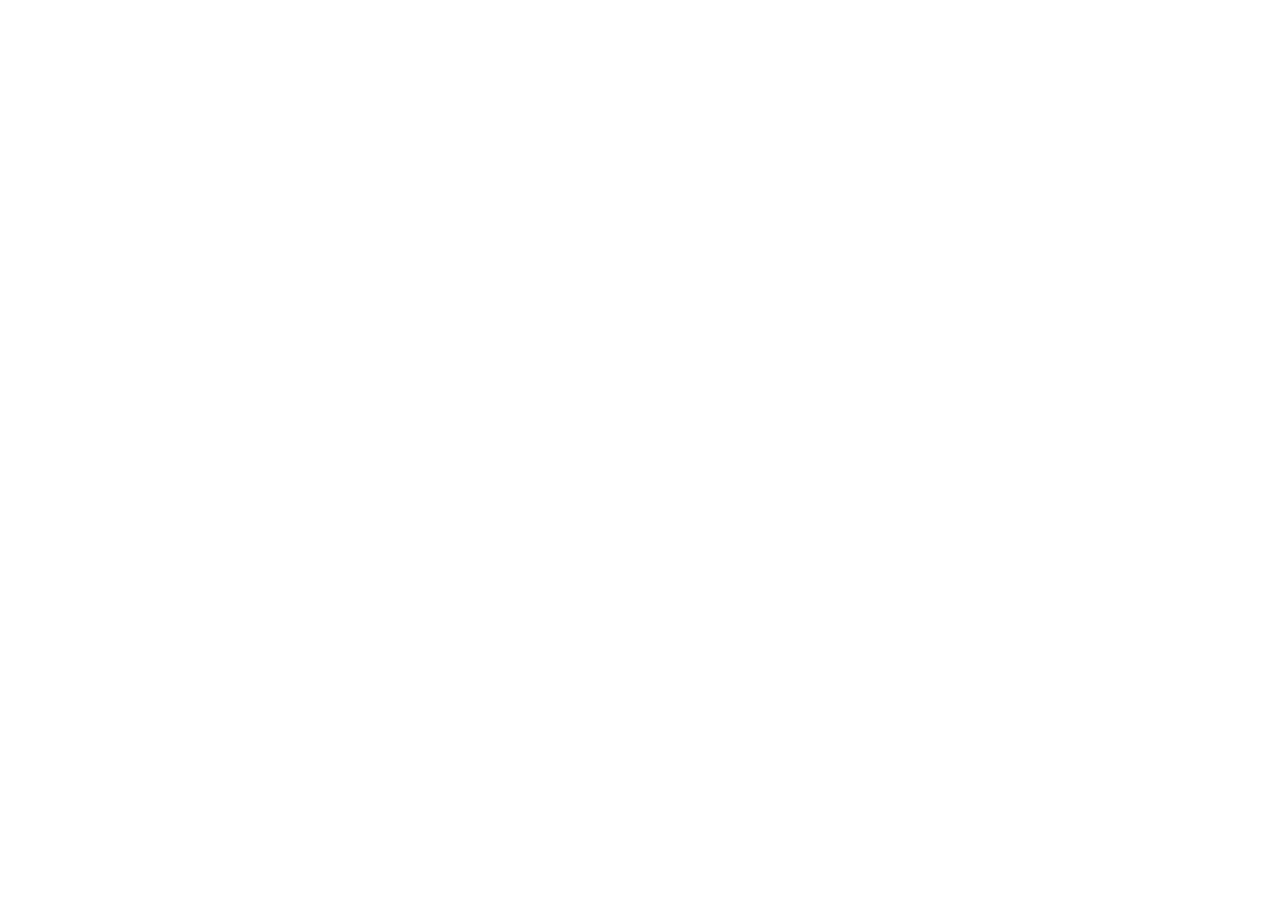
==== index.html @ dd2384f4 "Add files via upload" ====
<!doctype html>
<html class="dark" lang="en">
  <head>
    <meta charset="UTF-8" />
    <link rel="icon" type="image/png" href="/Pixel-Network/favicon.png" />
    <meta name="viewport" content="width=device-width, initial-scale=1.0" />
    <title>Pixel Network Status</title>
    <meta name="description" content="Community database tracking real-world 5G, VoLTE, and VoWiFi support across mobile carriers worldwide for Google Pixel devices." />
    <link href="https://fonts.googleapis.com/css2?family=Material+Symbols+Outlined:wght,FILL@100..700,0..1&display=swap" rel="stylesheet">
    <link href="https://fonts.googleapis.com/css2?family=Inter:wght@400;500;600;700;900&display=swap" rel="stylesheet">
    <script type="module" crossorigin src="/Pixel-Network/index-UcUhEW7D.js"></script>
    <link rel="stylesheet" crossorigin href="/Pixel-Network/index-DxALLYvG.css">
  </head>
  <body class="font-body-md text-body-md antialiased min-h-screen flex flex-col">
    <div id="root"></div>
  </body>
</html>
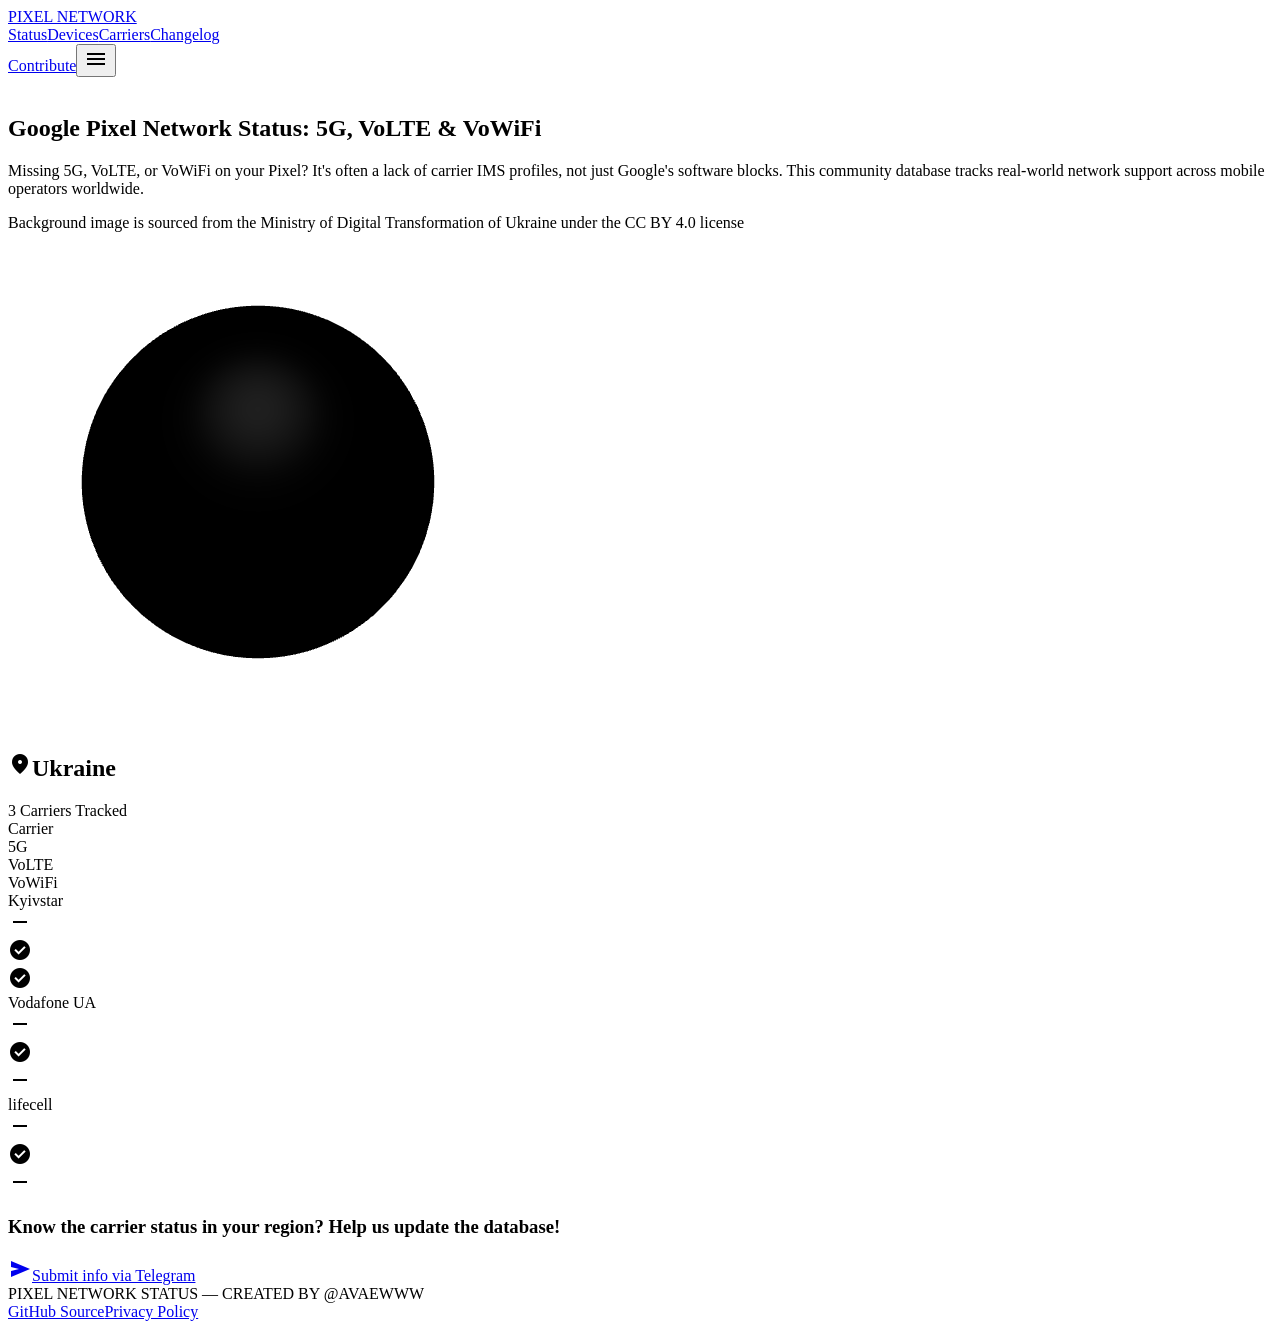
==== commit 352cbb30: "Add files via upload" ====
--- a/index.html
+++ b/index.html
@@ -2,14 +2,14 @@
 <html class="dark" lang="en">
   <head>
     <meta charset="UTF-8" />
-    <link rel="icon" type="image/png" href="/Pixel-Network/favicon.png" />
+    <link rel="icon" type="image/png" href="/favicon.png" />
     <meta name="viewport" content="width=device-width, initial-scale=1.0" />
     <title>Pixel Network Status</title>
     <meta name="description" content="Community database tracking real-world 5G, VoLTE, and VoWiFi support across mobile carriers worldwide for Google Pixel devices." />
     <link href="https://fonts.googleapis.com/css2?family=Material+Symbols+Outlined:wght,FILL@100..700,0..1&display=swap" rel="stylesheet">
     <link href="https://fonts.googleapis.com/css2?family=Inter:wght@400;500;600;700;900&display=swap" rel="stylesheet">
-    <script type="module" crossorigin src="/Pixel-Network/index-UcUhEW7D.js"></script>
-    <link rel="stylesheet" crossorigin href="/Pixel-Network/index-DxALLYvG.css">
+    <script type="module" crossorigin src="/index.js"></script>
+    <link rel="stylesheet" crossorigin href="/index.css">
   </head>
   <body class="font-body-md text-body-md antialiased min-h-screen flex flex-col">
     <div id="root"></div>
--- a/index.css
+++ b/index.css
@@ -0,0 +1,2 @@
+/*! tailwindcss v4.2.4 | MIT License | https://tailwindcss.com */
+@layer properties{@supports (((-webkit-hyphens:none)) and (not (margin-trim:inline))) or ((-moz-orient:inline) and (not (color:rgb(from red r g b)))){*,:before,:after,::backdrop{--tw-translate-x:0;--tw-translate-y:0;--tw-translate-z:0;--tw-rotate-x:initial;--tw-rotate-y:initial;--tw-rotate-z:initial;--tw-skew-x:initial;--tw-skew-y:initial;--tw-space-y-reverse:0;--tw-border-style:solid;--tw-gradient-position:initial;--tw-gradient-from:#0000;--tw-gradient-via:#0000;--tw-gradient-to:#0000;--tw-gradient-stops:initial;--tw-gradient-via-stops:initial;--tw-gradient-from-position:0%;--tw-gradient-via-position:50%;--tw-gradient-to-position:100%;--tw-leading:initial;--tw-font-weight:initial;--tw-tracking:initial;--tw-shadow:0 0 #0000;--tw-shadow-color:initial;--tw-shadow-alpha:100%;--tw-inset-shadow:0 0 #0000;--tw-inset-shadow-color:initial;--tw-inset-shadow-alpha:100%;--tw-ring-color:initial;--tw-ring-shadow:0 0 #0000;--tw-inset-ring-color:initial;--tw-inset-ring-shadow:0 0 #0000;--tw-ring-inset:initial;--tw-ring-offset-width:0px;--tw-ring-offset-color:#fff;--tw-ring-offset-shadow:0 0 #0000;--tw-outline-style:solid;--tw-blur:initial;--tw-brightness:initial;--tw-contrast:initial;--tw-grayscale:initial;--tw-hue-rotate:initial;--tw-invert:initial;--tw-opacity:initial;--tw-saturate:initial;--tw-sepia:initial;--tw-drop-shadow:initial;--tw-drop-shadow-color:initial;--tw-drop-shadow-alpha:100%;--tw-drop-shadow-size:initial;--tw-backdrop-blur:initial;--tw-backdrop-brightness:initial;--tw-backdrop-contrast:initial;--tw-backdrop-grayscale:initial;--tw-backdrop-hue-rotate:initial;--tw-backdrop-invert:initial;--tw-backdrop-opacity:initial;--tw-backdrop-saturate:initial;--tw-backdrop-sepia:initial;--tw-duration:initial;--tw-ease:initial}}}@layer theme{:root,:host{--font-sans:ui-sans-serif, system-ui, sans-serif, "Apple Color Emoji", "Segoe UI Emoji", "Segoe UI Symbol", "Noto Color Emoji";--font-mono:ui-monospace, SFMono-Regular, Menlo, Monaco, Consolas, "Liberation Mono", "Courier New", monospace;--color-emerald-400:oklch(76.5% .177 163.223);--color-emerald-500:oklch(69.6% .17 162.48);--color-purple-400:oklch(71.4% .203 305.504);--color-purple-500:oklch(62.7% .265 303.9);--color-zinc-200:oklch(92% .004 286.32);--color-zinc-300:oklch(87.1% .006 286.286);--color-zinc-400:oklch(70.5% .015 286.067);--color-zinc-500:oklch(55.2% .016 285.938);--color-zinc-600:oklch(44.2% .017 285.786);--color-zinc-700:oklch(37% .013 285.805);--color-zinc-800:oklch(27.4% .006 286.033);--color-zinc-900:oklch(21% .006 285.885);--color-zinc-950:oklch(14.1% .005 285.823);--color-black:#000;--color-white:#fff;--spacing:.25rem;--container-2xl:42rem;--container-3xl:48rem;--container-4xl:56rem;--text-xs:.75rem;--text-xs--line-height:calc(1 / .75);--text-sm:.875rem;--text-sm--line-height:calc(1.25 / .875);--text-base:1rem;--text-base--line-height:calc(1.5 / 1);--text-lg:1.125rem;--text-lg--line-height:calc(1.75 / 1.125);--text-xl:1.25rem;--text-xl--line-height:calc(1.75 / 1.25);--text-2xl:1.5rem;--text-2xl--line-height:calc(2 / 1.5);--text-3xl:1.875rem;--text-3xl--line-height:calc(2.25 / 1.875);--text-4xl:2.25rem;--text-4xl--line-height:calc(2.5 / 2.25);--text-5xl:3rem;--text-5xl--line-height:1;--font-weight-medium:500;--font-weight-semibold:600;--font-weight-black:900;--tracking-tighter:-.05em;--tracking-wider:.05em;--tracking-widest:.1em;--leading-tight:1.25;--leading-relaxed:1.625;--radius-lg:.5rem;--radius-xl:.75rem;--radius-2xl:1rem;--ease-in-out:cubic-bezier(.4, 0, .2, 1);--blur-xl:24px;--default-transition-duration:.15s;--default-transition-timing-function:cubic-bezier(.4, 0, .2, 1);--default-font-family:var(--font-sans);--default-mono-font-family:var(--font-mono);--color-primary:#fff;--color-on-primary:#2f3131;--spacing-md:24px;--spacing-xs:4px;--spacing-gutter:24px;--spacing-sm:12px;--spacing-lg:48px;--spacing-xl:80px;--font-label-md:"Inter", sans-serif;--font-label-sm:"Inter", sans-serif;--font-headline-sm:"Inter", sans-serif;--font-body-lg:"Inter", sans-serif;--font-body-md:"Inter", sans-serif;--font-headline-lg:"Inter", sans-serif;--font-headline-md:"Inter", sans-serif;--text-label-md:14px;--text-label-md--line-height:1;--text-label-md--letter-spacing:.02em;--text-label-md--font-weight:500;--text-label-sm:12px;--text-label-sm--line-height:1;--text-label-sm--letter-spacing:.05em;--text-label-sm--font-weight:600;--text-headline-sm:20px;--text-headline-sm--line-height:1.4;--text-headline-sm--letter-spacing:-.01em;--text-headline-sm--font-weight:500;--text-body-lg:18px;--text-body-lg--line-height:1.6;--text-body-lg--letter-spacing:0;--text-body-lg--font-weight:400;--text-body-md:16px;--text-body-md--line-height:1.6;--text-body-md--letter-spacing:0;--text-body-md--font-weight:400;--text-headline-lg:48px;--text-headline-lg--line-height:1.1;--text-headline-lg--letter-spacing:-.02em;--text-headline-lg--font-weight:600;--text-headline-md:30px;--text-headline-md--line-height:1.2;--text-headline-md--letter-spacing:-.01em;--text-headline-md--font-weight:500}}@layer base{*,:after,:before,::backdrop{box-sizing:border-box;border:0 solid;margin:0;padding:0}::file-selector-button{box-sizing:border-box;border:0 solid;margin:0;padding:0}html,:host{-webkit-text-size-adjust:100%;tab-size:4;line-height:1.5;font-family:var(--default-font-family,ui-sans-serif, system-ui, sans-serif, "Apple Color Emoji", "Segoe UI Emoji", "Segoe UI Symbol", "Noto Color Emoji");font-feature-settings:var(--default-font-feature-settings,normal);font-variation-settings:var(--default-font-variation-settings,normal);-webkit-tap-highlight-color:transparent}hr{height:0;color:inherit;border-top-width:1px}abbr:where([title]){-webkit-text-decoration:underline dotted;text-decoration:underline dotted}h1,h2,h3,h4,h5,h6{font-size:inherit;font-weight:inherit}a{color:inherit;-webkit-text-decoration:inherit;-webkit-text-decoration:inherit;-webkit-text-decoration:inherit;-webkit-text-decoration:inherit;text-decoration:inherit}b,strong{font-weight:bolder}code,kbd,samp,pre{font-family:var(--default-mono-font-family,ui-monospace, SFMono-Regular, Menlo, Monaco, Consolas, "Liberation Mono", "Courier New", monospace);font-feature-settings:var(--default-mono-font-feature-settings,normal);font-variation-settings:var(--default-mono-font-variation-settings,normal);font-size:1em}small{font-size:80%}sub,sup{vertical-align:baseline;font-size:75%;line-height:0;position:relative}sub{bottom:-.25em}sup{top:-.5em}table{text-indent:0;border-color:inherit;border-collapse:collapse}:-moz-focusring{outline:auto}progress{vertical-align:baseline}summary{display:list-item}ol,ul,menu{list-style:none}img,svg,video,canvas,audio,iframe,embed,object{vertical-align:middle;display:block}img,video{max-width:100%;height:auto}button,input,select,optgroup,textarea{font:inherit;font-feature-settings:inherit;font-variation-settings:inherit;letter-spacing:inherit;color:inherit;opacity:1;background-color:#0000;border-radius:0}::file-selector-button{font:inherit;font-feature-settings:inherit;font-variation-settings:inherit;letter-spacing:inherit;color:inherit;opacity:1;background-color:#0000;border-radius:0}:where(select:is([multiple],[size])) optgroup{font-weight:bolder}:where(select:is([multiple],[size])) optgroup option{padding-inline-start:20px}::file-selector-button{margin-inline-end:4px}::placeholder{opacity:1}@supports (not ((-webkit-appearance:-apple-pay-button))) or (contain-intrinsic-size:1px){::placeholder{color:currentColor}@supports (color:color-mix(in lab, red, red)){::placeholder{color:color-mix(in oklab, currentcolor 50%, transparent)}}}textarea{resize:vertical}::-webkit-search-decoration{-webkit-appearance:none}::-webkit-date-and-time-value{min-height:1lh;text-align:inherit}::-webkit-datetime-edit{display:inline-flex}::-webkit-datetime-edit-fields-wrapper{padding:0}::-webkit-datetime-edit{padding-block:0}::-webkit-datetime-edit-year-field{padding-block:0}::-webkit-datetime-edit-month-field{padding-block:0}::-webkit-datetime-edit-day-field{padding-block:0}::-webkit-datetime-edit-hour-field{padding-block:0}::-webkit-datetime-edit-minute-field{padding-block:0}::-webkit-datetime-edit-second-field{padding-block:0}::-webkit-datetime-edit-millisecond-field{padding-block:0}::-webkit-datetime-edit-meridiem-field{padding-block:0}::-webkit-calendar-picker-indicator{line-height:1}:-moz-ui-invalid{box-shadow:none}button,input:where([type=button],[type=reset],[type=submit]){appearance:button}::file-selector-button{appearance:button}::-webkit-inner-spin-button{height:auto}::-webkit-outer-spin-button{height:auto}[hidden]:where(:not([hidden=until-found])){display:none!important}}@layer components;@layer utilities{.absolute{position:absolute}.fixed{position:fixed}.relative{position:relative}.static{position:static}.inset-0{inset:calc(var(--spacing) * 0)}.end{inset-inline-end:var(--spacing)}.top-0{top:calc(var(--spacing) * 0)}.top-1\.5{top:calc(var(--spacing) * 1.5)}.top-1\/2{top:50%}.right-4{right:calc(var(--spacing) * 4)}.bottom-0{bottom:calc(var(--spacing) * 0)}.bottom-2{bottom:calc(var(--spacing) * 2)}.left-1\/2{left:50%}.left-3{left:calc(var(--spacing) * 3)}.left-4{left:calc(var(--spacing) * 4)}.left-\[11px\]{left:11px}.z-0{z-index:0}.z-10{z-index:10}.z-50{z-index:50}.col-span-1{grid-column:span 1/span 1}.container{width:100%}@media (width>=40rem){.container{max-width:40rem}}@media (width>=48rem){.container{max-width:48rem}}@media (width>=64rem){.container{max-width:64rem}}@media (width>=80rem){.container{max-width:80rem}}@media (width>=96rem){.container{max-width:96rem}}.mx-auto{margin-inline:auto}.mt-1{margin-top:calc(var(--spacing) * 1)}.mt-3{margin-top:calc(var(--spacing) * 3)}.mt-4{margin-top:calc(var(--spacing) * 4)}.mt-auto{margin-top:auto}.mt-lg{margin-top:var(--spacing-lg)}.mt-md{margin-top:var(--spacing-md)}.mt-sm{margin-top:var(--spacing-sm)}.mb-1{margin-bottom:calc(var(--spacing) * 1)}.mb-2{margin-bottom:calc(var(--spacing) * 2)}.mb-sm{margin-bottom:var(--spacing-sm)}.block{display:block}.flex{display:flex}.grid{display:grid}.hidden{display:none}.inline-flex{display:inline-flex}.h-14{height:calc(var(--spacing) * 14)}.h-16{height:calc(var(--spacing) * 16)}.h-\[10px\]{height:10px}.h-\[400px\]{height:400px}.h-full{height:100%}.min-h-\[60vh\]{min-height:60vh}.min-h-\[70vh\]{min-height:70vh}.min-h-\[200px\]{min-height:200px}.min-h-\[320px\]{min-height:320px}.min-h-\[500px\]{min-height:500px}.min-h-\[calc\(100vh-56px\)\]{min-height:calc(100vh - 56px)}.min-h-screen{min-height:100vh}.w-\[10px\]{width:10px}.w-\[400px\]{width:400px}.w-full{width:100%}.w-px{width:1px}.max-w-2xl{max-width:var(--container-2xl)}.max-w-3xl{max-width:var(--container-3xl)}.max-w-4xl{max-width:var(--container-4xl)}.max-w-\[1440px\]{max-width:1440px}.max-w-lg{max-width:var(--spacing-lg)}.flex-grow{flex-grow:1}.-translate-x-1\/2{--tw-translate-x:calc(calc(1 / 2 * 100%) * -1);translate:var(--tw-translate-x) var(--tw-translate-y)}.-translate-y-1\/2{--tw-translate-y:calc(calc(1 / 2 * 100%) * -1);translate:var(--tw-translate-x) var(--tw-translate-y)}.transform{transform:var(--tw-rotate-x,) var(--tw-rotate-y,) var(--tw-rotate-z,) var(--tw-skew-x,) var(--tw-skew-y,)}.cursor-pointer{cursor:pointer}.resize{resize:both}.grid-cols-1{grid-template-columns:repeat(1,minmax(0,1fr))}.grid-cols-4{grid-template-columns:repeat(4,minmax(0,1fr))}.grid-cols-\[1fr_1\.5fr_80px_80px_80px\]{grid-template-columns:1fr 1.5fr 80px 80px 80px}.flex-col{flex-direction:column}.flex-wrap{flex-wrap:wrap}.items-center{align-items:center}.items-start{align-items:flex-start}.justify-between{justify-content:space-between}.justify-center{justify-content:center}.justify-end{justify-content:flex-end}.gap-1{gap:calc(var(--spacing) * 1)}.gap-1\.5{gap:calc(var(--spacing) * 1.5)}.gap-2{gap:calc(var(--spacing) * 2)}.gap-3{gap:calc(var(--spacing) * 3)}.gap-4{gap:calc(var(--spacing) * 4)}.gap-6{gap:calc(var(--spacing) * 6)}.gap-gutter{gap:var(--spacing-gutter)}.gap-sm{gap:var(--spacing-sm)}:where(.space-y-2>:not(:last-child)){--tw-space-y-reverse:0;margin-block-start:calc(calc(var(--spacing) * 2) * var(--tw-space-y-reverse));margin-block-end:calc(calc(var(--spacing) * 2) * calc(1 - var(--tw-space-y-reverse)))}:where(.space-y-4>:not(:last-child)){--tw-space-y-reverse:0;margin-block-start:calc(calc(var(--spacing) * 4) * var(--tw-space-y-reverse));margin-block-end:calc(calc(var(--spacing) * 4) * calc(1 - var(--tw-space-y-reverse)))}:where(.space-y-5>:not(:last-child)){--tw-space-y-reverse:0;margin-block-start:calc(calc(var(--spacing) * 5) * var(--tw-space-y-reverse));margin-block-end:calc(calc(var(--spacing) * 5) * calc(1 - var(--tw-space-y-reverse)))}:where(.space-y-lg>:not(:last-child)){--tw-space-y-reverse:0;margin-block-start:calc(var(--spacing-lg) * var(--tw-space-y-reverse));margin-block-end:calc(var(--spacing-lg) * calc(1 - var(--tw-space-y-reverse)))}:where(.space-y-md>:not(:last-child)){--tw-space-y-reverse:0;margin-block-start:calc(var(--spacing-md) * var(--tw-space-y-reverse));margin-block-end:calc(var(--spacing-md) * calc(1 - var(--tw-space-y-reverse)))}:where(.space-y-sm>:not(:last-child)){--tw-space-y-reverse:0;margin-block-start:calc(var(--spacing-sm) * var(--tw-space-y-reverse));margin-block-end:calc(var(--spacing-sm) * calc(1 - var(--tw-space-y-reverse)))}.truncate{text-overflow:ellipsis;white-space:nowrap;overflow:hidden}.overflow-hidden{overflow:hidden}.rounded{border-radius:.25rem}.rounded-2xl{border-radius:var(--radius-2xl)}.rounded-full{border-radius:3.40282e38px}.rounded-xl{border-radius:var(--radius-xl)}.rounded-r-lg{border-top-right-radius:var(--radius-lg);border-bottom-right-radius:var(--radius-lg)}.border{border-style:var(--tw-border-style);border-width:1px}.border-2{border-style:var(--tw-border-style);border-width:2px}.border-t{border-top-style:var(--tw-border-style);border-top-width:1px}.border-b{border-bottom-style:var(--tw-border-style);border-bottom-width:1px}.border-l-2{border-left-style:var(--tw-border-style);border-left-width:2px}.border-emerald-500\/20{border-color:#00bb7f33}@supports (color:color-mix(in lab, red, red)){.border-emerald-500\/20{border-color:color-mix(in oklab, var(--color-emerald-500) 20%, transparent)}}.border-purple-500\/20{border-color:#ac4bff33}@supports (color:color-mix(in lab, red, red)){.border-purple-500\/20{border-color:color-mix(in oklab, var(--color-purple-500) 20%, transparent)}}.border-white{border-color:var(--color-white)}.border-white\/10{border-color:#ffffff1a}@supports (color:color-mix(in lab, red, red)){.border-white\/10{border-color:color-mix(in oklab, var(--color-white) 10%, transparent)}}.border-white\/20{border-color:#fff3}@supports (color:color-mix(in lab, red, red)){.border-white\/20{border-color:color-mix(in oklab, var(--color-white) 20%, transparent)}}.border-zinc-700\/30{border-color:#3f3f464d}@supports (color:color-mix(in lab, red, red)){.border-zinc-700\/30{border-color:color-mix(in oklab, var(--color-zinc-700) 30%, transparent)}}.border-zinc-800{border-color:var(--color-zinc-800)}.border-zinc-800\/50{border-color:#27272a80}@supports (color:color-mix(in lab, red, red)){.border-zinc-800\/50{border-color:color-mix(in oklab, var(--color-zinc-800) 50%, transparent)}}.border-zinc-950{border-color:var(--color-zinc-950)}.bg-black\/80{background-color:#000c}@supports (color:color-mix(in lab, red, red)){.bg-black\/80{background-color:color-mix(in oklab, var(--color-black) 80%, transparent)}}.bg-black\/98{background-color:#000000fa}@supports (color:color-mix(in lab, red, red)){.bg-black\/98{background-color:color-mix(in oklab, var(--color-black) 98%, transparent)}}.bg-emerald-500\/10{background-color:#00bb7f1a}@supports (color:color-mix(in lab, red, red)){.bg-emerald-500\/10{background-color:color-mix(in oklab, var(--color-emerald-500) 10%, transparent)}}.bg-primary{background-color:var(--color-primary)}.bg-purple-500\/10{background-color:#ac4bff1a}@supports (color:color-mix(in lab, red, red)){.bg-purple-500\/10{background-color:color-mix(in oklab, var(--color-purple-500) 10%, transparent)}}.bg-white{background-color:var(--color-white)}.bg-white\/10{background-color:#ffffff1a}@supports (color:color-mix(in lab, red, red)){.bg-white\/10{background-color:color-mix(in oklab, var(--color-white) 10%, transparent)}}.bg-zinc-700{background-color:var(--color-zinc-700)}.bg-zinc-800{background-color:var(--color-zinc-800)}.bg-zinc-800\/50{background-color:#27272a80}@supports (color:color-mix(in lab, red, red)){.bg-zinc-800\/50{background-color:color-mix(in oklab, var(--color-zinc-800) 50%, transparent)}}.bg-zinc-900{background-color:var(--color-zinc-900)}.bg-zinc-900\/30{background-color:#18181b4d}@supports (color:color-mix(in lab, red, red)){.bg-zinc-900\/30{background-color:color-mix(in oklab, var(--color-zinc-900) 30%, transparent)}}.bg-zinc-950{background-color:var(--color-zinc-950)}.bg-gradient-to-b{--tw-gradient-position:to bottom in oklab;background-image:linear-gradient(var(--tw-gradient-stops))}.bg-gradient-to-t{--tw-gradient-position:to top in oklab;background-image:linear-gradient(var(--tw-gradient-stops))}.from-black{--tw-gradient-from:var(--color-black);--tw-gradient-stops:var(--tw-gradient-via-stops,var(--tw-gradient-position), var(--tw-gradient-from) var(--tw-gradient-from-position), var(--tw-gradient-to) var(--tw-gradient-to-position))}.from-black\/40{--tw-gradient-from:#0006}@supports (color:color-mix(in lab, red, red)){.from-black\/40{--tw-gradient-from:color-mix(in oklab, var(--color-black) 40%, transparent)}}.from-black\/40{--tw-gradient-stops:var(--tw-gradient-via-stops,var(--tw-gradient-position), var(--tw-gradient-from) var(--tw-gradient-from-position), var(--tw-gradient-to) var(--tw-gradient-to-position))}.via-black\/70{--tw-gradient-via:#000000b3}@supports (color:color-mix(in lab, red, red)){.via-black\/70{--tw-gradient-via:color-mix(in oklab, var(--color-black) 70%, transparent)}}.via-black\/70{--tw-gradient-via-stops:var(--tw-gradient-position), var(--tw-gradient-from) var(--tw-gradient-from-position), var(--tw-gradient-via) var(--tw-gradient-via-position), var(--tw-gradient-to) var(--tw-gradient-to-position);--tw-gradient-stops:var(--tw-gradient-via-stops)}.via-transparent{--tw-gradient-via:transparent;--tw-gradient-via-stops:var(--tw-gradient-position), var(--tw-gradient-from) var(--tw-gradient-from-position), var(--tw-gradient-via) var(--tw-gradient-via-position), var(--tw-gradient-to) var(--tw-gradient-to-position);--tw-gradient-stops:var(--tw-gradient-via-stops)}.to-transparent{--tw-gradient-to:transparent;--tw-gradient-stops:var(--tw-gradient-via-stops,var(--tw-gradient-position), var(--tw-gradient-from) var(--tw-gradient-from-position), var(--tw-gradient-to) var(--tw-gradient-to-position))}.bg-cover{background-size:cover}.bg-top{background-position:top}.object-cover{object-fit:cover}.object-top{object-position:top}.p-1{padding:calc(var(--spacing) * 1)}.p-4{padding:calc(var(--spacing) * 4)}.p-5{padding:calc(var(--spacing) * 5)}.p-6{padding:calc(var(--spacing) * 6)}.p-md{padding:var(--spacing-md)}.px-1{padding-inline:calc(var(--spacing) * 1)}.px-2{padding-inline:calc(var(--spacing) * 2)}.px-2\.5{padding-inline:calc(var(--spacing) * 2.5)}.px-3{padding-inline:calc(var(--spacing) * 3)}.px-4{padding-inline:calc(var(--spacing) * 4)}.px-5{padding-inline:calc(var(--spacing) * 5)}.px-6{padding-inline:calc(var(--spacing) * 6)}.px-8{padding-inline:calc(var(--spacing) * 8)}.px-gutter{padding-inline:var(--spacing-gutter)}.px-lg{padding-inline:var(--spacing-lg)}.px-md{padding-inline:var(--spacing-md)}.px-xs{padding-inline:var(--spacing-xs)}.py-0\.5{padding-block:calc(var(--spacing) * .5)}.py-1{padding-block:calc(var(--spacing) * 1)}.py-1\.5{padding-block:calc(var(--spacing) * 1.5)}.py-2{padding-block:calc(var(--spacing) * 2)}.py-2\.5{padding-block:calc(var(--spacing) * 2.5)}.py-3{padding-block:calc(var(--spacing) * 3)}.py-4{padding-block:calc(var(--spacing) * 4)}.py-6{padding-block:calc(var(--spacing) * 6)}.py-12{padding-block:calc(var(--spacing) * 12)}.py-sm{padding-block:var(--spacing-sm)}.py-xl{padding-block:var(--spacing-xl)}.pt-2{padding-top:calc(var(--spacing) * 2)}.pt-6{padding-top:calc(var(--spacing) * 6)}.pt-14{padding-top:calc(var(--spacing) * 14)}.pt-16{padding-top:calc(var(--spacing) * 16)}.pt-xl{padding-top:var(--spacing-xl)}.pr-4{padding-right:calc(var(--spacing) * 4)}.pb-1{padding-bottom:calc(var(--spacing) * 1)}.pb-2{padding-bottom:calc(var(--spacing) * 2)}.pb-3{padding-bottom:calc(var(--spacing) * 3)}.pb-8{padding-bottom:calc(var(--spacing) * 8)}.pb-16{padding-bottom:calc(var(--spacing) * 16)}.pb-lg{padding-bottom:var(--spacing-lg)}.pb-sm{padding-bottom:var(--spacing-sm)}.pb-xl{padding-bottom:var(--spacing-xl)}.pb-xs{padding-bottom:var(--spacing-xs)}.pl-4{padding-left:calc(var(--spacing) * 4)}.pl-10{padding-left:calc(var(--spacing) * 10)}.text-center{text-align:center}.text-right{text-align:right}.font-\[\'Inter\'\]{font-family:Inter}.font-body-lg{font-family:var(--font-body-lg)}.font-body-md{font-family:var(--font-body-md)}.font-headline-lg{font-family:var(--font-headline-lg)}.font-headline-md{font-family:var(--font-headline-md)}.font-headline-sm{font-family:var(--font-headline-sm)}.font-label-md{font-family:var(--font-label-md)}.font-label-sm{font-family:var(--font-label-sm)}.text-body-lg{font-size:var(--text-body-lg);line-height:var(--tw-leading,var(--text-body-lg--line-height));letter-spacing:var(--tw-tracking,var(--text-body-lg--letter-spacing));font-weight:var(--tw-font-weight,var(--text-body-lg--font-weight))}.text-body-md{font-size:var(--text-body-md);line-height:var(--tw-leading,var(--text-body-md--line-height));letter-spacing:var(--tw-tracking,var(--text-body-md--letter-spacing));font-weight:var(--tw-font-weight,var(--text-body-md--font-weight))}.text-headline-lg{font-size:var(--text-headline-lg);line-height:var(--tw-leading,var(--text-headline-lg--line-height));letter-spacing:var(--tw-tracking,var(--text-headline-lg--letter-spacing));font-weight:var(--tw-font-weight,var(--text-headline-lg--font-weight))}.text-headline-md{font-size:var(--text-headline-md);line-height:var(--tw-leading,var(--text-headline-md--line-height));letter-spacing:var(--tw-tracking,var(--text-headline-md--letter-spacing));font-weight:var(--tw-font-weight,var(--text-headline-md--font-weight))}.text-headline-sm{font-size:var(--text-headline-sm);line-height:var(--tw-leading,var(--text-headline-sm--line-height));letter-spacing:var(--tw-tracking,var(--text-headline-sm--letter-spacing));font-weight:var(--tw-font-weight,var(--text-headline-sm--font-weight))}.text-label-md{font-size:var(--text-label-md);line-height:var(--tw-leading,var(--text-label-md--line-height));letter-spacing:var(--tw-tracking,var(--text-label-md--letter-spacing));font-weight:var(--tw-font-weight,var(--text-label-md--font-weight))}.text-label-sm{font-size:var(--text-label-sm);line-height:var(--tw-leading,var(--text-label-sm--line-height));letter-spacing:var(--tw-tracking,var(--text-label-sm--letter-spacing));font-weight:var(--tw-font-weight,var(--text-label-sm--font-weight))}.text-2xl{font-size:var(--text-2xl);line-height:var(--tw-leading,var(--text-2xl--line-height))}.text-3xl{font-size:var(--text-3xl);line-height:var(--tw-leading,var(--text-3xl--line-height))}.text-4xl{font-size:var(--text-4xl);line-height:var(--tw-leading,var(--text-4xl--line-height))}.text-base{font-size:var(--text-base);line-height:var(--tw-leading,var(--text-base--line-height))}.text-lg{font-size:var(--text-lg);line-height:var(--tw-leading,var(--text-lg--line-height))}.text-sm{font-size:var(--text-sm);line-height:var(--tw-leading,var(--text-sm--line-height))}.text-xl{font-size:var(--text-xl);line-height:var(--tw-leading,var(--text-xl--line-height))}.text-xs{font-size:var(--text-xs);line-height:var(--tw-leading,var(--text-xs--line-height))}.text-\[9px\]{font-size:9px}.text-\[10px\]{font-size:10px}.text-\[11px\]{font-size:11px}.text-\[14px\]{font-size:14px}.leading-relaxed{--tw-leading:var(--leading-relaxed);line-height:var(--leading-relaxed)}.leading-tight{--tw-leading:var(--leading-tight);line-height:var(--leading-tight)}.font-black{--tw-font-weight:var(--font-weight-black);font-weight:var(--font-weight-black)}.font-medium{--tw-font-weight:var(--font-weight-medium);font-weight:var(--font-weight-medium)}.font-semibold{--tw-font-weight:var(--font-weight-semibold);font-weight:var(--font-weight-semibold)}.tracking-tighter{--tw-tracking:var(--tracking-tighter);letter-spacing:var(--tracking-tighter)}.tracking-wider{--tw-tracking:var(--tracking-wider);letter-spacing:var(--tracking-wider)}.tracking-widest{--tw-tracking:var(--tracking-widest);letter-spacing:var(--tracking-widest)}.text-balance{text-wrap:balance}.text-black{color:var(--color-black)}.text-emerald-400{color:var(--color-emerald-400)}.text-on-primary{color:var(--color-on-primary)}.text-primary{color:var(--color-primary)}.text-purple-400{color:var(--color-purple-400)}.text-white{color:var(--color-white)}.text-zinc-300{color:var(--color-zinc-300)}.text-zinc-400{color:var(--color-zinc-400)}.text-zinc-500{color:var(--color-zinc-500)}.text-zinc-600{color:var(--color-zinc-600)}.text-zinc-700{color:var(--color-zinc-700)}.uppercase{text-transform:uppercase}.underline{text-decoration-line:underline}.decoration-white{-webkit-text-decoration-color:var(--color-white);-webkit-text-decoration-color:var(--color-white);-webkit-text-decoration-color:var(--color-white);text-decoration-color:var(--color-white)}.decoration-zinc-700{-webkit-text-decoration-color:var(--color-zinc-700);-webkit-text-decoration-color:var(--color-zinc-700);-webkit-text-decoration-color:var(--color-zinc-700);text-decoration-color:var(--color-zinc-700)}.decoration-2{text-decoration-thickness:2px}.underline-offset-4{text-underline-offset:4px}.underline-offset-\[6px\]{text-underline-offset:6px}.antialiased{-webkit-font-smoothing:antialiased;-moz-osx-font-smoothing:grayscale}.opacity-60{opacity:.6}.opacity-80{opacity:.8}.shadow-\[0_0_100px_rgba\(255\,255\,255\,0\.05\)\]{--tw-shadow:0 0 100px var(--tw-shadow-color,#ffffff0d);box-shadow:var(--tw-inset-shadow), var(--tw-inset-ring-shadow), var(--tw-ring-offset-shadow), var(--tw-ring-shadow), var(--tw-shadow)}.outline{outline-style:var(--tw-outline-style);outline-width:1px}.filter{filter:var(--tw-blur,) var(--tw-brightness,) var(--tw-contrast,) var(--tw-grayscale,) var(--tw-hue-rotate,) var(--tw-invert,) var(--tw-saturate,) var(--tw-sepia,) var(--tw-drop-shadow,)}.backdrop-blur-xl{--tw-backdrop-blur:blur(var(--blur-xl));-webkit-backdrop-filter:var(--tw-backdrop-blur,) var(--tw-backdrop-brightness,) var(--tw-backdrop-contrast,) var(--tw-backdrop-grayscale,) var(--tw-backdrop-hue-rotate,) var(--tw-backdrop-invert,) var(--tw-backdrop-opacity,) var(--tw-backdrop-saturate,) var(--tw-backdrop-sepia,);backdrop-filter:var(--tw-backdrop-blur,) var(--tw-backdrop-brightness,) var(--tw-backdrop-contrast,) var(--tw-backdrop-grayscale,) var(--tw-backdrop-hue-rotate,) var(--tw-backdrop-invert,) var(--tw-backdrop-opacity,) var(--tw-backdrop-saturate,) var(--tw-backdrop-sepia,)}.transition{transition-property:color,background-color,border-color,outline-color,text-decoration-color,fill,stroke,--tw-gradient-from,--tw-gradient-via,--tw-gradient-to,opacity,box-shadow,transform,translate,scale,rotate,filter,-webkit-backdrop-filter,backdrop-filter,display,content-visibility,overlay,pointer-events;transition-timing-function:var(--tw-ease,var(--default-transition-timing-function));transition-duration:var(--tw-duration,var(--default-transition-duration))}.transition-all{transition-property:all;transition-timing-function:var(--tw-ease,var(--default-transition-timing-function));transition-duration:var(--tw-duration,var(--default-transition-duration))}.transition-colors{transition-property:color,background-color,border-color,outline-color,text-decoration-color,fill,stroke,--tw-gradient-from,--tw-gradient-via,--tw-gradient-to;transition-timing-function:var(--tw-ease,var(--default-transition-timing-function));transition-duration:var(--tw-duration,var(--default-transition-duration))}.transition-opacity{transition-property:opacity;transition-timing-function:var(--tw-ease,var(--default-transition-timing-function));transition-duration:var(--tw-duration,var(--default-transition-duration))}.duration-300{--tw-duration:.3s;transition-duration:.3s}.ease-in-out{--tw-ease:var(--ease-in-out);transition-timing-function:var(--ease-in-out)}@media (hover:hover){.group-hover\:bg-white:is(:where(.group):hover *){background-color:var(--color-white)}.group-hover\:text-zinc-500:is(:where(.group):hover *){color:var(--color-zinc-500)}}.placeholder\:text-zinc-600::placeholder{color:var(--color-zinc-600)}@media (hover:hover){.hover\:border-white\/20:hover{border-color:#fff3}@supports (color:color-mix(in lab, red, red)){.hover\:border-white\/20:hover{border-color:color-mix(in oklab, var(--color-white) 20%, transparent)}}.hover\:bg-zinc-200:hover{background-color:var(--color-zinc-200)}.hover\:bg-zinc-800:hover{background-color:var(--color-zinc-800)}.hover\:bg-zinc-900\/50:hover{background-color:#18181b80}@supports (color:color-mix(in lab, red, red)){.hover\:bg-zinc-900\/50:hover{background-color:color-mix(in oklab, var(--color-zinc-900) 50%, transparent)}}.hover\:text-white:hover{color:var(--color-white)}.hover\:text-zinc-200:hover{color:var(--color-zinc-200)}.hover\:text-zinc-300:hover{color:var(--color-zinc-300)}.hover\:underline:hover{text-decoration-line:underline}.hover\:decoration-white:hover{-webkit-text-decoration-color:var(--color-white);-webkit-text-decoration-color:var(--color-white);-webkit-text-decoration-color:var(--color-white);text-decoration-color:var(--color-white)}.hover\:opacity-100:hover{opacity:1}}.focus\:border-white\/30:focus{border-color:#ffffff4d}@supports (color:color-mix(in lab, red, red)){.focus\:border-white\/30:focus{border-color:color-mix(in oklab, var(--color-white) 30%, transparent)}}.focus\:outline-none:focus{--tw-outline-style:none;outline-style:none}@media (width>=40rem){.sm\:inline-flex{display:inline-flex}.sm\:h-16{height:calc(var(--spacing) * 16)}.sm\:min-h-\[400px\]{min-height:400px}.sm\:grid-cols-2{grid-template-columns:repeat(2,minmax(0,1fr))}.sm\:grid-cols-\[1fr_1\.5fr_100px_100px_100px\]{grid-template-columns:1fr 1.5fr 100px 100px 100px}.sm\:flex-row{flex-direction:row}.sm\:items-center{align-items:center}.sm\:gap-3{gap:calc(var(--spacing) * 3)}.sm\:gap-4{gap:calc(var(--spacing) * 4)}.sm\:rounded-2xl{border-radius:var(--radius-2xl)}.sm\:p-5{padding:calc(var(--spacing) * 5)}.sm\:p-6{padding:calc(var(--spacing) * 6)}.sm\:px-4{padding-inline:calc(var(--spacing) * 4)}.sm\:px-6{padding-inline:calc(var(--spacing) * 6)}.sm\:px-8{padding-inline:calc(var(--spacing) * 8)}.sm\:py-3{padding-block:calc(var(--spacing) * 3)}.sm\:py-6{padding-block:calc(var(--spacing) * 6)}.sm\:py-sm{padding-block:var(--spacing-sm)}.sm\:pt-16{padding-top:calc(var(--spacing) * 16)}.sm\:pl-12{padding-left:calc(var(--spacing) * 12)}.sm\:text-left{text-align:left}.sm\:text-2xl{font-size:var(--text-2xl);line-height:var(--tw-leading,var(--text-2xl--line-height))}.sm\:text-base{font-size:var(--text-base);line-height:var(--tw-leading,var(--text-base--line-height))}.sm\:text-lg{font-size:var(--text-lg);line-height:var(--tw-leading,var(--text-lg--line-height))}.sm\:text-xs{font-size:var(--text-xs);line-height:var(--tw-leading,var(--text-xs--line-height))}.sm\:text-\[10px\]{font-size:10px}.sm\:text-\[11px\]{font-size:11px}}@media (width>=48rem){.md\:left-6{left:calc(var(--spacing) * 6)}.md\:left-\[19px\]{left:19px}.md\:mt-md{margin-top:var(--spacing-md)}.md\:flex{display:flex}.md\:hidden{display:none}.md\:min-h-\[80vh\]{min-height:80vh}.md\:flex-row{flex-direction:row}:where(.md\:space-y-md>:not(:last-child)){--tw-space-y-reverse:0;margin-block-start:calc(var(--spacing-md) * var(--tw-space-y-reverse));margin-block-end:calc(var(--spacing-md) * calc(1 - var(--tw-space-y-reverse)))}.md\:px-8{padding-inline:calc(var(--spacing) * 8)}.md\:px-gutter{padding-inline:var(--spacing-gutter)}.md\:px-lg{padding-inline:var(--spacing-lg)}.md\:px-md{padding-inline:var(--spacing-md)}.md\:py-16{padding-block:calc(var(--spacing) * 16)}.md\:py-sm{padding-block:var(--spacing-sm)}.md\:pt-xl{padding-top:var(--spacing-xl)}.md\:pb-10{padding-bottom:calc(var(--spacing) * 10)}.md\:pb-24{padding-bottom:calc(var(--spacing) * 24)}.md\:pb-lg{padding-bottom:var(--spacing-lg)}.md\:pb-xl{padding-bottom:var(--spacing-xl)}.md\:pl-16{padding-left:calc(var(--spacing) * 16)}.md\:text-3xl{font-size:var(--text-3xl);line-height:var(--tw-leading,var(--text-3xl--line-height))}.md\:text-5xl{font-size:var(--text-5xl);line-height:var(--tw-leading,var(--text-5xl--line-height))}.md\:text-lg{font-size:var(--text-lg);line-height:var(--tw-leading,var(--text-lg--line-height))}.md\:text-sm{font-size:var(--text-sm);line-height:var(--tw-leading,var(--text-sm--line-height))}.md\:text-xl{font-size:var(--text-xl);line-height:var(--tw-leading,var(--text-xl--line-height))}}@media (width>=64rem){.lg\:col-span-5{grid-column:span 5/span 5}.lg\:col-span-7{grid-column:span 7/span 7}.lg\:min-h-\[500px\]{min-height:500px}.lg\:grid-cols-3{grid-template-columns:repeat(3,minmax(0,1fr))}.lg\:grid-cols-12{grid-template-columns:repeat(12,minmax(0,1fr))}.lg\:gap-6{gap:calc(var(--spacing) * 6)}.lg\:gap-gutter{gap:var(--spacing-gutter)}}@media (width>=80rem){.xl\:grid-cols-4{grid-template-columns:repeat(4,minmax(0,1fr))}}}body{color:#fff;background-color:#000}.bg-hero-fade{background:linear-gradient(#0000 0%,#000c 60%,#000 100%)}.globe-placeholder{background:radial-gradient(circle,#1a1a1a 0%,#000 70%);border:1px solid #ffffff1a}.globe-container canvas{cursor:grab}.globe-container canvas:active{cursor:grabbing}@property --tw-translate-x{syntax:"*";inherits:false;initial-value:0}@property --tw-translate-y{syntax:"*";inherits:false;initial-value:0}@property --tw-translate-z{syntax:"*";inherits:false;initial-value:0}@property --tw-rotate-x{syntax:"*";inherits:false}@property --tw-rotate-y{syntax:"*";inherits:false}@property --tw-rotate-z{syntax:"*";inherits:false}@property --tw-skew-x{syntax:"*";inherits:false}@property --tw-skew-y{syntax:"*";inherits:false}@property --tw-space-y-reverse{syntax:"*";inherits:false;initial-value:0}@property --tw-border-style{syntax:"*";inherits:false;initial-value:solid}@property --tw-gradient-position{syntax:"*";inherits:false}@property --tw-gradient-from{syntax:"<color>";inherits:false;initial-value:#0000}@property --tw-gradient-via{syntax:"<color>";inherits:false;initial-value:#0000}@property --tw-gradient-to{syntax:"<color>";inherits:false;initial-value:#0000}@property --tw-gradient-stops{syntax:"*";inherits:false}@property --tw-gradient-via-stops{syntax:"*";inherits:false}@property --tw-gradient-from-position{syntax:"<length-percentage>";inherits:false;initial-value:0%}@property --tw-gradient-via-position{syntax:"<length-percentage>";inherits:false;initial-value:50%}@property --tw-gradient-to-position{syntax:"<length-percentage>";inherits:false;initial-value:100%}@property --tw-leading{syntax:"*";inherits:false}@property --tw-font-weight{syntax:"*";inherits:false}@property --tw-tracking{syntax:"*";inherits:false}@property --tw-shadow{syntax:"*";inherits:false;initial-value:0 0 #0000}@property --tw-shadow-color{syntax:"*";inherits:false}@property --tw-shadow-alpha{syntax:"<percentage>";inherits:false;initial-value:100%}@property --tw-inset-shadow{syntax:"*";inherits:false;initial-value:0 0 #0000}@property --tw-inset-shadow-color{syntax:"*";inherits:false}@property --tw-inset-shadow-alpha{syntax:"<percentage>";inherits:false;initial-value:100%}@property --tw-ring-color{syntax:"*";inherits:false}@property --tw-ring-shadow{syntax:"*";inherits:false;initial-value:0 0 #0000}@property --tw-inset-ring-color{syntax:"*";inherits:false}@property --tw-inset-ring-shadow{syntax:"*";inherits:false;initial-value:0 0 #0000}@property --tw-ring-inset{syntax:"*";inherits:false}@property --tw-ring-offset-width{syntax:"<length>";inherits:false;initial-value:0}@property --tw-ring-offset-color{syntax:"*";inherits:false;initial-value:#fff}@property --tw-ring-offset-shadow{syntax:"*";inherits:false;initial-value:0 0 #0000}@property --tw-outline-style{syntax:"*";inherits:false;initial-value:solid}@property --tw-blur{syntax:"*";inherits:false}@property --tw-brightness{syntax:"*";inherits:false}@property --tw-contrast{syntax:"*";inherits:false}@property --tw-grayscale{syntax:"*";inherits:false}@property --tw-hue-rotate{syntax:"*";inherits:false}@property --tw-invert{syntax:"*";inherits:false}@property --tw-opacity{syntax:"*";inherits:false}@property --tw-saturate{syntax:"*";inherits:false}@property --tw-sepia{syntax:"*";inherits:false}@property --tw-drop-shadow{syntax:"*";inherits:false}@property --tw-drop-shadow-color{syntax:"*";inherits:false}@property --tw-drop-shadow-alpha{syntax:"<percentage>";inherits:false;initial-value:100%}@property --tw-drop-shadow-size{syntax:"*";inherits:false}@property --tw-backdrop-blur{syntax:"*";inherits:false}@property --tw-backdrop-brightness{syntax:"*";inherits:false}@property --tw-backdrop-contrast{syntax:"*";inherits:false}@property --tw-backdrop-grayscale{syntax:"*";inherits:false}@property --tw-backdrop-hue-rotate{syntax:"*";inherits:false}@property --tw-backdrop-invert{syntax:"*";inherits:false}@property --tw-backdrop-opacity{syntax:"*";inherits:false}@property --tw-backdrop-saturate{syntax:"*";inherits:false}@property --tw-backdrop-sepia{syntax:"*";inherits:false}@property --tw-duration{syntax:"*";inherits:false}@property --tw-ease{syntax:"*";inherits:false}
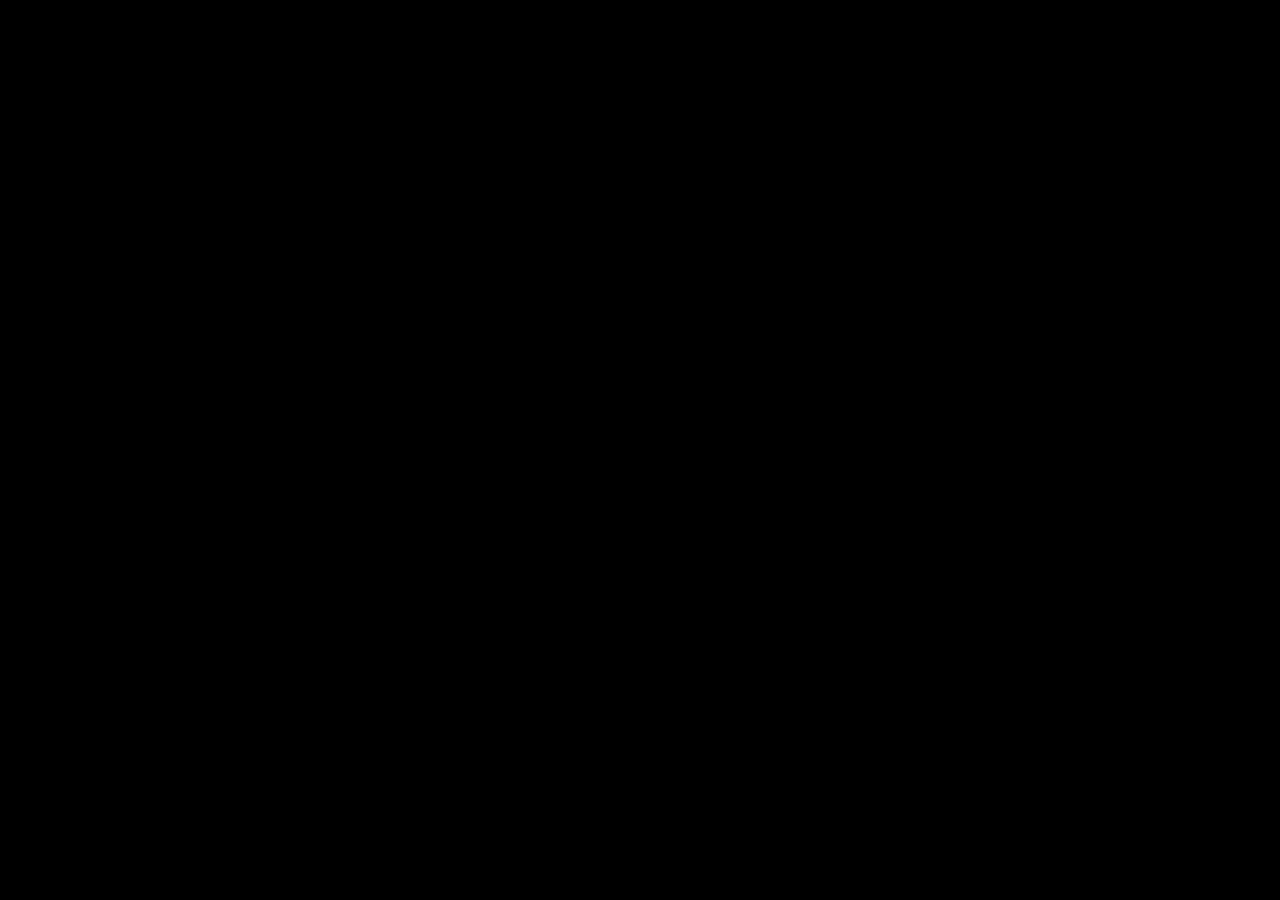
==== commit 34230761: "Add files via upload" ====
--- a/index.html
+++ b/index.html
@@ -8,8 +8,8 @@
     <meta name="description" content="Community database tracking real-world 5G, VoLTE, and VoWiFi support across mobile carriers worldwide for Google Pixel devices." />
     <link href="https://fonts.googleapis.com/css2?family=Material+Symbols+Outlined:wght,FILL@100..700,0..1&display=swap" rel="stylesheet">
     <link href="https://fonts.googleapis.com/css2?family=Inter:wght@400;500;600;700;900&display=swap" rel="stylesheet">
-    <script type="module" crossorigin src="/index.js"></script>
-    <link rel="stylesheet" crossorigin href="/index.css">
+    <script type="module" crossorigin src="/index-QadI5VkP.js"></script>
+    <link rel="stylesheet" crossorigin href="/index-Ck_NFaIU.css">
   </head>
   <body class="font-body-md text-body-md antialiased min-h-screen flex flex-col">
     <div id="root"></div>
--- a/index-Ck_NFaIU.css
+++ b/index-Ck_NFaIU.css
@@ -0,0 +1,2 @@
+/*! tailwindcss v4.2.4 | MIT License | https://tailwindcss.com */
+@layer properties{@supports (((-webkit-hyphens:none)) and (not (margin-trim:inline))) or ((-moz-orient:inline) and (not (color:rgb(from red r g b)))){*,:before,:after,::backdrop{--tw-translate-x:0;--tw-translate-y:0;--tw-translate-z:0;--tw-rotate-x:initial;--tw-rotate-y:initial;--tw-rotate-z:initial;--tw-skew-x:initial;--tw-skew-y:initial;--tw-space-y-reverse:0;--tw-border-style:solid;--tw-gradient-position:initial;--tw-gradient-from:#0000;--tw-gradient-via:#0000;--tw-gradient-to:#0000;--tw-gradient-stops:initial;--tw-gradient-via-stops:initial;--tw-gradient-from-position:0%;--tw-gradient-via-position:50%;--tw-gradient-to-position:100%;--tw-leading:initial;--tw-font-weight:initial;--tw-tracking:initial;--tw-shadow:0 0 #0000;--tw-shadow-color:initial;--tw-shadow-alpha:100%;--tw-inset-shadow:0 0 #0000;--tw-inset-shadow-color:initial;--tw-inset-shadow-alpha:100%;--tw-ring-color:initial;--tw-ring-shadow:0 0 #0000;--tw-inset-ring-color:initial;--tw-inset-ring-shadow:0 0 #0000;--tw-ring-inset:initial;--tw-ring-offset-width:0px;--tw-ring-offset-color:#fff;--tw-ring-offset-shadow:0 0 #0000;--tw-outline-style:solid;--tw-blur:initial;--tw-brightness:initial;--tw-contrast:initial;--tw-grayscale:initial;--tw-hue-rotate:initial;--tw-invert:initial;--tw-opacity:initial;--tw-saturate:initial;--tw-sepia:initial;--tw-drop-shadow:initial;--tw-drop-shadow-color:initial;--tw-drop-shadow-alpha:100%;--tw-drop-shadow-size:initial;--tw-backdrop-blur:initial;--tw-backdrop-brightness:initial;--tw-backdrop-contrast:initial;--tw-backdrop-grayscale:initial;--tw-backdrop-hue-rotate:initial;--tw-backdrop-invert:initial;--tw-backdrop-opacity:initial;--tw-backdrop-saturate:initial;--tw-backdrop-sepia:initial;--tw-duration:initial;--tw-ease:initial}}}@layer theme{:root,:host{--font-sans:ui-sans-serif, system-ui, sans-serif, "Apple Color Emoji", "Segoe UI Emoji", "Segoe UI Symbol", "Noto Color Emoji";--font-mono:ui-monospace, SFMono-Regular, Menlo, Monaco, Consolas, "Liberation Mono", "Courier New", monospace;--color-amber-400:oklch(82.8% .189 84.429);--color-emerald-400:oklch(76.5% .177 163.223);--color-emerald-500:oklch(69.6% .17 162.48);--color-purple-400:oklch(71.4% .203 305.504);--color-purple-500:oklch(62.7% .265 303.9);--color-zinc-200:oklch(92% .004 286.32);--color-zinc-300:oklch(87.1% .006 286.286);--color-zinc-400:oklch(70.5% .015 286.067);--color-zinc-500:oklch(55.2% .016 285.938);--color-zinc-600:oklch(44.2% .017 285.786);--color-zinc-700:oklch(37% .013 285.805);--color-zinc-800:oklch(27.4% .006 286.033);--color-zinc-900:oklch(21% .006 285.885);--color-zinc-950:oklch(14.1% .005 285.823);--color-black:#000;--color-white:#fff;--spacing:.25rem;--container-2xl:42rem;--container-3xl:48rem;--container-4xl:56rem;--text-xs:.75rem;--text-xs--line-height:calc(1 / .75);--text-sm:.875rem;--text-sm--line-height:calc(1.25 / .875);--text-base:1rem;--text-base--line-height:calc(1.5 / 1);--text-lg:1.125rem;--text-lg--line-height:calc(1.75 / 1.125);--text-xl:1.25rem;--text-xl--line-height:calc(1.75 / 1.25);--text-2xl:1.5rem;--text-2xl--line-height:calc(2 / 1.5);--text-3xl:1.875rem;--text-3xl--line-height:calc(2.25 / 1.875);--text-4xl:2.25rem;--text-4xl--line-height:calc(2.5 / 2.25);--text-5xl:3rem;--text-5xl--line-height:1;--font-weight-medium:500;--font-weight-semibold:600;--font-weight-black:900;--tracking-tighter:-.05em;--tracking-wider:.05em;--tracking-widest:.1em;--leading-tight:1.25;--leading-relaxed:1.625;--radius-lg:.5rem;--radius-xl:.75rem;--radius-2xl:1rem;--ease-in-out:cubic-bezier(.4, 0, .2, 1);--animate-spin:spin 1s linear infinite;--animate-pulse:pulse 2s cubic-bezier(.4, 0, .6, 1) infinite;--blur-xl:24px;--default-transition-duration:.15s;--default-transition-timing-function:cubic-bezier(.4, 0, .2, 1);--default-font-family:var(--font-sans);--default-mono-font-family:var(--font-mono);--color-primary:#fff;--color-on-primary:#2f3131;--color-error:#ffb4ab;--spacing-md:24px;--spacing-xs:4px;--spacing-gutter:24px;--spacing-sm:12px;--spacing-lg:48px;--spacing-xl:80px;--font-label-md:"Inter", sans-serif;--font-label-sm:"Inter", sans-serif;--font-headline-sm:"Inter", sans-serif;--font-body-lg:"Inter", sans-serif;--font-body-md:"Inter", sans-serif;--font-headline-lg:"Inter", sans-serif;--font-headline-md:"Inter", sans-serif;--text-label-md:14px;--text-label-md--line-height:1;--text-label-md--letter-spacing:.02em;--text-label-md--font-weight:500;--text-label-sm:12px;--text-label-sm--line-height:1;--text-label-sm--letter-spacing:.05em;--text-label-sm--font-weight:600;--text-headline-sm:20px;--text-headline-sm--line-height:1.4;--text-headline-sm--letter-spacing:-.01em;--text-headline-sm--font-weight:500;--text-body-lg:18px;--text-body-lg--line-height:1.6;--text-body-lg--letter-spacing:0;--text-body-lg--font-weight:400;--text-body-md:16px;--text-body-md--line-height:1.6;--text-body-md--letter-spacing:0;--text-body-md--font-weight:400;--text-headline-lg:48px;--text-headline-lg--line-height:1.1;--text-headline-lg--letter-spacing:-.02em;--text-headline-lg--font-weight:600;--text-headline-md:30px;--text-headline-md--line-height:1.2;--text-headline-md--letter-spacing:-.01em;--text-headline-md--font-weight:500}}@layer base{*,:after,:before,::backdrop{box-sizing:border-box;border:0 solid;margin:0;padding:0}::file-selector-button{box-sizing:border-box;border:0 solid;margin:0;padding:0}html,:host{-webkit-text-size-adjust:100%;tab-size:4;line-height:1.5;font-family:var(--default-font-family,ui-sans-serif, system-ui, sans-serif, "Apple Color Emoji", "Segoe UI Emoji", "Segoe UI Symbol", "Noto Color Emoji");font-feature-settings:var(--default-font-feature-settings,normal);font-variation-settings:var(--default-font-variation-settings,normal);-webkit-tap-highlight-color:transparent}hr{height:0;color:inherit;border-top-width:1px}abbr:where([title]){-webkit-text-decoration:underline dotted;text-decoration:underline dotted}h1,h2,h3,h4,h5,h6{font-size:inherit;font-weight:inherit}a{color:inherit;-webkit-text-decoration:inherit;-webkit-text-decoration:inherit;-webkit-text-decoration:inherit;-webkit-text-decoration:inherit;text-decoration:inherit}b,strong{font-weight:bolder}code,kbd,samp,pre{font-family:var(--default-mono-font-family,ui-monospace, SFMono-Regular, Menlo, Monaco, Consolas, "Liberation Mono", "Courier New", monospace);font-feature-settings:var(--default-mono-font-feature-settings,normal);font-variation-settings:var(--default-mono-font-variation-settings,normal);font-size:1em}small{font-size:80%}sub,sup{vertical-align:baseline;font-size:75%;line-height:0;position:relative}sub{bottom:-.25em}sup{top:-.5em}table{text-indent:0;border-color:inherit;border-collapse:collapse}:-moz-focusring{outline:auto}progress{vertical-align:baseline}summary{display:list-item}ol,ul,menu{list-style:none}img,svg,video,canvas,audio,iframe,embed,object{vertical-align:middle;display:block}img,video{max-width:100%;height:auto}button,input,select,optgroup,textarea{font:inherit;font-feature-settings:inherit;font-variation-settings:inherit;letter-spacing:inherit;color:inherit;opacity:1;background-color:#0000;border-radius:0}::file-selector-button{font:inherit;font-feature-settings:inherit;font-variation-settings:inherit;letter-spacing:inherit;color:inherit;opacity:1;background-color:#0000;border-radius:0}:where(select:is([multiple],[size])) optgroup{font-weight:bolder}:where(select:is([multiple],[size])) optgroup option{padding-inline-start:20px}::file-selector-button{margin-inline-end:4px}::placeholder{opacity:1}@supports (not ((-webkit-appearance:-apple-pay-button))) or (contain-intrinsic-size:1px){::placeholder{color:currentColor}@supports (color:color-mix(in lab, red, red)){::placeholder{color:color-mix(in oklab, currentcolor 50%, transparent)}}}textarea{resize:vertical}::-webkit-search-decoration{-webkit-appearance:none}::-webkit-date-and-time-value{min-height:1lh;text-align:inherit}::-webkit-datetime-edit{display:inline-flex}::-webkit-datetime-edit-fields-wrapper{padding:0}::-webkit-datetime-edit{padding-block:0}::-webkit-datetime-edit-year-field{padding-block:0}::-webkit-datetime-edit-month-field{padding-block:0}::-webkit-datetime-edit-day-field{padding-block:0}::-webkit-datetime-edit-hour-field{padding-block:0}::-webkit-datetime-edit-minute-field{padding-block:0}::-webkit-datetime-edit-second-field{padding-block:0}::-webkit-datetime-edit-millisecond-field{padding-block:0}::-webkit-datetime-edit-meridiem-field{padding-block:0}::-webkit-calendar-picker-indicator{line-height:1}:-moz-ui-invalid{box-shadow:none}button,input:where([type=button],[type=reset],[type=submit]){appearance:button}::file-selector-button{appearance:button}::-webkit-inner-spin-button{height:auto}::-webkit-outer-spin-button{height:auto}[hidden]:where(:not([hidden=until-found])){display:none!important}}@layer components;@layer utilities{.pointer-events-none{pointer-events:none}.absolute{position:absolute}.fixed{position:fixed}.relative{position:relative}.static{position:static}.inset-0{inset:calc(var(--spacing) * 0)}.end{inset-inline-end:var(--spacing)}.top-0{top:calc(var(--spacing) * 0)}.top-1\.5{top:calc(var(--spacing) * 1.5)}.top-1\/2{top:50%}.right-4{right:calc(var(--spacing) * 4)}.bottom-0{bottom:calc(var(--spacing) * 0)}.bottom-2{bottom:calc(var(--spacing) * 2)}.bottom-full{bottom:100%}.left-1\/2{left:50%}.left-3{left:calc(var(--spacing) * 3)}.left-4{left:calc(var(--spacing) * 4)}.left-\[11px\]{left:11px}.z-0{z-index:0}.z-10{z-index:10}.z-50{z-index:50}.col-span-1{grid-column:span 1/span 1}.container{width:100%}@media (width>=40rem){.container{max-width:40rem}}@media (width>=48rem){.container{max-width:48rem}}@media (width>=64rem){.container{max-width:64rem}}@media (width>=80rem){.container{max-width:80rem}}@media (width>=96rem){.container{max-width:96rem}}.mx-auto{margin-inline:auto}.mt-1{margin-top:calc(var(--spacing) * 1)}.mt-3{margin-top:calc(var(--spacing) * 3)}.mt-4{margin-top:calc(var(--spacing) * 4)}.mt-auto{margin-top:auto}.mt-lg{margin-top:var(--spacing-lg)}.mt-md{margin-top:var(--spacing-md)}.mt-sm{margin-top:var(--spacing-sm)}.mb-1{margin-bottom:calc(var(--spacing) * 1)}.mb-2{margin-bottom:calc(var(--spacing) * 2)}.mb-4{margin-bottom:calc(var(--spacing) * 4)}.mb-6{margin-bottom:calc(var(--spacing) * 6)}.mb-sm{margin-bottom:var(--spacing-sm)}.block{display:block}.flex{display:flex}.grid{display:grid}.hidden{display:none}.inline-flex{display:inline-flex}.h-12{height:calc(var(--spacing) * 12)}.h-14{height:calc(var(--spacing) * 14)}.h-16{height:calc(var(--spacing) * 16)}.h-\[10px\]{height:10px}.h-\[400px\]{height:400px}.h-full{height:100%}.h-screen{height:100vh}.min-h-\[60vh\]{min-height:60vh}.min-h-\[70vh\]{min-height:70vh}.min-h-\[200px\]{min-height:200px}.min-h-\[320px\]{min-height:320px}.min-h-\[500px\]{min-height:500px}.min-h-\[calc\(100vh-56px\)\]{min-height:calc(100vh - 56px)}.min-h-screen{min-height:100vh}.w-12{width:calc(var(--spacing) * 12)}.w-\[10px\]{width:10px}.w-\[400px\]{width:400px}.w-full{width:100%}.w-px{width:1px}.max-w-2xl{max-width:var(--container-2xl)}.max-w-3xl{max-width:var(--container-3xl)}.max-w-4xl{max-width:var(--container-4xl)}.max-w-\[1440px\]{max-width:1440px}.max-w-lg{max-width:var(--spacing-lg)}.max-w-md{max-width:var(--spacing-md)}.min-w-\[600px\]{min-width:600px}.flex-grow{flex-grow:1}.-translate-x-1\/2{--tw-translate-x:calc(calc(1 / 2 * 100%) * -1);translate:var(--tw-translate-x) var(--tw-translate-y)}.-translate-y-1\/2{--tw-translate-y:calc(calc(1 / 2 * 100%) * -1);translate:var(--tw-translate-x) var(--tw-translate-y)}.transform{transform:var(--tw-rotate-x,) var(--tw-rotate-y,) var(--tw-rotate-z,) var(--tw-skew-x,) var(--tw-skew-y,)}.animate-pulse{animation:var(--animate-pulse)}.animate-spin{animation:var(--animate-spin)}.cursor-pointer{cursor:pointer}.resize{resize:both}.grid-cols-1{grid-template-columns:repeat(1,minmax(0,1fr))}.grid-cols-4{grid-template-columns:repeat(4,minmax(0,1fr))}.grid-cols-\[1fr_1\.5fr_80px_80px_80px\]{grid-template-columns:1fr 1.5fr 80px 80px 80px}.flex-col{flex-direction:column}.flex-wrap{flex-wrap:wrap}.items-center{align-items:center}.items-start{align-items:flex-start}.justify-between{justify-content:space-between}.justify-center{justify-content:center}.justify-end{justify-content:flex-end}.gap-1{gap:calc(var(--spacing) * 1)}.gap-1\.5{gap:calc(var(--spacing) * 1.5)}.gap-2{gap:calc(var(--spacing) * 2)}.gap-3{gap:calc(var(--spacing) * 3)}.gap-4{gap:calc(var(--spacing) * 4)}.gap-6{gap:calc(var(--spacing) * 6)}.gap-gutter{gap:var(--spacing-gutter)}.gap-sm{gap:var(--spacing-sm)}:where(.space-y-2>:not(:last-child)){--tw-space-y-reverse:0;margin-block-start:calc(calc(var(--spacing) * 2) * var(--tw-space-y-reverse));margin-block-end:calc(calc(var(--spacing) * 2) * calc(1 - var(--tw-space-y-reverse)))}:where(.space-y-4>:not(:last-child)){--tw-space-y-reverse:0;margin-block-start:calc(calc(var(--spacing) * 4) * var(--tw-space-y-reverse));margin-block-end:calc(calc(var(--spacing) * 4) * calc(1 - var(--tw-space-y-reverse)))}:where(.space-y-5>:not(:last-child)){--tw-space-y-reverse:0;margin-block-start:calc(calc(var(--spacing) * 5) * var(--tw-space-y-reverse));margin-block-end:calc(calc(var(--spacing) * 5) * calc(1 - var(--tw-space-y-reverse)))}:where(.space-y-lg>:not(:last-child)){--tw-space-y-reverse:0;margin-block-start:calc(var(--spacing-lg) * var(--tw-space-y-reverse));margin-block-end:calc(var(--spacing-lg) * calc(1 - var(--tw-space-y-reverse)))}:where(.space-y-md>:not(:last-child)){--tw-space-y-reverse:0;margin-block-start:calc(var(--spacing-md) * var(--tw-space-y-reverse));margin-block-end:calc(var(--spacing-md) * calc(1 - var(--tw-space-y-reverse)))}:where(.space-y-sm>:not(:last-child)){--tw-space-y-reverse:0;margin-block-start:calc(var(--spacing-sm) * var(--tw-space-y-reverse));margin-block-end:calc(var(--spacing-sm) * calc(1 - var(--tw-space-y-reverse)))}.truncate{text-overflow:ellipsis;white-space:nowrap;overflow:hidden}.overflow-hidden{overflow:hidden}.overflow-x-auto{overflow-x:auto}.rounded{border-radius:.25rem}.rounded-2xl{border-radius:var(--radius-2xl)}.rounded-full{border-radius:3.40282e38px}.rounded-xl{border-radius:var(--radius-xl)}.rounded-r-lg{border-top-right-radius:var(--radius-lg);border-bottom-right-radius:var(--radius-lg)}.border{border-style:var(--tw-border-style);border-width:1px}.border-2{border-style:var(--tw-border-style);border-width:2px}.border-4{border-style:var(--tw-border-style);border-width:4px}.border-t{border-top-style:var(--tw-border-style);border-top-width:1px}.border-b{border-bottom-style:var(--tw-border-style);border-bottom-width:1px}.border-l-2{border-left-style:var(--tw-border-style);border-left-width:2px}.border-emerald-500\/20{border-color:#00bb7f33}@supports (color:color-mix(in lab, red, red)){.border-emerald-500\/20{border-color:color-mix(in oklab, var(--color-emerald-500) 20%, transparent)}}.border-purple-500\/20{border-color:#ac4bff33}@supports (color:color-mix(in lab, red, red)){.border-purple-500\/20{border-color:color-mix(in oklab, var(--color-purple-500) 20%, transparent)}}.border-white{border-color:var(--color-white)}.border-white\/10{border-color:#ffffff1a}@supports (color:color-mix(in lab, red, red)){.border-white\/10{border-color:color-mix(in oklab, var(--color-white) 10%, transparent)}}.border-white\/20{border-color:#fff3}@supports (color:color-mix(in lab, red, red)){.border-white\/20{border-color:color-mix(in oklab, var(--color-white) 20%, transparent)}}.border-zinc-700\/30{border-color:#3f3f464d}@supports (color:color-mix(in lab, red, red)){.border-zinc-700\/30{border-color:color-mix(in oklab, var(--color-zinc-700) 30%, transparent)}}.border-zinc-800{border-color:var(--color-zinc-800)}.border-zinc-800\/50{border-color:#27272a80}@supports (color:color-mix(in lab, red, red)){.border-zinc-800\/50{border-color:color-mix(in oklab, var(--color-zinc-800) 50%, transparent)}}.border-zinc-950{border-color:var(--color-zinc-950)}.border-t-white{border-top-color:var(--color-white)}.bg-black{background-color:var(--color-black)}.bg-black\/80{background-color:#000c}@supports (color:color-mix(in lab, red, red)){.bg-black\/80{background-color:color-mix(in oklab, var(--color-black) 80%, transparent)}}.bg-black\/98{background-color:#000000fa}@supports (color:color-mix(in lab, red, red)){.bg-black\/98{background-color:color-mix(in oklab, var(--color-black) 98%, transparent)}}.bg-emerald-500\/10{background-color:#00bb7f1a}@supports (color:color-mix(in lab, red, red)){.bg-emerald-500\/10{background-color:color-mix(in oklab, var(--color-emerald-500) 10%, transparent)}}.bg-primary{background-color:var(--color-primary)}.bg-purple-500\/10{background-color:#ac4bff1a}@supports (color:color-mix(in lab, red, red)){.bg-purple-500\/10{background-color:color-mix(in oklab, var(--color-purple-500) 10%, transparent)}}.bg-white{background-color:var(--color-white)}.bg-white\/10{background-color:#ffffff1a}@supports (color:color-mix(in lab, red, red)){.bg-white\/10{background-color:color-mix(in oklab, var(--color-white) 10%, transparent)}}.bg-zinc-700{background-color:var(--color-zinc-700)}.bg-zinc-800{background-color:var(--color-zinc-800)}.bg-zinc-800\/50{background-color:#27272a80}@supports (color:color-mix(in lab, red, red)){.bg-zinc-800\/50{background-color:color-mix(in oklab, var(--color-zinc-800) 50%, transparent)}}.bg-zinc-900{background-color:var(--color-zinc-900)}.bg-zinc-900\/30{background-color:#18181b4d}@supports (color:color-mix(in lab, red, red)){.bg-zinc-900\/30{background-color:color-mix(in oklab, var(--color-zinc-900) 30%, transparent)}}.bg-zinc-950{background-color:var(--color-zinc-950)}.bg-gradient-to-b{--tw-gradient-position:to bottom in oklab;background-image:linear-gradient(var(--tw-gradient-stops))}.bg-gradient-to-t{--tw-gradient-position:to top in oklab;background-image:linear-gradient(var(--tw-gradient-stops))}.from-black{--tw-gradient-from:var(--color-black);--tw-gradient-stops:var(--tw-gradient-via-stops,var(--tw-gradient-position), var(--tw-gradient-from) var(--tw-gradient-from-position), var(--tw-gradient-to) var(--tw-gradient-to-position))}.from-black\/40{--tw-gradient-from:#0006}@supports (color:color-mix(in lab, red, red)){.from-black\/40{--tw-gradient-from:color-mix(in oklab, var(--color-black) 40%, transparent)}}.from-black\/40{--tw-gradient-stops:var(--tw-gradient-via-stops,var(--tw-gradient-position), var(--tw-gradient-from) var(--tw-gradient-from-position), var(--tw-gradient-to) var(--tw-gradient-to-position))}.via-black\/70{--tw-gradient-via:#000000b3}@supports (color:color-mix(in lab, red, red)){.via-black\/70{--tw-gradient-via:color-mix(in oklab, var(--color-black) 70%, transparent)}}.via-black\/70{--tw-gradient-via-stops:var(--tw-gradient-position), var(--tw-gradient-from) var(--tw-gradient-from-position), var(--tw-gradient-via) var(--tw-gradient-via-position), var(--tw-gradient-to) var(--tw-gradient-to-position);--tw-gradient-stops:var(--tw-gradient-via-stops)}.via-transparent{--tw-gradient-via:transparent;--tw-gradient-via-stops:var(--tw-gradient-position), var(--tw-gradient-from) var(--tw-gradient-from-position), var(--tw-gradient-via) var(--tw-gradient-via-position), var(--tw-gradient-to) var(--tw-gradient-to-position);--tw-gradient-stops:var(--tw-gradient-via-stops)}.to-transparent{--tw-gradient-to:transparent;--tw-gradient-stops:var(--tw-gradient-via-stops,var(--tw-gradient-position), var(--tw-gradient-from) var(--tw-gradient-from-position), var(--tw-gradient-to) var(--tw-gradient-to-position))}.bg-cover{background-size:cover}.bg-top{background-position:top}.object-cover{object-fit:cover}.object-top{object-position:top}.p-1{padding:calc(var(--spacing) * 1)}.p-4{padding:calc(var(--spacing) * 4)}.p-5{padding:calc(var(--spacing) * 5)}.p-6{padding:calc(var(--spacing) * 6)}.p-md{padding:var(--spacing-md)}.px-1{padding-inline:calc(var(--spacing) * 1)}.px-2{padding-inline:calc(var(--spacing) * 2)}.px-2\.5{padding-inline:calc(var(--spacing) * 2.5)}.px-3{padding-inline:calc(var(--spacing) * 3)}.px-4{padding-inline:calc(var(--spacing) * 4)}.px-5{padding-inline:calc(var(--spacing) * 5)}.px-6{padding-inline:calc(var(--spacing) * 6)}.px-8{padding-inline:calc(var(--spacing) * 8)}.px-gutter{padding-inline:var(--spacing-gutter)}.px-lg{padding-inline:var(--spacing-lg)}.px-md{padding-inline:var(--spacing-md)}.px-xs{padding-inline:var(--spacing-xs)}.py-0\.5{padding-block:calc(var(--spacing) * .5)}.py-1{padding-block:calc(var(--spacing) * 1)}.py-1\.5{padding-block:calc(var(--spacing) * 1.5)}.py-2{padding-block:calc(var(--spacing) * 2)}.py-2\.5{padding-block:calc(var(--spacing) * 2.5)}.py-3{padding-block:calc(var(--spacing) * 3)}.py-4{padding-block:calc(var(--spacing) * 4)}.py-6{padding-block:calc(var(--spacing) * 6)}.py-12{padding-block:calc(var(--spacing) * 12)}.py-sm{padding-block:var(--spacing-sm)}.py-xl{padding-block:var(--spacing-xl)}.pt-2{padding-top:calc(var(--spacing) * 2)}.pt-6{padding-top:calc(var(--spacing) * 6)}.pt-14{padding-top:calc(var(--spacing) * 14)}.pt-16{padding-top:calc(var(--spacing) * 16)}.pt-xl{padding-top:var(--spacing-xl)}.pr-4{padding-right:calc(var(--spacing) * 4)}.pb-1{padding-bottom:calc(var(--spacing) * 1)}.pb-2{padding-bottom:calc(var(--spacing) * 2)}.pb-3{padding-bottom:calc(var(--spacing) * 3)}.pb-8{padding-bottom:calc(var(--spacing) * 8)}.pb-16{padding-bottom:calc(var(--spacing) * 16)}.pb-lg{padding-bottom:var(--spacing-lg)}.pb-sm{padding-bottom:var(--spacing-sm)}.pb-xl{padding-bottom:var(--spacing-xl)}.pb-xs{padding-bottom:var(--spacing-xs)}.pl-4{padding-left:calc(var(--spacing) * 4)}.pl-10{padding-left:calc(var(--spacing) * 10)}.text-center{text-align:center}.text-right{text-align:right}.font-\[\'Inter\'\]{font-family:Inter}.font-body-lg{font-family:var(--font-body-lg)}.font-body-md{font-family:var(--font-body-md)}.font-headline-lg{font-family:var(--font-headline-lg)}.font-headline-md{font-family:var(--font-headline-md)}.font-headline-sm{font-family:var(--font-headline-sm)}.font-label-md{font-family:var(--font-label-md)}.font-label-sm{font-family:var(--font-label-sm)}.text-body-lg{font-size:var(--text-body-lg);line-height:var(--tw-leading,var(--text-body-lg--line-height));letter-spacing:var(--tw-tracking,var(--text-body-lg--letter-spacing));font-weight:var(--tw-font-weight,var(--text-body-lg--font-weight))}.text-body-md{font-size:var(--text-body-md);line-height:var(--tw-leading,var(--text-body-md--line-height));letter-spacing:var(--tw-tracking,var(--text-body-md--letter-spacing));font-weight:var(--tw-font-weight,var(--text-body-md--font-weight))}.text-headline-lg{font-size:var(--text-headline-lg);line-height:var(--tw-leading,var(--text-headline-lg--line-height));letter-spacing:var(--tw-tracking,var(--text-headline-lg--letter-spacing));font-weight:var(--tw-font-weight,var(--text-headline-lg--font-weight))}.text-headline-md{font-size:var(--text-headline-md);line-height:var(--tw-leading,var(--text-headline-md--line-height));letter-spacing:var(--tw-tracking,var(--text-headline-md--letter-spacing));font-weight:var(--tw-font-weight,var(--text-headline-md--font-weight))}.text-headline-sm{font-size:var(--text-headline-sm);line-height:var(--tw-leading,var(--text-headline-sm--line-height));letter-spacing:var(--tw-tracking,var(--text-headline-sm--letter-spacing));font-weight:var(--tw-font-weight,var(--text-headline-sm--font-weight))}.text-label-md{font-size:var(--text-label-md);line-height:var(--tw-leading,var(--text-label-md--line-height));letter-spacing:var(--tw-tracking,var(--text-label-md--letter-spacing));font-weight:var(--tw-font-weight,var(--text-label-md--font-weight))}.text-label-sm{font-size:var(--text-label-sm);line-height:var(--tw-leading,var(--text-label-sm--line-height));letter-spacing:var(--tw-tracking,var(--text-label-sm--letter-spacing));font-weight:var(--tw-font-weight,var(--text-label-sm--font-weight))}.text-2xl{font-size:var(--text-2xl);line-height:var(--tw-leading,var(--text-2xl--line-height))}.text-3xl{font-size:var(--text-3xl);line-height:var(--tw-leading,var(--text-3xl--line-height))}.text-4xl{font-size:var(--text-4xl);line-height:var(--tw-leading,var(--text-4xl--line-height))}.text-5xl{font-size:var(--text-5xl);line-height:var(--tw-leading,var(--text-5xl--line-height))}.text-base{font-size:var(--text-base);line-height:var(--tw-leading,var(--text-base--line-height))}.text-lg{font-size:var(--text-lg);line-height:var(--tw-leading,var(--text-lg--line-height))}.text-sm{font-size:var(--text-sm);line-height:var(--tw-leading,var(--text-sm--line-height))}.text-xl{font-size:var(--text-xl);line-height:var(--tw-leading,var(--text-xl--line-height))}.text-xs{font-size:var(--text-xs);line-height:var(--tw-leading,var(--text-xs--line-height))}.text-\[9px\]{font-size:9px}.text-\[10px\]{font-size:10px}.text-\[11px\]{font-size:11px}.text-\[14px\]{font-size:14px}.leading-relaxed{--tw-leading:var(--leading-relaxed);line-height:var(--leading-relaxed)}.leading-tight{--tw-leading:var(--leading-tight);line-height:var(--leading-tight)}.font-black{--tw-font-weight:var(--font-weight-black);font-weight:var(--font-weight-black)}.font-medium{--tw-font-weight:var(--font-weight-medium);font-weight:var(--font-weight-medium)}.font-semibold{--tw-font-weight:var(--font-weight-semibold);font-weight:var(--font-weight-semibold)}.tracking-tighter{--tw-tracking:var(--tracking-tighter);letter-spacing:var(--tracking-tighter)}.tracking-wider{--tw-tracking:var(--tracking-wider);letter-spacing:var(--tracking-wider)}.tracking-widest{--tw-tracking:var(--tracking-widest);letter-spacing:var(--tracking-widest)}.text-balance{text-wrap:balance}.whitespace-nowrap{white-space:nowrap}.text-amber-400{color:var(--color-amber-400)}.text-black{color:var(--color-black)}.text-emerald-400{color:var(--color-emerald-400)}.text-error{color:var(--color-error)}.text-on-primary{color:var(--color-on-primary)}.text-primary{color:var(--color-primary)}.text-purple-400{color:var(--color-purple-400)}.text-white{color:var(--color-white)}.text-zinc-300{color:var(--color-zinc-300)}.text-zinc-400{color:var(--color-zinc-400)}.text-zinc-500{color:var(--color-zinc-500)}.text-zinc-600{color:var(--color-zinc-600)}.text-zinc-700{color:var(--color-zinc-700)}.uppercase{text-transform:uppercase}.underline{text-decoration-line:underline}.decoration-white{-webkit-text-decoration-color:var(--color-white);-webkit-text-decoration-color:var(--color-white);-webkit-text-decoration-color:var(--color-white);text-decoration-color:var(--color-white)}.decoration-zinc-700{-webkit-text-decoration-color:var(--color-zinc-700);-webkit-text-decoration-color:var(--color-zinc-700);-webkit-text-decoration-color:var(--color-zinc-700);text-decoration-color:var(--color-zinc-700)}.decoration-2{text-decoration-thickness:2px}.underline-offset-4{text-underline-offset:4px}.underline-offset-\[6px\]{text-underline-offset:6px}.antialiased{-webkit-font-smoothing:antialiased;-moz-osx-font-smoothing:grayscale}.opacity-60{opacity:.6}.opacity-80{opacity:.8}.shadow-\[0_0_100px_rgba\(255\,255\,255\,0\.05\)\]{--tw-shadow:0 0 100px var(--tw-shadow-color,#ffffff0d);box-shadow:var(--tw-inset-shadow), var(--tw-inset-ring-shadow), var(--tw-ring-offset-shadow), var(--tw-ring-shadow), var(--tw-shadow)}.shadow-lg{--tw-shadow:0 10px 15px -3px var(--tw-shadow-color,#0000001a), 0 4px 6px -4px var(--tw-shadow-color,#0000001a);box-shadow:var(--tw-inset-shadow), var(--tw-inset-ring-shadow), var(--tw-ring-offset-shadow), var(--tw-ring-shadow), var(--tw-shadow)}.outline{outline-style:var(--tw-outline-style);outline-width:1px}.filter{filter:var(--tw-blur,) var(--tw-brightness,) var(--tw-contrast,) var(--tw-grayscale,) var(--tw-hue-rotate,) var(--tw-invert,) var(--tw-saturate,) var(--tw-sepia,) var(--tw-drop-shadow,)}.backdrop-blur-xl{--tw-backdrop-blur:blur(var(--blur-xl));-webkit-backdrop-filter:var(--tw-backdrop-blur,) var(--tw-backdrop-brightness,) var(--tw-backdrop-contrast,) var(--tw-backdrop-grayscale,) var(--tw-backdrop-hue-rotate,) var(--tw-backdrop-invert,) var(--tw-backdrop-opacity,) var(--tw-backdrop-saturate,) var(--tw-backdrop-sepia,);backdrop-filter:var(--tw-backdrop-blur,) var(--tw-backdrop-brightness,) var(--tw-backdrop-contrast,) var(--tw-backdrop-grayscale,) var(--tw-backdrop-hue-rotate,) var(--tw-backdrop-invert,) var(--tw-backdrop-opacity,) var(--tw-backdrop-saturate,) var(--tw-backdrop-sepia,)}.transition{transition-property:color,background-color,border-color,outline-color,text-decoration-color,fill,stroke,--tw-gradient-from,--tw-gradient-via,--tw-gradient-to,opacity,box-shadow,transform,translate,scale,rotate,filter,-webkit-backdrop-filter,backdrop-filter,display,content-visibility,overlay,pointer-events;transition-timing-function:var(--tw-ease,var(--default-transition-timing-function));transition-duration:var(--tw-duration,var(--default-transition-duration))}.transition-all{transition-property:all;transition-timing-function:var(--tw-ease,var(--default-transition-timing-function));transition-duration:var(--tw-duration,var(--default-transition-duration))}.transition-colors{transition-property:color,background-color,border-color,outline-color,text-decoration-color,fill,stroke,--tw-gradient-from,--tw-gradient-via,--tw-gradient-to;transition-timing-function:var(--tw-ease,var(--default-transition-timing-function));transition-duration:var(--tw-duration,var(--default-transition-duration))}.transition-opacity{transition-property:opacity;transition-timing-function:var(--tw-ease,var(--default-transition-timing-function));transition-duration:var(--tw-duration,var(--default-transition-duration))}.duration-300{--tw-duration:.3s;transition-duration:.3s}.ease-in-out{--tw-ease:var(--ease-in-out);transition-timing-function:var(--ease-in-out)}@media (hover:hover){.group-hover\:block:is(:where(.group):hover *){display:block}.group-hover\:bg-white:is(:where(.group):hover *){background-color:var(--color-white)}.group-hover\:text-zinc-500:is(:where(.group):hover *){color:var(--color-zinc-500)}}.placeholder\:text-zinc-600::placeholder{color:var(--color-zinc-600)}@media (hover:hover){.hover\:border-white\/20:hover{border-color:#fff3}@supports (color:color-mix(in lab, red, red)){.hover\:border-white\/20:hover{border-color:color-mix(in oklab, var(--color-white) 20%, transparent)}}.hover\:bg-zinc-200:hover{background-color:var(--color-zinc-200)}.hover\:bg-zinc-800:hover{background-color:var(--color-zinc-800)}.hover\:bg-zinc-900\/50:hover{background-color:#18181b80}@supports (color:color-mix(in lab, red, red)){.hover\:bg-zinc-900\/50:hover{background-color:color-mix(in oklab, var(--color-zinc-900) 50%, transparent)}}.hover\:text-white:hover{color:var(--color-white)}.hover\:text-zinc-200:hover{color:var(--color-zinc-200)}.hover\:text-zinc-300:hover{color:var(--color-zinc-300)}.hover\:underline:hover{text-decoration-line:underline}.hover\:decoration-white:hover{-webkit-text-decoration-color:var(--color-white);-webkit-text-decoration-color:var(--color-white);-webkit-text-decoration-color:var(--color-white);text-decoration-color:var(--color-white)}.hover\:opacity-100:hover{opacity:1}}.focus\:border-white\/30:focus{border-color:#ffffff4d}@supports (color:color-mix(in lab, red, red)){.focus\:border-white\/30:focus{border-color:color-mix(in oklab, var(--color-white) 30%, transparent)}}.focus\:outline-none:focus{--tw-outline-style:none;outline-style:none}@media (width>=40rem){.sm\:inline-flex{display:inline-flex}.sm\:h-16{height:calc(var(--spacing) * 16)}.sm\:min-h-\[400px\]{min-height:400px}.sm\:grid-cols-2{grid-template-columns:repeat(2,minmax(0,1fr))}.sm\:grid-cols-\[1fr_1\.5fr_100px_100px_100px\]{grid-template-columns:1fr 1.5fr 100px 100px 100px}.sm\:flex-row{flex-direction:row}.sm\:items-center{align-items:center}.sm\:gap-3{gap:calc(var(--spacing) * 3)}.sm\:gap-4{gap:calc(var(--spacing) * 4)}.sm\:rounded-2xl{border-radius:var(--radius-2xl)}.sm\:p-5{padding:calc(var(--spacing) * 5)}.sm\:p-6{padding:calc(var(--spacing) * 6)}.sm\:px-4{padding-inline:calc(var(--spacing) * 4)}.sm\:px-6{padding-inline:calc(var(--spacing) * 6)}.sm\:px-8{padding-inline:calc(var(--spacing) * 8)}.sm\:py-3{padding-block:calc(var(--spacing) * 3)}.sm\:py-6{padding-block:calc(var(--spacing) * 6)}.sm\:py-sm{padding-block:var(--spacing-sm)}.sm\:pt-16{padding-top:calc(var(--spacing) * 16)}.sm\:pl-12{padding-left:calc(var(--spacing) * 12)}.sm\:text-left{text-align:left}.sm\:text-2xl{font-size:var(--text-2xl);line-height:var(--tw-leading,var(--text-2xl--line-height))}.sm\:text-base{font-size:var(--text-base);line-height:var(--tw-leading,var(--text-base--line-height))}.sm\:text-lg{font-size:var(--text-lg);line-height:var(--tw-leading,var(--text-lg--line-height))}.sm\:text-xs{font-size:var(--text-xs);line-height:var(--tw-leading,var(--text-xs--line-height))}.sm\:text-\[10px\]{font-size:10px}.sm\:text-\[11px\]{font-size:11px}}@media (width>=48rem){.md\:left-6{left:calc(var(--spacing) * 6)}.md\:left-\[19px\]{left:19px}.md\:mt-md{margin-top:var(--spacing-md)}.md\:flex{display:flex}.md\:hidden{display:none}.md\:min-h-\[80vh\]{min-height:80vh}.md\:flex-row{flex-direction:row}:where(.md\:space-y-md>:not(:last-child)){--tw-space-y-reverse:0;margin-block-start:calc(var(--spacing-md) * var(--tw-space-y-reverse));margin-block-end:calc(var(--spacing-md) * calc(1 - var(--tw-space-y-reverse)))}.md\:px-8{padding-inline:calc(var(--spacing) * 8)}.md\:px-gutter{padding-inline:var(--spacing-gutter)}.md\:px-lg{padding-inline:var(--spacing-lg)}.md\:px-md{padding-inline:var(--spacing-md)}.md\:py-16{padding-block:calc(var(--spacing) * 16)}.md\:py-sm{padding-block:var(--spacing-sm)}.md\:pt-xl{padding-top:var(--spacing-xl)}.md\:pb-10{padding-bottom:calc(var(--spacing) * 10)}.md\:pb-24{padding-bottom:calc(var(--spacing) * 24)}.md\:pb-lg{padding-bottom:var(--spacing-lg)}.md\:pb-xl{padding-bottom:var(--spacing-xl)}.md\:pl-16{padding-left:calc(var(--spacing) * 16)}.md\:text-3xl{font-size:var(--text-3xl);line-height:var(--tw-leading,var(--text-3xl--line-height))}.md\:text-5xl{font-size:var(--text-5xl);line-height:var(--tw-leading,var(--text-5xl--line-height))}.md\:text-lg{font-size:var(--text-lg);line-height:var(--tw-leading,var(--text-lg--line-height))}.md\:text-sm{font-size:var(--text-sm);line-height:var(--tw-leading,var(--text-sm--line-height))}.md\:text-xl{font-size:var(--text-xl);line-height:var(--tw-leading,var(--text-xl--line-height))}}@media (width>=64rem){.lg\:col-span-5{grid-column:span 5/span 5}.lg\:col-span-7{grid-column:span 7/span 7}.lg\:min-h-\[500px\]{min-height:500px}.lg\:grid-cols-3{grid-template-columns:repeat(3,minmax(0,1fr))}.lg\:grid-cols-12{grid-template-columns:repeat(12,minmax(0,1fr))}.lg\:gap-6{gap:calc(var(--spacing) * 6)}.lg\:gap-gutter{gap:var(--spacing-gutter)}}@media (width>=80rem){.xl\:grid-cols-4{grid-template-columns:repeat(4,minmax(0,1fr))}}}body{color:#fff;background-color:#000}.bg-hero-fade{background:linear-gradient(#0000 0%,#000c 60%,#000 100%)}.globe-placeholder{background:radial-gradient(circle,#1a1a1a 0%,#000 70%);border:1px solid #ffffff1a}.globe-container canvas{cursor:grab}.globe-container canvas:active{cursor:grabbing}@property --tw-translate-x{syntax:"*";inherits:false;initial-value:0}@property --tw-translate-y{syntax:"*";inherits:false;initial-value:0}@property --tw-translate-z{syntax:"*";inherits:false;initial-value:0}@property --tw-rotate-x{syntax:"*";inherits:false}@property --tw-rotate-y{syntax:"*";inherits:false}@property --tw-rotate-z{syntax:"*";inherits:false}@property --tw-skew-x{syntax:"*";inherits:false}@property --tw-skew-y{syntax:"*";inherits:false}@property --tw-space-y-reverse{syntax:"*";inherits:false;initial-value:0}@property --tw-border-style{syntax:"*";inherits:false;initial-value:solid}@property --tw-gradient-position{syntax:"*";inherits:false}@property --tw-gradient-from{syntax:"<color>";inherits:false;initial-value:#0000}@property --tw-gradient-via{syntax:"<color>";inherits:false;initial-value:#0000}@property --tw-gradient-to{syntax:"<color>";inherits:false;initial-value:#0000}@property --tw-gradient-stops{syntax:"*";inherits:false}@property --tw-gradient-via-stops{syntax:"*";inherits:false}@property --tw-gradient-from-position{syntax:"<length-percentage>";inherits:false;initial-value:0%}@property --tw-gradient-via-position{syntax:"<length-percentage>";inherits:false;initial-value:50%}@property --tw-gradient-to-position{syntax:"<length-percentage>";inherits:false;initial-value:100%}@property --tw-leading{syntax:"*";inherits:false}@property --tw-font-weight{syntax:"*";inherits:false}@property --tw-tracking{syntax:"*";inherits:false}@property --tw-shadow{syntax:"*";inherits:false;initial-value:0 0 #0000}@property --tw-shadow-color{syntax:"*";inherits:false}@property --tw-shadow-alpha{syntax:"<percentage>";inherits:false;initial-value:100%}@property --tw-inset-shadow{syntax:"*";inherits:false;initial-value:0 0 #0000}@property --tw-inset-shadow-color{syntax:"*";inherits:false}@property --tw-inset-shadow-alpha{syntax:"<percentage>";inherits:false;initial-value:100%}@property --tw-ring-color{syntax:"*";inherits:false}@property --tw-ring-shadow{syntax:"*";inherits:false;initial-value:0 0 #0000}@property --tw-inset-ring-color{syntax:"*";inherits:false}@property --tw-inset-ring-shadow{syntax:"*";inherits:false;initial-value:0 0 #0000}@property --tw-ring-inset{syntax:"*";inherits:false}@property --tw-ring-offset-width{syntax:"<length>";inherits:false;initial-value:0}@property --tw-ring-offset-color{syntax:"*";inherits:false;initial-value:#fff}@property --tw-ring-offset-shadow{syntax:"*";inherits:false;initial-value:0 0 #0000}@property --tw-outline-style{syntax:"*";inherits:false;initial-value:solid}@property --tw-blur{syntax:"*";inherits:false}@property --tw-brightness{syntax:"*";inherits:false}@property --tw-contrast{syntax:"*";inherits:false}@property --tw-grayscale{syntax:"*";inherits:false}@property --tw-hue-rotate{syntax:"*";inherits:false}@property --tw-invert{syntax:"*";inherits:false}@property --tw-opacity{syntax:"*";inherits:false}@property --tw-saturate{syntax:"*";inherits:false}@property --tw-sepia{syntax:"*";inherits:false}@property --tw-drop-shadow{syntax:"*";inherits:false}@property --tw-drop-shadow-color{syntax:"*";inherits:false}@property --tw-drop-shadow-alpha{syntax:"<percentage>";inherits:false;initial-value:100%}@property --tw-drop-shadow-size{syntax:"*";inherits:false}@property --tw-backdrop-blur{syntax:"*";inherits:false}@property --tw-backdrop-brightness{syntax:"*";inherits:false}@property --tw-backdrop-contrast{syntax:"*";inherits:false}@property --tw-backdrop-grayscale{syntax:"*";inherits:false}@property --tw-backdrop-hue-rotate{syntax:"*";inherits:false}@property --tw-backdrop-invert{syntax:"*";inherits:false}@property --tw-backdrop-opacity{syntax:"*";inherits:false}@property --tw-backdrop-saturate{syntax:"*";inherits:false}@property --tw-backdrop-sepia{syntax:"*";inherits:false}@property --tw-duration{syntax:"*";inherits:false}@property --tw-ease{syntax:"*";inherits:false}@keyframes spin{to{transform:rotate(360deg)}}@keyframes pulse{50%{opacity:.5}}
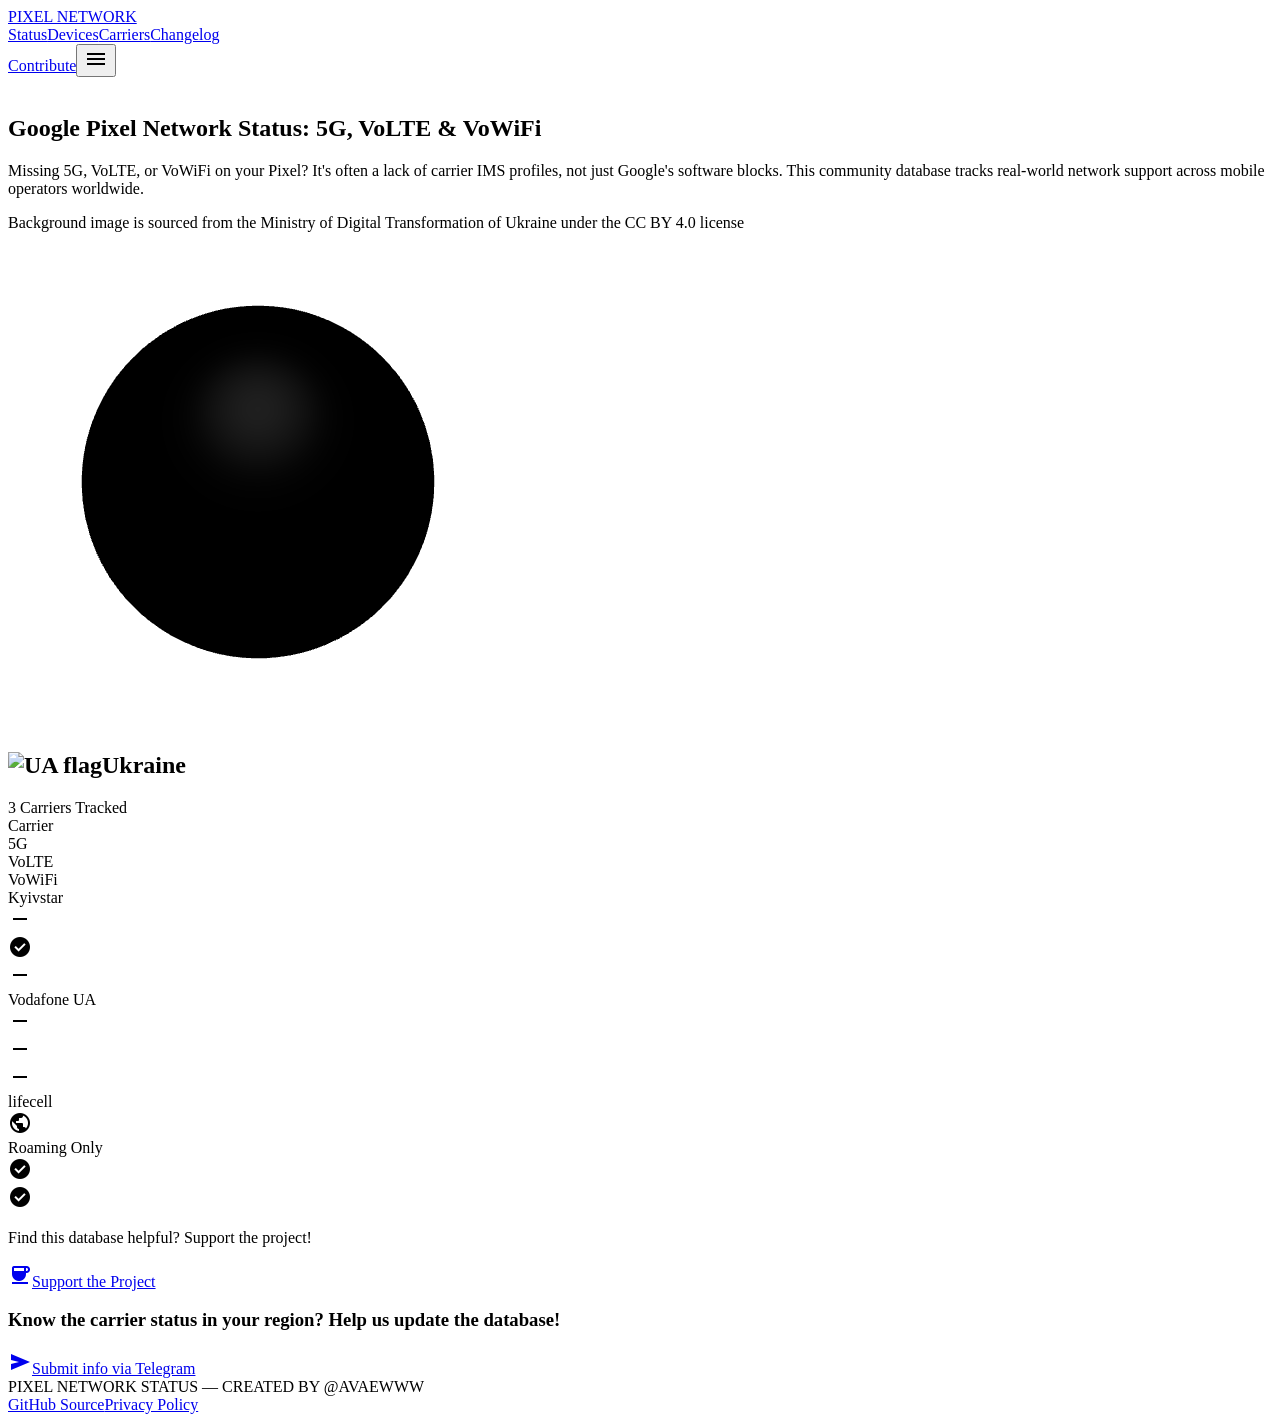
==== commit addaa696: "Add files via upload" ====
--- a/index.html
+++ b/index.html
@@ -2,14 +2,14 @@
 <html class="dark" lang="en">
   <head>
     <meta charset="UTF-8" />
-    <link rel="icon" type="image/png" href="/favicon.png" />
+    <link rel="icon" type="image/png" href="./favicon.png" />
     <meta name="viewport" content="width=device-width, initial-scale=1.0" />
     <title>Pixel Network Status</title>
     <meta name="description" content="Community database tracking real-world 5G, VoLTE, and VoWiFi support across mobile carriers worldwide for Google Pixel devices." />
     <link href="https://fonts.googleapis.com/css2?family=Material+Symbols+Outlined:wght,FILL@100..700,0..1&display=swap" rel="stylesheet">
     <link href="https://fonts.googleapis.com/css2?family=Inter:wght@400;500;600;700;900&display=swap" rel="stylesheet">
-    <script type="module" crossorigin src="/index-QadI5VkP.js"></script>
-    <link rel="stylesheet" crossorigin href="/index-Ck_NFaIU.css">
+    <script type="module" crossorigin src="./index-DhprKOJn.js"></script>
+    <link rel="stylesheet" crossorigin href="./index-DqUOTszz.css">
   </head>
   <body class="font-body-md text-body-md antialiased min-h-screen flex flex-col">
     <div id="root"></div>
--- a/index-DqUOTszz.css
+++ b/index-DqUOTszz.css
@@ -0,0 +1,2 @@
+/*! tailwindcss v4.2.4 | MIT License | https://tailwindcss.com */
+@layer properties{@supports (((-webkit-hyphens:none)) and (not (margin-trim:inline))) or ((-moz-orient:inline) and (not (color:rgb(from red r g b)))){*,:before,:after,::backdrop{--tw-translate-x:0;--tw-translate-y:0;--tw-translate-z:0;--tw-rotate-x:initial;--tw-rotate-y:initial;--tw-rotate-z:initial;--tw-skew-x:initial;--tw-skew-y:initial;--tw-space-y-reverse:0;--tw-border-style:solid;--tw-gradient-position:initial;--tw-gradient-from:#0000;--tw-gradient-via:#0000;--tw-gradient-to:#0000;--tw-gradient-stops:initial;--tw-gradient-via-stops:initial;--tw-gradient-from-position:0%;--tw-gradient-via-position:50%;--tw-gradient-to-position:100%;--tw-leading:initial;--tw-font-weight:initial;--tw-tracking:initial;--tw-shadow:0 0 #0000;--tw-shadow-color:initial;--tw-shadow-alpha:100%;--tw-inset-shadow:0 0 #0000;--tw-inset-shadow-color:initial;--tw-inset-shadow-alpha:100%;--tw-ring-color:initial;--tw-ring-shadow:0 0 #0000;--tw-inset-ring-color:initial;--tw-inset-ring-shadow:0 0 #0000;--tw-ring-inset:initial;--tw-ring-offset-width:0px;--tw-ring-offset-color:#fff;--tw-ring-offset-shadow:0 0 #0000;--tw-outline-style:solid;--tw-blur:initial;--tw-brightness:initial;--tw-contrast:initial;--tw-grayscale:initial;--tw-hue-rotate:initial;--tw-invert:initial;--tw-opacity:initial;--tw-saturate:initial;--tw-sepia:initial;--tw-drop-shadow:initial;--tw-drop-shadow-color:initial;--tw-drop-shadow-alpha:100%;--tw-drop-shadow-size:initial;--tw-backdrop-blur:initial;--tw-backdrop-brightness:initial;--tw-backdrop-contrast:initial;--tw-backdrop-grayscale:initial;--tw-backdrop-hue-rotate:initial;--tw-backdrop-invert:initial;--tw-backdrop-opacity:initial;--tw-backdrop-saturate:initial;--tw-backdrop-sepia:initial;--tw-duration:initial;--tw-ease:initial}}}@layer theme{:root,:host{--font-sans:ui-sans-serif, system-ui, sans-serif, "Apple Color Emoji", "Segoe UI Emoji", "Segoe UI Symbol", "Noto Color Emoji";--font-mono:ui-monospace, SFMono-Regular, Menlo, Monaco, Consolas, "Liberation Mono", "Courier New", monospace;--color-amber-400:oklch(82.8% .189 84.429);--color-emerald-400:oklch(76.5% .177 163.223);--color-emerald-500:oklch(69.6% .17 162.48);--color-purple-400:oklch(71.4% .203 305.504);--color-purple-500:oklch(62.7% .265 303.9);--color-zinc-200:oklch(92% .004 286.32);--color-zinc-300:oklch(87.1% .006 286.286);--color-zinc-400:oklch(70.5% .015 286.067);--color-zinc-500:oklch(55.2% .016 285.938);--color-zinc-600:oklch(44.2% .017 285.786);--color-zinc-700:oklch(37% .013 285.805);--color-zinc-800:oklch(27.4% .006 286.033);--color-zinc-900:oklch(21% .006 285.885);--color-zinc-950:oklch(14.1% .005 285.823);--color-black:#000;--color-white:#fff;--spacing:.25rem;--container-2xl:42rem;--container-3xl:48rem;--container-4xl:56rem;--text-xs:.75rem;--text-xs--line-height:calc(1 / .75);--text-sm:.875rem;--text-sm--line-height:calc(1.25 / .875);--text-base:1rem;--text-base--line-height:calc(1.5 / 1);--text-lg:1.125rem;--text-lg--line-height:calc(1.75 / 1.125);--text-xl:1.25rem;--text-xl--line-height:calc(1.75 / 1.25);--text-2xl:1.5rem;--text-2xl--line-height:calc(2 / 1.5);--text-3xl:1.875rem;--text-3xl--line-height:calc(2.25 / 1.875);--text-4xl:2.25rem;--text-4xl--line-height:calc(2.5 / 2.25);--text-5xl:3rem;--text-5xl--line-height:1;--font-weight-medium:500;--font-weight-semibold:600;--font-weight-black:900;--tracking-tighter:-.05em;--tracking-wider:.05em;--tracking-widest:.1em;--leading-tight:1.25;--leading-relaxed:1.625;--radius-sm:.25rem;--radius-lg:.5rem;--radius-xl:.75rem;--radius-2xl:1rem;--ease-in-out:cubic-bezier(.4, 0, .2, 1);--animate-spin:spin 1s linear infinite;--animate-pulse:pulse 2s cubic-bezier(.4, 0, .6, 1) infinite;--blur-xl:24px;--default-transition-duration:.15s;--default-transition-timing-function:cubic-bezier(.4, 0, .2, 1);--default-font-family:var(--font-sans);--default-mono-font-family:var(--font-mono);--color-primary:#fff;--color-on-primary:#2f3131;--color-error:#ffb4ab;--spacing-md:24px;--spacing-xs:4px;--spacing-gutter:24px;--spacing-sm:12px;--spacing-lg:48px;--spacing-xl:80px;--font-label-md:"Inter", sans-serif;--font-label-sm:"Inter", sans-serif;--font-headline-sm:"Inter", sans-serif;--font-body-lg:"Inter", sans-serif;--font-body-md:"Inter", sans-serif;--font-headline-lg:"Inter", sans-serif;--font-headline-md:"Inter", sans-serif;--text-label-md:14px;--text-label-md--line-height:1;--text-label-md--letter-spacing:.02em;--text-label-md--font-weight:500;--text-label-sm:12px;--text-label-sm--line-height:1;--text-label-sm--letter-spacing:.05em;--text-label-sm--font-weight:600;--text-headline-sm:20px;--text-headline-sm--line-height:1.4;--text-headline-sm--letter-spacing:-.01em;--text-headline-sm--font-weight:500;--text-body-lg:18px;--text-body-lg--line-height:1.6;--text-body-lg--letter-spacing:0;--text-body-lg--font-weight:400;--text-body-md:16px;--text-body-md--line-height:1.6;--text-body-md--letter-spacing:0;--text-body-md--font-weight:400;--text-headline-lg:48px;--text-headline-lg--line-height:1.1;--text-headline-lg--letter-spacing:-.02em;--text-headline-lg--font-weight:600;--text-headline-md:30px;--text-headline-md--line-height:1.2;--text-headline-md--letter-spacing:-.01em;--text-headline-md--font-weight:500}}@layer base{*,:after,:before,::backdrop{box-sizing:border-box;border:0 solid;margin:0;padding:0}::file-selector-button{box-sizing:border-box;border:0 solid;margin:0;padding:0}html,:host{-webkit-text-size-adjust:100%;tab-size:4;line-height:1.5;font-family:var(--default-font-family,ui-sans-serif, system-ui, sans-serif, "Apple Color Emoji", "Segoe UI Emoji", "Segoe UI Symbol", "Noto Color Emoji");font-feature-settings:var(--default-font-feature-settings,normal);font-variation-settings:var(--default-font-variation-settings,normal);-webkit-tap-highlight-color:transparent}hr{height:0;color:inherit;border-top-width:1px}abbr:where([title]){-webkit-text-decoration:underline dotted;text-decoration:underline dotted}h1,h2,h3,h4,h5,h6{font-size:inherit;font-weight:inherit}a{color:inherit;-webkit-text-decoration:inherit;-webkit-text-decoration:inherit;-webkit-text-decoration:inherit;-webkit-text-decoration:inherit;text-decoration:inherit}b,strong{font-weight:bolder}code,kbd,samp,pre{font-family:var(--default-mono-font-family,ui-monospace, SFMono-Regular, Menlo, Monaco, Consolas, "Liberation Mono", "Courier New", monospace);font-feature-settings:var(--default-mono-font-feature-settings,normal);font-variation-settings:var(--default-mono-font-variation-settings,normal);font-size:1em}small{font-size:80%}sub,sup{vertical-align:baseline;font-size:75%;line-height:0;position:relative}sub{bottom:-.25em}sup{top:-.5em}table{text-indent:0;border-color:inherit;border-collapse:collapse}:-moz-focusring{outline:auto}progress{vertical-align:baseline}summary{display:list-item}ol,ul,menu{list-style:none}img,svg,video,canvas,audio,iframe,embed,object{vertical-align:middle;display:block}img,video{max-width:100%;height:auto}button,input,select,optgroup,textarea{font:inherit;font-feature-settings:inherit;font-variation-settings:inherit;letter-spacing:inherit;color:inherit;opacity:1;background-color:#0000;border-radius:0}::file-selector-button{font:inherit;font-feature-settings:inherit;font-variation-settings:inherit;letter-spacing:inherit;color:inherit;opacity:1;background-color:#0000;border-radius:0}:where(select:is([multiple],[size])) optgroup{font-weight:bolder}:where(select:is([multiple],[size])) optgroup option{padding-inline-start:20px}::file-selector-button{margin-inline-end:4px}::placeholder{opacity:1}@supports (not ((-webkit-appearance:-apple-pay-button))) or (contain-intrinsic-size:1px){::placeholder{color:currentColor}@supports (color:color-mix(in lab, red, red)){::placeholder{color:color-mix(in oklab, currentcolor 50%, transparent)}}}textarea{resize:vertical}::-webkit-search-decoration{-webkit-appearance:none}::-webkit-date-and-time-value{min-height:1lh;text-align:inherit}::-webkit-datetime-edit{display:inline-flex}::-webkit-datetime-edit-fields-wrapper{padding:0}::-webkit-datetime-edit{padding-block:0}::-webkit-datetime-edit-year-field{padding-block:0}::-webkit-datetime-edit-month-field{padding-block:0}::-webkit-datetime-edit-day-field{padding-block:0}::-webkit-datetime-edit-hour-field{padding-block:0}::-webkit-datetime-edit-minute-field{padding-block:0}::-webkit-datetime-edit-second-field{padding-block:0}::-webkit-datetime-edit-millisecond-field{padding-block:0}::-webkit-datetime-edit-meridiem-field{padding-block:0}::-webkit-calendar-picker-indicator{line-height:1}:-moz-ui-invalid{box-shadow:none}button,input:where([type=button],[type=reset],[type=submit]){appearance:button}::file-selector-button{appearance:button}::-webkit-inner-spin-button{height:auto}::-webkit-outer-spin-button{height:auto}[hidden]:where(:not([hidden=until-found])){display:none!important}}@layer components;@layer utilities{.pointer-events-none{pointer-events:none}.absolute{position:absolute}.fixed{position:fixed}.relative{position:relative}.static{position:static}.inset-0{inset:calc(var(--spacing) * 0)}.end{inset-inline-end:var(--spacing)}.top-0{top:calc(var(--spacing) * 0)}.top-1\.5{top:calc(var(--spacing) * 1.5)}.top-1\/2{top:50%}.right-4{right:calc(var(--spacing) * 4)}.bottom-0{bottom:calc(var(--spacing) * 0)}.bottom-2{bottom:calc(var(--spacing) * 2)}.bottom-full{bottom:100%}.left-1\/2{left:50%}.left-3{left:calc(var(--spacing) * 3)}.left-4{left:calc(var(--spacing) * 4)}.left-\[11px\]{left:11px}.z-0{z-index:0}.z-10{z-index:10}.z-50{z-index:50}.col-span-1{grid-column:span 1/span 1}.container{width:100%}@media (width>=40rem){.container{max-width:40rem}}@media (width>=48rem){.container{max-width:48rem}}@media (width>=64rem){.container{max-width:64rem}}@media (width>=80rem){.container{max-width:80rem}}@media (width>=96rem){.container{max-width:96rem}}.mx-auto{margin-inline:auto}.mt-1{margin-top:calc(var(--spacing) * 1)}.mt-3{margin-top:calc(var(--spacing) * 3)}.mt-4{margin-top:calc(var(--spacing) * 4)}.mt-12{margin-top:calc(var(--spacing) * 12)}.mt-auto{margin-top:auto}.mt-lg{margin-top:var(--spacing-lg)}.mt-md{margin-top:var(--spacing-md)}.mt-sm{margin-top:var(--spacing-sm)}.mb-1{margin-bottom:calc(var(--spacing) * 1)}.mb-2{margin-bottom:calc(var(--spacing) * 2)}.mb-4{margin-bottom:calc(var(--spacing) * 4)}.mb-6{margin-bottom:calc(var(--spacing) * 6)}.mb-sm{margin-bottom:var(--spacing-sm)}.block{display:block}.flex{display:flex}.grid{display:grid}.hidden{display:none}.inline-block{display:inline-block}.inline-flex{display:inline-flex}.h-12{height:calc(var(--spacing) * 12)}.h-14{height:calc(var(--spacing) * 14)}.h-16{height:calc(var(--spacing) * 16)}.h-\[10px\]{height:10px}.h-\[400px\]{height:400px}.h-full{height:100%}.h-screen{height:100vh}.min-h-\[60vh\]{min-height:60vh}.min-h-\[70vh\]{min-height:70vh}.min-h-\[200px\]{min-height:200px}.min-h-\[320px\]{min-height:320px}.min-h-\[500px\]{min-height:500px}.min-h-\[calc\(100vh-56px\)\]{min-height:calc(100vh - 56px)}.min-h-screen{min-height:100vh}.w-12{width:calc(var(--spacing) * 12)}.w-\[10px\]{width:10px}.w-\[400px\]{width:400px}.w-full{width:100%}.w-px{width:1px}.max-w-2xl{max-width:var(--container-2xl)}.max-w-3xl{max-width:var(--container-3xl)}.max-w-4xl{max-width:var(--container-4xl)}.max-w-\[1440px\]{max-width:1440px}.max-w-md{max-width:var(--spacing-md)}.min-w-\[450px\]{min-width:450px}.min-w-\[600px\]{min-width:600px}.flex-grow{flex-grow:1}.-translate-x-1\/2{--tw-translate-x:calc(calc(1 / 2 * 100%) * -1);translate:var(--tw-translate-x) var(--tw-translate-y)}.-translate-y-1\/2{--tw-translate-y:calc(calc(1 / 2 * 100%) * -1);translate:var(--tw-translate-x) var(--tw-translate-y)}.transform{transform:var(--tw-rotate-x,) var(--tw-rotate-y,) var(--tw-rotate-z,) var(--tw-skew-x,) var(--tw-skew-y,)}.animate-pulse{animation:var(--animate-pulse)}.animate-spin{animation:var(--animate-spin)}.cursor-pointer{cursor:pointer}.resize{resize:both}.grid-cols-1{grid-template-columns:repeat(1,minmax(0,1fr))}.grid-cols-4{grid-template-columns:repeat(4,minmax(0,1fr))}.grid-cols-\[1\.5fr_80px_80px_80px\]{grid-template-columns:1.5fr 80px 80px 80px}.grid-cols-\[1fr_1\.5fr_80px_80px_80px\]{grid-template-columns:1fr 1.5fr 80px 80px 80px}.flex-col{flex-direction:column}.flex-wrap{flex-wrap:wrap}.items-center{align-items:center}.items-start{align-items:flex-start}.justify-between{justify-content:space-between}.justify-center{justify-content:center}.justify-end{justify-content:flex-end}.gap-1{gap:calc(var(--spacing) * 1)}.gap-1\.5{gap:calc(var(--spacing) * 1.5)}.gap-2{gap:calc(var(--spacing) * 2)}.gap-3{gap:calc(var(--spacing) * 3)}.gap-4{gap:calc(var(--spacing) * 4)}.gap-6{gap:calc(var(--spacing) * 6)}.gap-gutter{gap:var(--spacing-gutter)}.gap-sm{gap:var(--spacing-sm)}:where(.space-y-2>:not(:last-child)){--tw-space-y-reverse:0;margin-block-start:calc(calc(var(--spacing) * 2) * var(--tw-space-y-reverse));margin-block-end:calc(calc(var(--spacing) * 2) * calc(1 - var(--tw-space-y-reverse)))}:where(.space-y-4>:not(:last-child)){--tw-space-y-reverse:0;margin-block-start:calc(calc(var(--spacing) * 4) * var(--tw-space-y-reverse));margin-block-end:calc(calc(var(--spacing) * 4) * calc(1 - var(--tw-space-y-reverse)))}:where(.space-y-5>:not(:last-child)){--tw-space-y-reverse:0;margin-block-start:calc(calc(var(--spacing) * 5) * var(--tw-space-y-reverse));margin-block-end:calc(calc(var(--spacing) * 5) * calc(1 - var(--tw-space-y-reverse)))}:where(.space-y-lg>:not(:last-child)){--tw-space-y-reverse:0;margin-block-start:calc(var(--spacing-lg) * var(--tw-space-y-reverse));margin-block-end:calc(var(--spacing-lg) * calc(1 - var(--tw-space-y-reverse)))}:where(.space-y-md>:not(:last-child)){--tw-space-y-reverse:0;margin-block-start:calc(var(--spacing-md) * var(--tw-space-y-reverse));margin-block-end:calc(var(--spacing-md) * calc(1 - var(--tw-space-y-reverse)))}:where(.space-y-sm>:not(:last-child)){--tw-space-y-reverse:0;margin-block-start:calc(var(--spacing-sm) * var(--tw-space-y-reverse));margin-block-end:calc(var(--spacing-sm) * calc(1 - var(--tw-space-y-reverse)))}.truncate{text-overflow:ellipsis;white-space:nowrap;overflow:hidden}.overflow-hidden{overflow:hidden}.overflow-x-auto{overflow-x:auto}.rounded{border-radius:.25rem}.rounded-2xl{border-radius:var(--radius-2xl)}.rounded-\[2px\]{border-radius:2px}.rounded-full{border-radius:3.40282e38px}.rounded-sm{border-radius:var(--radius-sm)}.rounded-xl{border-radius:var(--radius-xl)}.rounded-r-lg{border-top-right-radius:var(--radius-lg);border-bottom-right-radius:var(--radius-lg)}.border{border-style:var(--tw-border-style);border-width:1px}.border-2{border-style:var(--tw-border-style);border-width:2px}.border-4{border-style:var(--tw-border-style);border-width:4px}.border-t{border-top-style:var(--tw-border-style);border-top-width:1px}.border-b{border-bottom-style:var(--tw-border-style);border-bottom-width:1px}.border-l-2{border-left-style:var(--tw-border-style);border-left-width:2px}.border-emerald-500\/20{border-color:#00bb7f33}@supports (color:color-mix(in lab, red, red)){.border-emerald-500\/20{border-color:color-mix(in oklab, var(--color-emerald-500) 20%, transparent)}}.border-purple-500\/20{border-color:#ac4bff33}@supports (color:color-mix(in lab, red, red)){.border-purple-500\/20{border-color:color-mix(in oklab, var(--color-purple-500) 20%, transparent)}}.border-white{border-color:var(--color-white)}.border-white\/10{border-color:#ffffff1a}@supports (color:color-mix(in lab, red, red)){.border-white\/10{border-color:color-mix(in oklab, var(--color-white) 10%, transparent)}}.border-white\/20{border-color:#fff3}@supports (color:color-mix(in lab, red, red)){.border-white\/20{border-color:color-mix(in oklab, var(--color-white) 20%, transparent)}}.border-zinc-700\/30{border-color:#3f3f464d}@supports (color:color-mix(in lab, red, red)){.border-zinc-700\/30{border-color:color-mix(in oklab, var(--color-zinc-700) 30%, transparent)}}.border-zinc-800{border-color:var(--color-zinc-800)}.border-zinc-800\/50{border-color:#27272a80}@supports (color:color-mix(in lab, red, red)){.border-zinc-800\/50{border-color:color-mix(in oklab, var(--color-zinc-800) 50%, transparent)}}.border-zinc-950{border-color:var(--color-zinc-950)}.border-t-white{border-top-color:var(--color-white)}.bg-black{background-color:var(--color-black)}.bg-black\/80{background-color:#000c}@supports (color:color-mix(in lab, red, red)){.bg-black\/80{background-color:color-mix(in oklab, var(--color-black) 80%, transparent)}}.bg-black\/98{background-color:#000000fa}@supports (color:color-mix(in lab, red, red)){.bg-black\/98{background-color:color-mix(in oklab, var(--color-black) 98%, transparent)}}.bg-emerald-500\/10{background-color:#00bb7f1a}@supports (color:color-mix(in lab, red, red)){.bg-emerald-500\/10{background-color:color-mix(in oklab, var(--color-emerald-500) 10%, transparent)}}.bg-primary{background-color:var(--color-primary)}.bg-purple-500\/10{background-color:#ac4bff1a}@supports (color:color-mix(in lab, red, red)){.bg-purple-500\/10{background-color:color-mix(in oklab, var(--color-purple-500) 10%, transparent)}}.bg-white{background-color:var(--color-white)}.bg-white\/10{background-color:#ffffff1a}@supports (color:color-mix(in lab, red, red)){.bg-white\/10{background-color:color-mix(in oklab, var(--color-white) 10%, transparent)}}.bg-zinc-700{background-color:var(--color-zinc-700)}.bg-zinc-800{background-color:var(--color-zinc-800)}.bg-zinc-800\/50{background-color:#27272a80}@supports (color:color-mix(in lab, red, red)){.bg-zinc-800\/50{background-color:color-mix(in oklab, var(--color-zinc-800) 50%, transparent)}}.bg-zinc-900{background-color:var(--color-zinc-900)}.bg-zinc-900\/30{background-color:#18181b4d}@supports (color:color-mix(in lab, red, red)){.bg-zinc-900\/30{background-color:color-mix(in oklab, var(--color-zinc-900) 30%, transparent)}}.bg-zinc-950{background-color:var(--color-zinc-950)}.bg-gradient-to-b{--tw-gradient-position:to bottom in oklab;background-image:linear-gradient(var(--tw-gradient-stops))}.bg-gradient-to-t{--tw-gradient-position:to top in oklab;background-image:linear-gradient(var(--tw-gradient-stops))}.from-black{--tw-gradient-from:var(--color-black);--tw-gradient-stops:var(--tw-gradient-via-stops,var(--tw-gradient-position), var(--tw-gradient-from) var(--tw-gradient-from-position), var(--tw-gradient-to) var(--tw-gradient-to-position))}.from-black\/40{--tw-gradient-from:#0006}@supports (color:color-mix(in lab, red, red)){.from-black\/40{--tw-gradient-from:color-mix(in oklab, var(--color-black) 40%, transparent)}}.from-black\/40{--tw-gradient-stops:var(--tw-gradient-via-stops,var(--tw-gradient-position), var(--tw-gradient-from) var(--tw-gradient-from-position), var(--tw-gradient-to) var(--tw-gradient-to-position))}.via-black\/70{--tw-gradient-via:#000000b3}@supports (color:color-mix(in lab, red, red)){.via-black\/70{--tw-gradient-via:color-mix(in oklab, var(--color-black) 70%, transparent)}}.via-black\/70{--tw-gradient-via-stops:var(--tw-gradient-position), var(--tw-gradient-from) var(--tw-gradient-from-position), var(--tw-gradient-via) var(--tw-gradient-via-position), var(--tw-gradient-to) var(--tw-gradient-to-position);--tw-gradient-stops:var(--tw-gradient-via-stops)}.via-transparent{--tw-gradient-via:transparent;--tw-gradient-via-stops:var(--tw-gradient-position), var(--tw-gradient-from) var(--tw-gradient-from-position), var(--tw-gradient-via) var(--tw-gradient-via-position), var(--tw-gradient-to) var(--tw-gradient-to-position);--tw-gradient-stops:var(--tw-gradient-via-stops)}.to-transparent{--tw-gradient-to:transparent;--tw-gradient-stops:var(--tw-gradient-via-stops,var(--tw-gradient-position), var(--tw-gradient-from) var(--tw-gradient-from-position), var(--tw-gradient-to) var(--tw-gradient-to-position))}.bg-cover{background-size:cover}.bg-top{background-position:top}.object-cover{object-fit:cover}.object-top{object-position:top}.p-1{padding:calc(var(--spacing) * 1)}.p-4{padding:calc(var(--spacing) * 4)}.p-5{padding:calc(var(--spacing) * 5)}.p-6{padding:calc(var(--spacing) * 6)}.p-md{padding:var(--spacing-md)}.px-1{padding-inline:calc(var(--spacing) * 1)}.px-2{padding-inline:calc(var(--spacing) * 2)}.px-2\.5{padding-inline:calc(var(--spacing) * 2.5)}.px-3{padding-inline:calc(var(--spacing) * 3)}.px-4{padding-inline:calc(var(--spacing) * 4)}.px-5{padding-inline:calc(var(--spacing) * 5)}.px-6{padding-inline:calc(var(--spacing) * 6)}.px-8{padding-inline:calc(var(--spacing) * 8)}.px-gutter{padding-inline:var(--spacing-gutter)}.px-lg{padding-inline:var(--spacing-lg)}.px-md{padding-inline:var(--spacing-md)}.px-xs{padding-inline:var(--spacing-xs)}.py-0\.5{padding-block:calc(var(--spacing) * .5)}.py-1{padding-block:calc(var(--spacing) * 1)}.py-1\.5{padding-block:calc(var(--spacing) * 1.5)}.py-2{padding-block:calc(var(--spacing) * 2)}.py-2\.5{padding-block:calc(var(--spacing) * 2.5)}.py-3{padding-block:calc(var(--spacing) * 3)}.py-4{padding-block:calc(var(--spacing) * 4)}.py-6{padding-block:calc(var(--spacing) * 6)}.py-12{padding-block:calc(var(--spacing) * 12)}.py-sm{padding-block:var(--spacing-sm)}.py-xl{padding-block:var(--spacing-xl)}.pt-2{padding-top:calc(var(--spacing) * 2)}.pt-6{padding-top:calc(var(--spacing) * 6)}.pt-14{padding-top:calc(var(--spacing) * 14)}.pt-16{padding-top:calc(var(--spacing) * 16)}.pt-xl{padding-top:var(--spacing-xl)}.pr-2{padding-right:calc(var(--spacing) * 2)}.pr-4{padding-right:calc(var(--spacing) * 4)}.pb-1{padding-bottom:calc(var(--spacing) * 1)}.pb-2{padding-bottom:calc(var(--spacing) * 2)}.pb-3{padding-bottom:calc(var(--spacing) * 3)}.pb-8{padding-bottom:calc(var(--spacing) * 8)}.pb-16{padding-bottom:calc(var(--spacing) * 16)}.pb-lg{padding-bottom:var(--spacing-lg)}.pb-sm{padding-bottom:var(--spacing-sm)}.pb-xl{padding-bottom:var(--spacing-xl)}.pb-xs{padding-bottom:var(--spacing-xs)}.pl-4{padding-left:calc(var(--spacing) * 4)}.pl-10{padding-left:calc(var(--spacing) * 10)}.text-center{text-align:center}.text-right{text-align:right}.font-\[\'Inter\'\]{font-family:Inter}.font-body-lg{font-family:var(--font-body-lg)}.font-body-md{font-family:var(--font-body-md)}.font-headline-lg{font-family:var(--font-headline-lg)}.font-headline-md{font-family:var(--font-headline-md)}.font-headline-sm{font-family:var(--font-headline-sm)}.font-label-md{font-family:var(--font-label-md)}.font-label-sm{font-family:var(--font-label-sm)}.text-body-lg{font-size:var(--text-body-lg);line-height:var(--tw-leading,var(--text-body-lg--line-height));letter-spacing:var(--tw-tracking,var(--text-body-lg--letter-spacing));font-weight:var(--tw-font-weight,var(--text-body-lg--font-weight))}.text-body-md{font-size:var(--text-body-md);line-height:var(--tw-leading,var(--text-body-md--line-height));letter-spacing:var(--tw-tracking,var(--text-body-md--letter-spacing));font-weight:var(--tw-font-weight,var(--text-body-md--font-weight))}.text-headline-lg{font-size:var(--text-headline-lg);line-height:var(--tw-leading,var(--text-headline-lg--line-height));letter-spacing:var(--tw-tracking,var(--text-headline-lg--letter-spacing));font-weight:var(--tw-font-weight,var(--text-headline-lg--font-weight))}.text-headline-md{font-size:var(--text-headline-md);line-height:var(--tw-leading,var(--text-headline-md--line-height));letter-spacing:var(--tw-tracking,var(--text-headline-md--letter-spacing));font-weight:var(--tw-font-weight,var(--text-headline-md--font-weight))}.text-headline-sm{font-size:var(--text-headline-sm);line-height:var(--tw-leading,var(--text-headline-sm--line-height));letter-spacing:var(--tw-tracking,var(--text-headline-sm--letter-spacing));font-weight:var(--tw-font-weight,var(--text-headline-sm--font-weight))}.text-label-md{font-size:var(--text-label-md);line-height:var(--tw-leading,var(--text-label-md--line-height));letter-spacing:var(--tw-tracking,var(--text-label-md--letter-spacing));font-weight:var(--tw-font-weight,var(--text-label-md--font-weight))}.text-label-sm{font-size:var(--text-label-sm);line-height:var(--tw-leading,var(--text-label-sm--line-height));letter-spacing:var(--tw-tracking,var(--text-label-sm--letter-spacing));font-weight:var(--tw-font-weight,var(--text-label-sm--font-weight))}.text-2xl{font-size:var(--text-2xl);line-height:var(--tw-leading,var(--text-2xl--line-height))}.text-3xl{font-size:var(--text-3xl);line-height:var(--tw-leading,var(--text-3xl--line-height))}.text-4xl{font-size:var(--text-4xl);line-height:var(--tw-leading,var(--text-4xl--line-height))}.text-5xl{font-size:var(--text-5xl);line-height:var(--tw-leading,var(--text-5xl--line-height))}.text-base{font-size:var(--text-base);line-height:var(--tw-leading,var(--text-base--line-height))}.text-lg{font-size:var(--text-lg);line-height:var(--tw-leading,var(--text-lg--line-height))}.text-sm{font-size:var(--text-sm);line-height:var(--tw-leading,var(--text-sm--line-height))}.text-xl{font-size:var(--text-xl);line-height:var(--tw-leading,var(--text-xl--line-height))}.text-xs{font-size:var(--text-xs);line-height:var(--tw-leading,var(--text-xs--line-height))}.text-\[9px\]{font-size:9px}.text-\[10px\]{font-size:10px}.text-\[11px\]{font-size:11px}.text-\[14px\]{font-size:14px}.leading-relaxed{--tw-leading:var(--leading-relaxed);line-height:var(--leading-relaxed)}.leading-tight{--tw-leading:var(--leading-tight);line-height:var(--leading-tight)}.font-black{--tw-font-weight:var(--font-weight-black);font-weight:var(--font-weight-black)}.font-medium{--tw-font-weight:var(--font-weight-medium);font-weight:var(--font-weight-medium)}.font-semibold{--tw-font-weight:var(--font-weight-semibold);font-weight:var(--font-weight-semibold)}.tracking-tighter{--tw-tracking:var(--tracking-tighter);letter-spacing:var(--tracking-tighter)}.tracking-wider{--tw-tracking:var(--tracking-wider);letter-spacing:var(--tracking-wider)}.tracking-widest{--tw-tracking:var(--tracking-widest);letter-spacing:var(--tracking-widest)}.text-balance{text-wrap:balance}.whitespace-nowrap{white-space:nowrap}.text-amber-400{color:var(--color-amber-400)}.text-black{color:var(--color-black)}.text-emerald-400{color:var(--color-emerald-400)}.text-error{color:var(--color-error)}.text-on-primary{color:var(--color-on-primary)}.text-primary{color:var(--color-primary)}.text-purple-400{color:var(--color-purple-400)}.text-white{color:var(--color-white)}.text-zinc-300{color:var(--color-zinc-300)}.text-zinc-400{color:var(--color-zinc-400)}.text-zinc-500{color:var(--color-zinc-500)}.text-zinc-600{color:var(--color-zinc-600)}.text-zinc-700{color:var(--color-zinc-700)}.uppercase{text-transform:uppercase}.underline{text-decoration-line:underline}.decoration-white{-webkit-text-decoration-color:var(--color-white);-webkit-text-decoration-color:var(--color-white);-webkit-text-decoration-color:var(--color-white);text-decoration-color:var(--color-white)}.decoration-zinc-700{-webkit-text-decoration-color:var(--color-zinc-700);-webkit-text-decoration-color:var(--color-zinc-700);-webkit-text-decoration-color:var(--color-zinc-700);text-decoration-color:var(--color-zinc-700)}.decoration-2{text-decoration-thickness:2px}.underline-offset-4{text-underline-offset:4px}.underline-offset-\[6px\]{text-underline-offset:6px}.antialiased{-webkit-font-smoothing:antialiased;-moz-osx-font-smoothing:grayscale}.opacity-60{opacity:.6}.opacity-80{opacity:.8}.shadow-\[0_0_100px_rgba\(255\,255\,255\,0\.05\)\]{--tw-shadow:0 0 100px var(--tw-shadow-color,#ffffff0d);box-shadow:var(--tw-inset-shadow), var(--tw-inset-ring-shadow), var(--tw-ring-offset-shadow), var(--tw-ring-shadow), var(--tw-shadow)}.shadow-lg{--tw-shadow:0 10px 15px -3px var(--tw-shadow-color,#0000001a), 0 4px 6px -4px var(--tw-shadow-color,#0000001a);box-shadow:var(--tw-inset-shadow), var(--tw-inset-ring-shadow), var(--tw-ring-offset-shadow), var(--tw-ring-shadow), var(--tw-shadow)}.shadow-sm{--tw-shadow:0 1px 3px 0 var(--tw-shadow-color,#0000001a), 0 1px 2px -1px var(--tw-shadow-color,#0000001a);box-shadow:var(--tw-inset-shadow), var(--tw-inset-ring-shadow), var(--tw-ring-offset-shadow), var(--tw-ring-shadow), var(--tw-shadow)}.shadow-black\/50{--tw-shadow-color:#00000080}@supports (color:color-mix(in lab, red, red)){.shadow-black\/50{--tw-shadow-color:color-mix(in oklab, color-mix(in oklab, var(--color-black) 50%, transparent) var(--tw-shadow-alpha), transparent)}}.outline{outline-style:var(--tw-outline-style);outline-width:1px}.filter{filter:var(--tw-blur,) var(--tw-brightness,) var(--tw-contrast,) var(--tw-grayscale,) var(--tw-hue-rotate,) var(--tw-invert,) var(--tw-saturate,) var(--tw-sepia,) var(--tw-drop-shadow,)}.backdrop-blur-xl{--tw-backdrop-blur:blur(var(--blur-xl));-webkit-backdrop-filter:var(--tw-backdrop-blur,) var(--tw-backdrop-brightness,) var(--tw-backdrop-contrast,) var(--tw-backdrop-grayscale,) var(--tw-backdrop-hue-rotate,) var(--tw-backdrop-invert,) var(--tw-backdrop-opacity,) var(--tw-backdrop-saturate,) var(--tw-backdrop-sepia,);backdrop-filter:var(--tw-backdrop-blur,) var(--tw-backdrop-brightness,) var(--tw-backdrop-contrast,) var(--tw-backdrop-grayscale,) var(--tw-backdrop-hue-rotate,) var(--tw-backdrop-invert,) var(--tw-backdrop-opacity,) var(--tw-backdrop-saturate,) var(--tw-backdrop-sepia,)}.transition{transition-property:color,background-color,border-color,outline-color,text-decoration-color,fill,stroke,--tw-gradient-from,--tw-gradient-via,--tw-gradient-to,opacity,box-shadow,transform,translate,scale,rotate,filter,-webkit-backdrop-filter,backdrop-filter,display,content-visibility,overlay,pointer-events;transition-timing-function:var(--tw-ease,var(--default-transition-timing-function));transition-duration:var(--tw-duration,var(--default-transition-duration))}.transition-all{transition-property:all;transition-timing-function:var(--tw-ease,var(--default-transition-timing-function));transition-duration:var(--tw-duration,var(--default-transition-duration))}.transition-colors{transition-property:color,background-color,border-color,outline-color,text-decoration-color,fill,stroke,--tw-gradient-from,--tw-gradient-via,--tw-gradient-to;transition-timing-function:var(--tw-ease,var(--default-transition-timing-function));transition-duration:var(--tw-duration,var(--default-transition-duration))}.transition-opacity{transition-property:opacity;transition-timing-function:var(--tw-ease,var(--default-transition-timing-function));transition-duration:var(--tw-duration,var(--default-transition-duration))}.duration-300{--tw-duration:.3s;transition-duration:.3s}.ease-in-out{--tw-ease:var(--ease-in-out);transition-timing-function:var(--ease-in-out)}@media (hover:hover){.group-hover\:block:is(:where(.group):hover *){display:block}.group-hover\:bg-white:is(:where(.group):hover *){background-color:var(--color-white)}.group-hover\:text-zinc-500:is(:where(.group):hover *){color:var(--color-zinc-500)}}.placeholder\:text-zinc-600::placeholder{color:var(--color-zinc-600)}@media (hover:hover){.hover\:border-white\/20:hover{border-color:#fff3}@supports (color:color-mix(in lab, red, red)){.hover\:border-white\/20:hover{border-color:color-mix(in oklab, var(--color-white) 20%, transparent)}}.hover\:bg-zinc-200:hover{background-color:var(--color-zinc-200)}.hover\:bg-zinc-800:hover{background-color:var(--color-zinc-800)}.hover\:bg-zinc-900\/50:hover{background-color:#18181b80}@supports (color:color-mix(in lab, red, red)){.hover\:bg-zinc-900\/50:hover{background-color:color-mix(in oklab, var(--color-zinc-900) 50%, transparent)}}.hover\:text-white:hover{color:var(--color-white)}.hover\:text-zinc-200:hover{color:var(--color-zinc-200)}.hover\:text-zinc-300:hover{color:var(--color-zinc-300)}.hover\:underline:hover{text-decoration-line:underline}.hover\:decoration-white:hover{-webkit-text-decoration-color:var(--color-white);-webkit-text-decoration-color:var(--color-white);-webkit-text-decoration-color:var(--color-white);text-decoration-color:var(--color-white)}.hover\:opacity-100:hover{opacity:1}}.focus\:border-white\/30:focus{border-color:#ffffff4d}@supports (color:color-mix(in lab, red, red)){.focus\:border-white\/30:focus{border-color:color-mix(in oklab, var(--color-white) 30%, transparent)}}.focus\:outline-none:focus{--tw-outline-style:none;outline-style:none}@media (width>=40rem){.sm\:inline-flex{display:inline-flex}.sm\:h-16{height:calc(var(--spacing) * 16)}.sm\:min-h-\[400px\]{min-height:400px}.sm\:grid-cols-2{grid-template-columns:repeat(2,minmax(0,1fr))}.sm\:grid-cols-4{grid-template-columns:repeat(4,minmax(0,1fr))}.sm\:grid-cols-\[1fr_1\.5fr_100px_100px_100px\]{grid-template-columns:1fr 1.5fr 100px 100px 100px}.sm\:flex-row{flex-direction:row}.sm\:items-center{align-items:center}.sm\:gap-3{gap:calc(var(--spacing) * 3)}.sm\:gap-4{gap:calc(var(--spacing) * 4)}.sm\:rounded-2xl{border-radius:var(--radius-2xl)}.sm\:p-5{padding:calc(var(--spacing) * 5)}.sm\:p-6{padding:calc(var(--spacing) * 6)}.sm\:px-4{padding-inline:calc(var(--spacing) * 4)}.sm\:px-6{padding-inline:calc(var(--spacing) * 6)}.sm\:px-8{padding-inline:calc(var(--spacing) * 8)}.sm\:py-3{padding-block:calc(var(--spacing) * 3)}.sm\:py-6{padding-block:calc(var(--spacing) * 6)}.sm\:py-sm{padding-block:var(--spacing-sm)}.sm\:pt-16{padding-top:calc(var(--spacing) * 16)}.sm\:pl-12{padding-left:calc(var(--spacing) * 12)}.sm\:text-left{text-align:left}.sm\:text-2xl{font-size:var(--text-2xl);line-height:var(--tw-leading,var(--text-2xl--line-height))}.sm\:text-base{font-size:var(--text-base);line-height:var(--tw-leading,var(--text-base--line-height))}.sm\:text-lg{font-size:var(--text-lg);line-height:var(--tw-leading,var(--text-lg--line-height))}.sm\:text-xs{font-size:var(--text-xs);line-height:var(--tw-leading,var(--text-xs--line-height))}.sm\:text-\[10px\]{font-size:10px}.sm\:text-\[11px\]{font-size:11px}}@media (width>=48rem){.md\:left-6{left:calc(var(--spacing) * 6)}.md\:left-\[19px\]{left:19px}.md\:mt-md{margin-top:var(--spacing-md)}.md\:flex{display:flex}.md\:hidden{display:none}.md\:min-h-\[80vh\]{min-height:80vh}.md\:flex-row{flex-direction:row}:where(.md\:space-y-md>:not(:last-child)){--tw-space-y-reverse:0;margin-block-start:calc(var(--spacing-md) * var(--tw-space-y-reverse));margin-block-end:calc(var(--spacing-md) * calc(1 - var(--tw-space-y-reverse)))}.md\:px-8{padding-inline:calc(var(--spacing) * 8)}.md\:px-gutter{padding-inline:var(--spacing-gutter)}.md\:px-lg{padding-inline:var(--spacing-lg)}.md\:px-md{padding-inline:var(--spacing-md)}.md\:py-16{padding-block:calc(var(--spacing) * 16)}.md\:py-sm{padding-block:var(--spacing-sm)}.md\:pt-xl{padding-top:var(--spacing-xl)}.md\:pb-10{padding-bottom:calc(var(--spacing) * 10)}.md\:pb-24{padding-bottom:calc(var(--spacing) * 24)}.md\:pb-lg{padding-bottom:var(--spacing-lg)}.md\:pb-xl{padding-bottom:var(--spacing-xl)}.md\:pl-16{padding-left:calc(var(--spacing) * 16)}.md\:text-3xl{font-size:var(--text-3xl);line-height:var(--tw-leading,var(--text-3xl--line-height))}.md\:text-5xl{font-size:var(--text-5xl);line-height:var(--tw-leading,var(--text-5xl--line-height))}.md\:text-lg{font-size:var(--text-lg);line-height:var(--tw-leading,var(--text-lg--line-height))}.md\:text-sm{font-size:var(--text-sm);line-height:var(--tw-leading,var(--text-sm--line-height))}.md\:text-xl{font-size:var(--text-xl);line-height:var(--tw-leading,var(--text-xl--line-height))}}@media (width>=64rem){.lg\:col-span-5{grid-column:span 5/span 5}.lg\:col-span-7{grid-column:span 7/span 7}.lg\:min-h-\[500px\]{min-height:500px}.lg\:grid-cols-3{grid-template-columns:repeat(3,minmax(0,1fr))}.lg\:grid-cols-12{grid-template-columns:repeat(12,minmax(0,1fr))}.lg\:gap-6{gap:calc(var(--spacing) * 6)}.lg\:gap-gutter{gap:var(--spacing-gutter)}}@media (width>=80rem){.xl\:grid-cols-4{grid-template-columns:repeat(4,minmax(0,1fr))}}}body{color:#fff;background-color:#000}.bg-hero-fade{background:linear-gradient(#0000 0%,#000c 60%,#000 100%)}.globe-placeholder{background:radial-gradient(circle,#1a1a1a 0%,#000 70%);border:1px solid #ffffff1a}.globe-container canvas{cursor:grab}.globe-container canvas:active{cursor:grabbing}@property --tw-translate-x{syntax:"*";inherits:false;initial-value:0}@property --tw-translate-y{syntax:"*";inherits:false;initial-value:0}@property --tw-translate-z{syntax:"*";inherits:false;initial-value:0}@property --tw-rotate-x{syntax:"*";inherits:false}@property --tw-rotate-y{syntax:"*";inherits:false}@property --tw-rotate-z{syntax:"*";inherits:false}@property --tw-skew-x{syntax:"*";inherits:false}@property --tw-skew-y{syntax:"*";inherits:false}@property --tw-space-y-reverse{syntax:"*";inherits:false;initial-value:0}@property --tw-border-style{syntax:"*";inherits:false;initial-value:solid}@property --tw-gradient-position{syntax:"*";inherits:false}@property --tw-gradient-from{syntax:"<color>";inherits:false;initial-value:#0000}@property --tw-gradient-via{syntax:"<color>";inherits:false;initial-value:#0000}@property --tw-gradient-to{syntax:"<color>";inherits:false;initial-value:#0000}@property --tw-gradient-stops{syntax:"*";inherits:false}@property --tw-gradient-via-stops{syntax:"*";inherits:false}@property --tw-gradient-from-position{syntax:"<length-percentage>";inherits:false;initial-value:0%}@property --tw-gradient-via-position{syntax:"<length-percentage>";inherits:false;initial-value:50%}@property --tw-gradient-to-position{syntax:"<length-percentage>";inherits:false;initial-value:100%}@property --tw-leading{syntax:"*";inherits:false}@property --tw-font-weight{syntax:"*";inherits:false}@property --tw-tracking{syntax:"*";inherits:false}@property --tw-shadow{syntax:"*";inherits:false;initial-value:0 0 #0000}@property --tw-shadow-color{syntax:"*";inherits:false}@property --tw-shadow-alpha{syntax:"<percentage>";inherits:false;initial-value:100%}@property --tw-inset-shadow{syntax:"*";inherits:false;initial-value:0 0 #0000}@property --tw-inset-shadow-color{syntax:"*";inherits:false}@property --tw-inset-shadow-alpha{syntax:"<percentage>";inherits:false;initial-value:100%}@property --tw-ring-color{syntax:"*";inherits:false}@property --tw-ring-shadow{syntax:"*";inherits:false;initial-value:0 0 #0000}@property --tw-inset-ring-color{syntax:"*";inherits:false}@property --tw-inset-ring-shadow{syntax:"*";inherits:false;initial-value:0 0 #0000}@property --tw-ring-inset{syntax:"*";inherits:false}@property --tw-ring-offset-width{syntax:"<length>";inherits:false;initial-value:0}@property --tw-ring-offset-color{syntax:"*";inherits:false;initial-value:#fff}@property --tw-ring-offset-shadow{syntax:"*";inherits:false;initial-value:0 0 #0000}@property --tw-outline-style{syntax:"*";inherits:false;initial-value:solid}@property --tw-blur{syntax:"*";inherits:false}@property --tw-brightness{syntax:"*";inherits:false}@property --tw-contrast{syntax:"*";inherits:false}@property --tw-grayscale{syntax:"*";inherits:false}@property --tw-hue-rotate{syntax:"*";inherits:false}@property --tw-invert{syntax:"*";inherits:false}@property --tw-opacity{syntax:"*";inherits:false}@property --tw-saturate{syntax:"*";inherits:false}@property --tw-sepia{syntax:"*";inherits:false}@property --tw-drop-shadow{syntax:"*";inherits:false}@property --tw-drop-shadow-color{syntax:"*";inherits:false}@property --tw-drop-shadow-alpha{syntax:"<percentage>";inherits:false;initial-value:100%}@property --tw-drop-shadow-size{syntax:"*";inherits:false}@property --tw-backdrop-blur{syntax:"*";inherits:false}@property --tw-backdrop-brightness{syntax:"*";inherits:false}@property --tw-backdrop-contrast{syntax:"*";inherits:false}@property --tw-backdrop-grayscale{syntax:"*";inherits:false}@property --tw-backdrop-hue-rotate{syntax:"*";inherits:false}@property --tw-backdrop-invert{syntax:"*";inherits:false}@property --tw-backdrop-opacity{syntax:"*";inherits:false}@property --tw-backdrop-saturate{syntax:"*";inherits:false}@property --tw-backdrop-sepia{syntax:"*";inherits:false}@property --tw-duration{syntax:"*";inherits:false}@property --tw-ease{syntax:"*";inherits:false}@keyframes spin{to{transform:rotate(360deg)}}@keyframes pulse{50%{opacity:.5}}
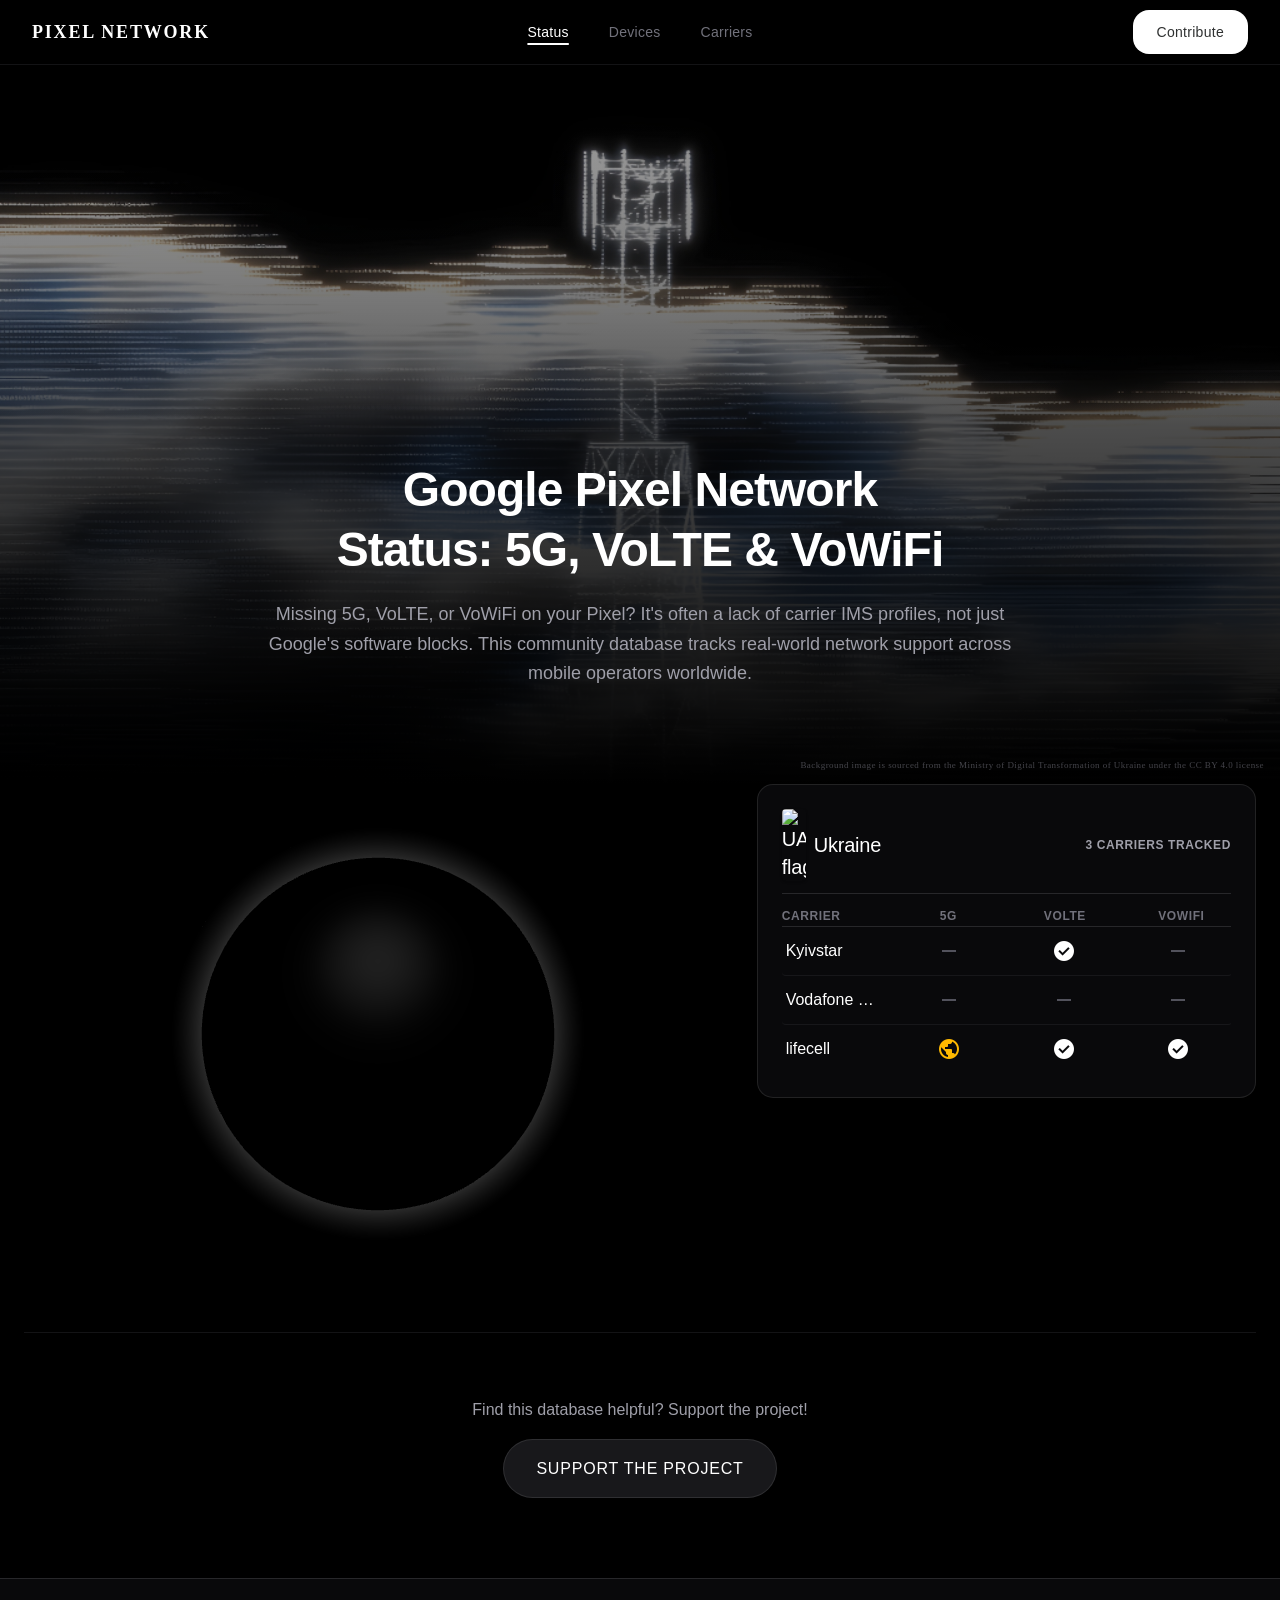
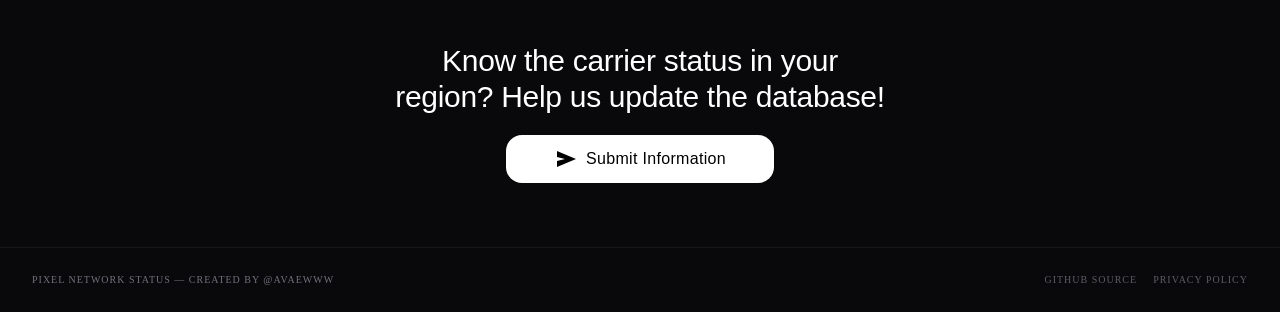
==== commit 00d143c9: "Add files via upload" ====
--- a/index.html
+++ b/index.html
@@ -2,14 +2,14 @@
 <html class="dark" lang="en">
   <head>
     <meta charset="UTF-8" />
-    <link rel="icon" type="image/png" href="./favicon.png" />
+    <link rel="icon" type="image/png" href="/favicon.png" />
     <meta name="viewport" content="width=device-width, initial-scale=1.0" />
     <title>Pixel Network Status</title>
     <meta name="description" content="Community database tracking real-world 5G, VoLTE, and VoWiFi support across mobile carriers worldwide for Google Pixel devices." />
     <link href="https://fonts.googleapis.com/css2?family=Material+Symbols+Outlined:wght,FILL@100..700,0..1&display=swap" rel="stylesheet">
     <link href="https://fonts.googleapis.com/css2?family=Inter:wght@400;500;600;700;900&display=swap" rel="stylesheet">
-    <script type="module" crossorigin src="./index-DhprKOJn.js"></script>
-    <link rel="stylesheet" crossorigin href="./index-DqUOTszz.css">
+    <script type="module" crossorigin src="/index-CV_SAFWY.js"></script>
+    <link rel="stylesheet" crossorigin href="/index-CkXZe9dl.css">
   </head>
   <body class="font-body-md text-body-md antialiased min-h-screen flex flex-col">
     <div id="root"></div>
--- a/index-CkXZe9dl.css
+++ b/index-CkXZe9dl.css
@@ -0,0 +1,2 @@
+/*! tailwindcss v4.2.4 | MIT License | https://tailwindcss.com */
+@layer properties{@supports (((-webkit-hyphens:none)) and (not (margin-trim:inline))) or ((-moz-orient:inline) and (not (color:rgb(from red r g b)))){*,:before,:after,::backdrop{--tw-translate-x:0;--tw-translate-y:0;--tw-translate-z:0;--tw-rotate-x:initial;--tw-rotate-y:initial;--tw-rotate-z:initial;--tw-skew-x:initial;--tw-skew-y:initial;--tw-space-y-reverse:0;--tw-border-style:solid;--tw-gradient-position:initial;--tw-gradient-from:#0000;--tw-gradient-via:#0000;--tw-gradient-to:#0000;--tw-gradient-stops:initial;--tw-gradient-via-stops:initial;--tw-gradient-from-position:0%;--tw-gradient-via-position:50%;--tw-gradient-to-position:100%;--tw-leading:initial;--tw-font-weight:initial;--tw-tracking:initial;--tw-shadow:0 0 #0000;--tw-shadow-color:initial;--tw-shadow-alpha:100%;--tw-inset-shadow:0 0 #0000;--tw-inset-shadow-color:initial;--tw-inset-shadow-alpha:100%;--tw-ring-color:initial;--tw-ring-shadow:0 0 #0000;--tw-inset-ring-color:initial;--tw-inset-ring-shadow:0 0 #0000;--tw-ring-inset:initial;--tw-ring-offset-width:0px;--tw-ring-offset-color:#fff;--tw-ring-offset-shadow:0 0 #0000;--tw-outline-style:solid;--tw-blur:initial;--tw-brightness:initial;--tw-contrast:initial;--tw-grayscale:initial;--tw-hue-rotate:initial;--tw-invert:initial;--tw-opacity:initial;--tw-saturate:initial;--tw-sepia:initial;--tw-drop-shadow:initial;--tw-drop-shadow-color:initial;--tw-drop-shadow-alpha:100%;--tw-drop-shadow-size:initial;--tw-backdrop-blur:initial;--tw-backdrop-brightness:initial;--tw-backdrop-contrast:initial;--tw-backdrop-grayscale:initial;--tw-backdrop-hue-rotate:initial;--tw-backdrop-invert:initial;--tw-backdrop-opacity:initial;--tw-backdrop-saturate:initial;--tw-backdrop-sepia:initial;--tw-duration:initial;--tw-ease:initial}}}@layer theme{:root,:host{--font-sans:ui-sans-serif, system-ui, sans-serif, "Apple Color Emoji", "Segoe UI Emoji", "Segoe UI Symbol", "Noto Color Emoji";--font-mono:ui-monospace, SFMono-Regular, Menlo, Monaco, Consolas, "Liberation Mono", "Courier New", monospace;--color-amber-400:oklch(82.8% .189 84.429);--color-emerald-400:oklch(76.5% .177 163.223);--color-emerald-500:oklch(69.6% .17 162.48);--color-zinc-200:oklch(92% .004 286.32);--color-zinc-300:oklch(87.1% .006 286.286);--color-zinc-400:oklch(70.5% .015 286.067);--color-zinc-500:oklch(55.2% .016 285.938);--color-zinc-600:oklch(44.2% .017 285.786);--color-zinc-700:oklch(37% .013 285.805);--color-zinc-800:oklch(27.4% .006 286.033);--color-zinc-900:oklch(21% .006 285.885);--color-zinc-950:oklch(14.1% .005 285.823);--color-black:#000;--color-white:#fff;--spacing:.25rem;--container-2xl:42rem;--container-3xl:48rem;--container-4xl:56rem;--text-xs:.75rem;--text-xs--line-height:calc(1 / .75);--text-sm:.875rem;--text-sm--line-height:calc(1.25 / .875);--text-base:1rem;--text-base--line-height:calc(1.5 / 1);--text-lg:1.125rem;--text-lg--line-height:calc(1.75 / 1.125);--text-xl:1.25rem;--text-xl--line-height:calc(1.75 / 1.25);--text-2xl:1.5rem;--text-2xl--line-height:calc(2 / 1.5);--text-3xl:1.875rem;--text-3xl--line-height:calc(2.25 / 1.875);--text-4xl:2.25rem;--text-4xl--line-height:calc(2.5 / 2.25);--text-5xl:3rem;--text-5xl--line-height:1;--font-weight-medium:500;--font-weight-semibold:600;--font-weight-black:900;--tracking-tighter:-.05em;--tracking-wider:.05em;--tracking-widest:.1em;--leading-tight:1.25;--leading-relaxed:1.625;--radius-sm:.25rem;--radius-lg:.5rem;--radius-xl:.75rem;--radius-2xl:1rem;--ease-in-out:cubic-bezier(.4, 0, .2, 1);--animate-spin:spin 1s linear infinite;--animate-pulse:pulse 2s cubic-bezier(.4, 0, .6, 1) infinite;--blur-md:12px;--blur-xl:24px;--default-transition-duration:.15s;--default-transition-timing-function:cubic-bezier(.4, 0, .2, 1);--default-font-family:var(--font-sans);--default-mono-font-family:var(--font-mono);--color-primary:#fff;--color-on-primary:#2f3131;--color-error:#ffb4ab;--spacing-md:24px;--spacing-xs:4px;--spacing-gutter:24px;--spacing-sm:12px;--spacing-lg:48px;--spacing-xl:80px;--font-label-md:"Inter", sans-serif;--font-label-sm:"Inter", sans-serif;--font-headline-sm:"Inter", sans-serif;--font-body-lg:"Inter", sans-serif;--font-body-md:"Inter", sans-serif;--font-headline-lg:"Inter", sans-serif;--font-headline-md:"Inter", sans-serif;--text-label-md:14px;--text-label-md--line-height:1;--text-label-md--letter-spacing:.02em;--text-label-md--font-weight:500;--text-label-sm:12px;--text-label-sm--line-height:1;--text-label-sm--letter-spacing:.05em;--text-label-sm--font-weight:600;--text-headline-sm:20px;--text-headline-sm--line-height:1.4;--text-headline-sm--letter-spacing:-.01em;--text-headline-sm--font-weight:500;--text-body-lg:18px;--text-body-lg--line-height:1.6;--text-body-lg--letter-spacing:0;--text-body-lg--font-weight:400;--text-body-md:16px;--text-body-md--line-height:1.6;--text-body-md--letter-spacing:0;--text-body-md--font-weight:400;--text-headline-lg:48px;--text-headline-lg--line-height:1.1;--text-headline-lg--letter-spacing:-.02em;--text-headline-lg--font-weight:600;--text-headline-md:30px;--text-headline-md--line-height:1.2;--text-headline-md--letter-spacing:-.01em;--text-headline-md--font-weight:500}}@layer base{*,:after,:before,::backdrop{box-sizing:border-box;border:0 solid;margin:0;padding:0}::file-selector-button{box-sizing:border-box;border:0 solid;margin:0;padding:0}html,:host{-webkit-text-size-adjust:100%;tab-size:4;line-height:1.5;font-family:var(--default-font-family,ui-sans-serif, system-ui, sans-serif, "Apple Color Emoji", "Segoe UI Emoji", "Segoe UI Symbol", "Noto Color Emoji");font-feature-settings:var(--default-font-feature-settings,normal);font-variation-settings:var(--default-font-variation-settings,normal);-webkit-tap-highlight-color:transparent}hr{height:0;color:inherit;border-top-width:1px}abbr:where([title]){-webkit-text-decoration:underline dotted;text-decoration:underline dotted}h1,h2,h3,h4,h5,h6{font-size:inherit;font-weight:inherit}a{color:inherit;-webkit-text-decoration:inherit;-webkit-text-decoration:inherit;-webkit-text-decoration:inherit;-webkit-text-decoration:inherit;text-decoration:inherit}b,strong{font-weight:bolder}code,kbd,samp,pre{font-family:var(--default-mono-font-family,ui-monospace, SFMono-Regular, Menlo, Monaco, Consolas, "Liberation Mono", "Courier New", monospace);font-feature-settings:var(--default-mono-font-feature-settings,normal);font-variation-settings:var(--default-mono-font-variation-settings,normal);font-size:1em}small{font-size:80%}sub,sup{vertical-align:baseline;font-size:75%;line-height:0;position:relative}sub{bottom:-.25em}sup{top:-.5em}table{text-indent:0;border-color:inherit;border-collapse:collapse}:-moz-focusring{outline:auto}progress{vertical-align:baseline}summary{display:list-item}ol,ul,menu{list-style:none}img,svg,video,canvas,audio,iframe,embed,object{vertical-align:middle;display:block}img,video{max-width:100%;height:auto}button,input,select,optgroup,textarea{font:inherit;font-feature-settings:inherit;font-variation-settings:inherit;letter-spacing:inherit;color:inherit;opacity:1;background-color:#0000;border-radius:0}::file-selector-button{font:inherit;font-feature-settings:inherit;font-variation-settings:inherit;letter-spacing:inherit;color:inherit;opacity:1;background-color:#0000;border-radius:0}:where(select:is([multiple],[size])) optgroup{font-weight:bolder}:where(select:is([multiple],[size])) optgroup option{padding-inline-start:20px}::file-selector-button{margin-inline-end:4px}::placeholder{opacity:1}@supports (not ((-webkit-appearance:-apple-pay-button))) or (contain-intrinsic-size:1px){::placeholder{color:currentColor}@supports (color:color-mix(in lab, red, red)){::placeholder{color:color-mix(in oklab, currentcolor 50%, transparent)}}}textarea{resize:vertical}::-webkit-search-decoration{-webkit-appearance:none}::-webkit-date-and-time-value{min-height:1lh;text-align:inherit}::-webkit-datetime-edit{display:inline-flex}::-webkit-datetime-edit-fields-wrapper{padding:0}::-webkit-datetime-edit{padding-block:0}::-webkit-datetime-edit-year-field{padding-block:0}::-webkit-datetime-edit-month-field{padding-block:0}::-webkit-datetime-edit-day-field{padding-block:0}::-webkit-datetime-edit-hour-field{padding-block:0}::-webkit-datetime-edit-minute-field{padding-block:0}::-webkit-datetime-edit-second-field{padding-block:0}::-webkit-datetime-edit-millisecond-field{padding-block:0}::-webkit-datetime-edit-meridiem-field{padding-block:0}::-webkit-calendar-picker-indicator{line-height:1}:-moz-ui-invalid{box-shadow:none}button,input:where([type=button],[type=reset],[type=submit]){appearance:button}::file-selector-button{appearance:button}::-webkit-inner-spin-button{height:auto}::-webkit-outer-spin-button{height:auto}[hidden]:where(:not([hidden=until-found])){display:none!important}}@layer components;@layer utilities{.pointer-events-none{pointer-events:none}.absolute{position:absolute}.fixed{position:fixed}.relative{position:relative}.inset-0{inset:calc(var(--spacing) * 0)}.end{inset-inline-end:var(--spacing)}.top-0{top:calc(var(--spacing) * 0)}.top-1\/2{top:50%}.right-4{right:calc(var(--spacing) * 4)}.bottom-0{bottom:calc(var(--spacing) * 0)}.bottom-2{bottom:calc(var(--spacing) * 2)}.bottom-full{bottom:100%}.left-1\/2{left:50%}.left-3{left:calc(var(--spacing) * 3)}.z-0{z-index:0}.z-10{z-index:10}.z-50{z-index:50}.col-span-1{grid-column:span 1/span 1}.container{width:100%}@media (width>=40rem){.container{max-width:40rem}}@media (width>=48rem){.container{max-width:48rem}}@media (width>=64rem){.container{max-width:64rem}}@media (width>=80rem){.container{max-width:80rem}}@media (width>=96rem){.container{max-width:96rem}}.mx-auto{margin-inline:auto}.mt-1{margin-top:calc(var(--spacing) * 1)}.mt-3{margin-top:calc(var(--spacing) * 3)}.mt-4{margin-top:calc(var(--spacing) * 4)}.mt-12{margin-top:calc(var(--spacing) * 12)}.mt-auto{margin-top:auto}.mt-lg{margin-top:var(--spacing-lg)}.mt-md{margin-top:var(--spacing-md)}.mt-sm{margin-top:var(--spacing-sm)}.mb-1{margin-bottom:calc(var(--spacing) * 1)}.mb-2{margin-bottom:calc(var(--spacing) * 2)}.mb-4{margin-bottom:calc(var(--spacing) * 4)}.mb-6{margin-bottom:calc(var(--spacing) * 6)}.mb-sm{margin-bottom:var(--spacing-sm)}.block{display:block}.flex{display:flex}.grid{display:grid}.hidden{display:none}.inline-block{display:inline-block}.inline-flex{display:inline-flex}.h-12{height:calc(var(--spacing) * 12)}.h-14{height:calc(var(--spacing) * 14)}.h-16{height:calc(var(--spacing) * 16)}.h-\[400px\]{height:400px}.h-full{height:100%}.h-screen{height:100vh}.min-h-\[60vh\]{min-height:60vh}.min-h-\[70vh\]{min-height:70vh}.min-h-\[200px\]{min-height:200px}.min-h-\[320px\]{min-height:320px}.min-h-\[500px\]{min-height:500px}.min-h-\[calc\(100vh-56px\)\]{min-height:calc(100vh - 56px)}.min-h-screen{min-height:100vh}.w-12{width:calc(var(--spacing) * 12)}.w-\[400px\]{width:400px}.w-full{width:100%}.max-w-2xl{max-width:var(--container-2xl)}.max-w-3xl{max-width:var(--container-3xl)}.max-w-4xl{max-width:var(--container-4xl)}.max-w-\[1440px\]{max-width:1440px}.max-w-md{max-width:var(--spacing-md)}.min-w-\[450px\]{min-width:450px}.min-w-\[600px\]{min-width:600px}.flex-grow{flex-grow:1}.-translate-x-1\/2{--tw-translate-x:calc(calc(1 / 2 * 100%) * -1);translate:var(--tw-translate-x) var(--tw-translate-y)}.-translate-y-1\/2{--tw-translate-y:calc(calc(1 / 2 * 100%) * -1);translate:var(--tw-translate-x) var(--tw-translate-y)}.transform{transform:var(--tw-rotate-x,) var(--tw-rotate-y,) var(--tw-rotate-z,) var(--tw-skew-x,) var(--tw-skew-y,)}.animate-pulse{animation:var(--animate-pulse)}.animate-spin{animation:var(--animate-spin)}.cursor-pointer{cursor:pointer}.resize{resize:both}.grid-cols-1{grid-template-columns:repeat(1,minmax(0,1fr))}.grid-cols-4{grid-template-columns:repeat(4,minmax(0,1fr))}.grid-cols-\[1\.5fr_80px_80px_80px\]{grid-template-columns:1.5fr 80px 80px 80px}.grid-cols-\[1fr_1\.5fr_80px_80px_80px\]{grid-template-columns:1fr 1.5fr 80px 80px 80px}.flex-col{flex-direction:column}.flex-wrap{flex-wrap:wrap}.items-center{align-items:center}.items-start{align-items:flex-start}.justify-between{justify-content:space-between}.justify-center{justify-content:center}.justify-end{justify-content:flex-end}.gap-1{gap:calc(var(--spacing) * 1)}.gap-1\.5{gap:calc(var(--spacing) * 1.5)}.gap-2{gap:calc(var(--spacing) * 2)}.gap-3{gap:calc(var(--spacing) * 3)}.gap-4{gap:calc(var(--spacing) * 4)}.gap-6{gap:calc(var(--spacing) * 6)}.gap-gutter{gap:var(--spacing-gutter)}.gap-sm{gap:var(--spacing-sm)}:where(.space-y-2>:not(:last-child)){--tw-space-y-reverse:0;margin-block-start:calc(calc(var(--spacing) * 2) * var(--tw-space-y-reverse));margin-block-end:calc(calc(var(--spacing) * 2) * calc(1 - var(--tw-space-y-reverse)))}:where(.space-y-4>:not(:last-child)){--tw-space-y-reverse:0;margin-block-start:calc(calc(var(--spacing) * 4) * var(--tw-space-y-reverse));margin-block-end:calc(calc(var(--spacing) * 4) * calc(1 - var(--tw-space-y-reverse)))}:where(.space-y-5>:not(:last-child)){--tw-space-y-reverse:0;margin-block-start:calc(calc(var(--spacing) * 5) * var(--tw-space-y-reverse));margin-block-end:calc(calc(var(--spacing) * 5) * calc(1 - var(--tw-space-y-reverse)))}:where(.space-y-lg>:not(:last-child)){--tw-space-y-reverse:0;margin-block-start:calc(var(--spacing-lg) * var(--tw-space-y-reverse));margin-block-end:calc(var(--spacing-lg) * calc(1 - var(--tw-space-y-reverse)))}:where(.space-y-md>:not(:last-child)){--tw-space-y-reverse:0;margin-block-start:calc(var(--spacing-md) * var(--tw-space-y-reverse));margin-block-end:calc(var(--spacing-md) * calc(1 - var(--tw-space-y-reverse)))}:where(.space-y-sm>:not(:last-child)){--tw-space-y-reverse:0;margin-block-start:calc(var(--spacing-sm) * var(--tw-space-y-reverse));margin-block-end:calc(var(--spacing-sm) * calc(1 - var(--tw-space-y-reverse)))}.truncate{text-overflow:ellipsis;white-space:nowrap;overflow:hidden}.overflow-hidden{overflow:hidden}.overflow-x-auto{overflow-x:auto}.rounded{border-radius:.25rem}.rounded-2xl{border-radius:var(--radius-2xl)}.rounded-\[2px\]{border-radius:2px}.rounded-full{border-radius:3.40282e38px}.rounded-sm{border-radius:var(--radius-sm)}.rounded-xl{border-radius:var(--radius-xl)}.rounded-r-lg{border-top-right-radius:var(--radius-lg);border-bottom-right-radius:var(--radius-lg)}.border{border-style:var(--tw-border-style);border-width:1px}.border-4{border-style:var(--tw-border-style);border-width:4px}.border-t{border-top-style:var(--tw-border-style);border-top-width:1px}.border-b{border-bottom-style:var(--tw-border-style);border-bottom-width:1px}.border-l-2{border-left-style:var(--tw-border-style);border-left-width:2px}.border-emerald-500\/20{border-color:#00bb7f33}@supports (color:color-mix(in lab, red, red)){.border-emerald-500\/20{border-color:color-mix(in oklab, var(--color-emerald-500) 20%, transparent)}}.border-white{border-color:var(--color-white)}.border-white\/10{border-color:#ffffff1a}@supports (color:color-mix(in lab, red, red)){.border-white\/10{border-color:color-mix(in oklab, var(--color-white) 10%, transparent)}}.border-zinc-700\/30{border-color:#3f3f464d}@supports (color:color-mix(in lab, red, red)){.border-zinc-700\/30{border-color:color-mix(in oklab, var(--color-zinc-700) 30%, transparent)}}.border-zinc-800{border-color:var(--color-zinc-800)}.border-zinc-800\/50{border-color:#27272a80}@supports (color:color-mix(in lab, red, red)){.border-zinc-800\/50{border-color:color-mix(in oklab, var(--color-zinc-800) 50%, transparent)}}.border-t-white{border-top-color:var(--color-white)}.bg-black{background-color:var(--color-black)}.bg-black\/40{background-color:#0006}@supports (color:color-mix(in lab, red, red)){.bg-black\/40{background-color:color-mix(in oklab, var(--color-black) 40%, transparent)}}.bg-black\/80{background-color:#000c}@supports (color:color-mix(in lab, red, red)){.bg-black\/80{background-color:color-mix(in oklab, var(--color-black) 80%, transparent)}}.bg-black\/95{background-color:#000000f2}@supports (color:color-mix(in lab, red, red)){.bg-black\/95{background-color:color-mix(in oklab, var(--color-black) 95%, transparent)}}.bg-emerald-500\/10{background-color:#00bb7f1a}@supports (color:color-mix(in lab, red, red)){.bg-emerald-500\/10{background-color:color-mix(in oklab, var(--color-emerald-500) 10%, transparent)}}.bg-primary{background-color:var(--color-primary)}.bg-white{background-color:var(--color-white)}.bg-zinc-800{background-color:var(--color-zinc-800)}.bg-zinc-800\/50{background-color:#27272a80}@supports (color:color-mix(in lab, red, red)){.bg-zinc-800\/50{background-color:color-mix(in oklab, var(--color-zinc-800) 50%, transparent)}}.bg-zinc-900{background-color:var(--color-zinc-900)}.bg-zinc-900\/30{background-color:#18181b4d}@supports (color:color-mix(in lab, red, red)){.bg-zinc-900\/30{background-color:color-mix(in oklab, var(--color-zinc-900) 30%, transparent)}}.bg-zinc-950{background-color:var(--color-zinc-950)}.bg-gradient-to-b{--tw-gradient-position:to bottom in oklab;background-image:linear-gradient(var(--tw-gradient-stops))}.bg-gradient-to-t{--tw-gradient-position:to top in oklab;background-image:linear-gradient(var(--tw-gradient-stops))}.from-black{--tw-gradient-from:var(--color-black);--tw-gradient-stops:var(--tw-gradient-via-stops,var(--tw-gradient-position), var(--tw-gradient-from) var(--tw-gradient-from-position), var(--tw-gradient-to) var(--tw-gradient-to-position))}.from-black\/40{--tw-gradient-from:#0006}@supports (color:color-mix(in lab, red, red)){.from-black\/40{--tw-gradient-from:color-mix(in oklab, var(--color-black) 40%, transparent)}}.from-black\/40{--tw-gradient-stops:var(--tw-gradient-via-stops,var(--tw-gradient-position), var(--tw-gradient-from) var(--tw-gradient-from-position), var(--tw-gradient-to) var(--tw-gradient-to-position))}.via-black\/70{--tw-gradient-via:#000000b3}@supports (color:color-mix(in lab, red, red)){.via-black\/70{--tw-gradient-via:color-mix(in oklab, var(--color-black) 70%, transparent)}}.via-black\/70{--tw-gradient-via-stops:var(--tw-gradient-position), var(--tw-gradient-from) var(--tw-gradient-from-position), var(--tw-gradient-via) var(--tw-gradient-via-position), var(--tw-gradient-to) var(--tw-gradient-to-position);--tw-gradient-stops:var(--tw-gradient-via-stops)}.via-transparent{--tw-gradient-via:transparent;--tw-gradient-via-stops:var(--tw-gradient-position), var(--tw-gradient-from) var(--tw-gradient-from-position), var(--tw-gradient-via) var(--tw-gradient-via-position), var(--tw-gradient-to) var(--tw-gradient-to-position);--tw-gradient-stops:var(--tw-gradient-via-stops)}.to-transparent{--tw-gradient-to:transparent;--tw-gradient-stops:var(--tw-gradient-via-stops,var(--tw-gradient-position), var(--tw-gradient-from) var(--tw-gradient-from-position), var(--tw-gradient-to) var(--tw-gradient-to-position))}.bg-cover{background-size:cover}.bg-top{background-position:top}.object-cover{object-fit:cover}.object-top{object-position:top}.p-1{padding:calc(var(--spacing) * 1)}.p-4{padding:calc(var(--spacing) * 4)}.p-5{padding:calc(var(--spacing) * 5)}.p-6{padding:calc(var(--spacing) * 6)}.p-md{padding:var(--spacing-md)}.px-1{padding-inline:calc(var(--spacing) * 1)}.px-2{padding-inline:calc(var(--spacing) * 2)}.px-3{padding-inline:calc(var(--spacing) * 3)}.px-4{padding-inline:calc(var(--spacing) * 4)}.px-5{padding-inline:calc(var(--spacing) * 5)}.px-6{padding-inline:calc(var(--spacing) * 6)}.px-8{padding-inline:calc(var(--spacing) * 8)}.px-gutter{padding-inline:var(--spacing-gutter)}.px-lg{padding-inline:var(--spacing-lg)}.px-md{padding-inline:var(--spacing-md)}.px-xs{padding-inline:var(--spacing-xs)}.py-0\.5{padding-block:calc(var(--spacing) * .5)}.py-1{padding-block:calc(var(--spacing) * 1)}.py-1\.5{padding-block:calc(var(--spacing) * 1.5)}.py-2{padding-block:calc(var(--spacing) * 2)}.py-2\.5{padding-block:calc(var(--spacing) * 2.5)}.py-3{padding-block:calc(var(--spacing) * 3)}.py-4{padding-block:calc(var(--spacing) * 4)}.py-6{padding-block:calc(var(--spacing) * 6)}.py-12{padding-block:calc(var(--spacing) * 12)}.py-sm{padding-block:var(--spacing-sm)}.py-xl{padding-block:var(--spacing-xl)}.pt-2{padding-top:calc(var(--spacing) * 2)}.pt-6{padding-top:calc(var(--spacing) * 6)}.pt-14{padding-top:calc(var(--spacing) * 14)}.pt-16{padding-top:calc(var(--spacing) * 16)}.pt-xl{padding-top:var(--spacing-xl)}.pr-2{padding-right:calc(var(--spacing) * 2)}.pr-4{padding-right:calc(var(--spacing) * 4)}.pb-1{padding-bottom:calc(var(--spacing) * 1)}.pb-2{padding-bottom:calc(var(--spacing) * 2)}.pb-3{padding-bottom:calc(var(--spacing) * 3)}.pb-8{padding-bottom:calc(var(--spacing) * 8)}.pb-16{padding-bottom:calc(var(--spacing) * 16)}.pb-lg{padding-bottom:var(--spacing-lg)}.pb-sm{padding-bottom:var(--spacing-sm)}.pb-xl{padding-bottom:var(--spacing-xl)}.pb-xs{padding-bottom:var(--spacing-xs)}.pl-4{padding-left:calc(var(--spacing) * 4)}.pl-10{padding-left:calc(var(--spacing) * 10)}.text-center{text-align:center}.text-right{text-align:right}.font-\[\'Inter\'\]{font-family:Inter}.font-body-lg{font-family:var(--font-body-lg)}.font-body-md{font-family:var(--font-body-md)}.font-headline-lg{font-family:var(--font-headline-lg)}.font-headline-md{font-family:var(--font-headline-md)}.font-headline-sm{font-family:var(--font-headline-sm)}.font-label-md{font-family:var(--font-label-md)}.font-label-sm{font-family:var(--font-label-sm)}.text-body-lg{font-size:var(--text-body-lg);line-height:var(--tw-leading,var(--text-body-lg--line-height));letter-spacing:var(--tw-tracking,var(--text-body-lg--letter-spacing));font-weight:var(--tw-font-weight,var(--text-body-lg--font-weight))}.text-body-md{font-size:var(--text-body-md);line-height:var(--tw-leading,var(--text-body-md--line-height));letter-spacing:var(--tw-tracking,var(--text-body-md--letter-spacing));font-weight:var(--tw-font-weight,var(--text-body-md--font-weight))}.text-headline-lg{font-size:var(--text-headline-lg);line-height:var(--tw-leading,var(--text-headline-lg--line-height));letter-spacing:var(--tw-tracking,var(--text-headline-lg--letter-spacing));font-weight:var(--tw-font-weight,var(--text-headline-lg--font-weight))}.text-headline-md{font-size:var(--text-headline-md);line-height:var(--tw-leading,var(--text-headline-md--line-height));letter-spacing:var(--tw-tracking,var(--text-headline-md--letter-spacing));font-weight:var(--tw-font-weight,var(--text-headline-md--font-weight))}.text-headline-sm{font-size:var(--text-headline-sm);line-height:var(--tw-leading,var(--text-headline-sm--line-height));letter-spacing:var(--tw-tracking,var(--text-headline-sm--letter-spacing));font-weight:var(--tw-font-weight,var(--text-headline-sm--font-weight))}.text-label-md{font-size:var(--text-label-md);line-height:var(--tw-leading,var(--text-label-md--line-height));letter-spacing:var(--tw-tracking,var(--text-label-md--letter-spacing));font-weight:var(--tw-font-weight,var(--text-label-md--font-weight))}.text-label-sm{font-size:var(--text-label-sm);line-height:var(--tw-leading,var(--text-label-sm--line-height));letter-spacing:var(--tw-tracking,var(--text-label-sm--letter-spacing));font-weight:var(--tw-font-weight,var(--text-label-sm--font-weight))}.text-2xl{font-size:var(--text-2xl);line-height:var(--tw-leading,var(--text-2xl--line-height))}.text-3xl{font-size:var(--text-3xl);line-height:var(--tw-leading,var(--text-3xl--line-height))}.text-4xl{font-size:var(--text-4xl);line-height:var(--tw-leading,var(--text-4xl--line-height))}.text-5xl{font-size:var(--text-5xl);line-height:var(--tw-leading,var(--text-5xl--line-height))}.text-base{font-size:var(--text-base);line-height:var(--tw-leading,var(--text-base--line-height))}.text-lg{font-size:var(--text-lg);line-height:var(--tw-leading,var(--text-lg--line-height))}.text-sm{font-size:var(--text-sm);line-height:var(--tw-leading,var(--text-sm--line-height))}.text-xl{font-size:var(--text-xl);line-height:var(--tw-leading,var(--text-xl--line-height))}.text-xs{font-size:var(--text-xs);line-height:var(--tw-leading,var(--text-xs--line-height))}.text-\[9px\]{font-size:9px}.text-\[10px\]{font-size:10px}.text-\[11px\]{font-size:11px}.text-\[14px\]{font-size:14px}.leading-relaxed{--tw-leading:var(--leading-relaxed);line-height:var(--leading-relaxed)}.leading-tight{--tw-leading:var(--leading-tight);line-height:var(--leading-tight)}.font-black{--tw-font-weight:var(--font-weight-black);font-weight:var(--font-weight-black)}.font-medium{--tw-font-weight:var(--font-weight-medium);font-weight:var(--font-weight-medium)}.font-semibold{--tw-font-weight:var(--font-weight-semibold);font-weight:var(--font-weight-semibold)}.tracking-tighter{--tw-tracking:var(--tracking-tighter);letter-spacing:var(--tracking-tighter)}.tracking-wider{--tw-tracking:var(--tracking-wider);letter-spacing:var(--tracking-wider)}.tracking-widest{--tw-tracking:var(--tracking-widest);letter-spacing:var(--tracking-widest)}.text-balance{text-wrap:balance}.whitespace-nowrap{white-space:nowrap}.text-amber-400{color:var(--color-amber-400)}.text-black{color:var(--color-black)}.text-emerald-400{color:var(--color-emerald-400)}.text-error{color:var(--color-error)}.text-on-primary{color:var(--color-on-primary)}.text-primary{color:var(--color-primary)}.text-white{color:var(--color-white)}.text-zinc-300{color:var(--color-zinc-300)}.text-zinc-400{color:var(--color-zinc-400)}.text-zinc-500{color:var(--color-zinc-500)}.text-zinc-600{color:var(--color-zinc-600)}.text-zinc-700{color:var(--color-zinc-700)}.uppercase{text-transform:uppercase}.underline{text-decoration-line:underline}.decoration-white{-webkit-text-decoration-color:var(--color-white);-webkit-text-decoration-color:var(--color-white);-webkit-text-decoration-color:var(--color-white);text-decoration-color:var(--color-white)}.decoration-zinc-700{-webkit-text-decoration-color:var(--color-zinc-700);-webkit-text-decoration-color:var(--color-zinc-700);-webkit-text-decoration-color:var(--color-zinc-700);text-decoration-color:var(--color-zinc-700)}.decoration-2{text-decoration-thickness:2px}.underline-offset-4{text-underline-offset:4px}.underline-offset-\[6px\]{text-underline-offset:6px}.antialiased{-webkit-font-smoothing:antialiased;-moz-osx-font-smoothing:grayscale}.opacity-60{opacity:.6}.opacity-80{opacity:.8}.shadow-\[0_0_100px_rgba\(255\,255\,255\,0\.05\)\]{--tw-shadow:0 0 100px var(--tw-shadow-color,#ffffff0d);box-shadow:var(--tw-inset-shadow), var(--tw-inset-ring-shadow), var(--tw-ring-offset-shadow), var(--tw-ring-shadow), var(--tw-shadow)}.shadow-lg{--tw-shadow:0 10px 15px -3px var(--tw-shadow-color,#0000001a), 0 4px 6px -4px var(--tw-shadow-color,#0000001a);box-shadow:var(--tw-inset-shadow), var(--tw-inset-ring-shadow), var(--tw-ring-offset-shadow), var(--tw-ring-shadow), var(--tw-shadow)}.shadow-sm{--tw-shadow:0 1px 3px 0 var(--tw-shadow-color,#0000001a), 0 1px 2px -1px var(--tw-shadow-color,#0000001a);box-shadow:var(--tw-inset-shadow), var(--tw-inset-ring-shadow), var(--tw-ring-offset-shadow), var(--tw-ring-shadow), var(--tw-shadow)}.shadow-black\/50{--tw-shadow-color:#00000080}@supports (color:color-mix(in lab, red, red)){.shadow-black\/50{--tw-shadow-color:color-mix(in oklab, color-mix(in oklab, var(--color-black) 50%, transparent) var(--tw-shadow-alpha), transparent)}}.outline{outline-style:var(--tw-outline-style);outline-width:1px}.filter{filter:var(--tw-blur,) var(--tw-brightness,) var(--tw-contrast,) var(--tw-grayscale,) var(--tw-hue-rotate,) var(--tw-invert,) var(--tw-saturate,) var(--tw-sepia,) var(--tw-drop-shadow,)}.backdrop-blur-md{--tw-backdrop-blur:blur(var(--blur-md));-webkit-backdrop-filter:var(--tw-backdrop-blur,) var(--tw-backdrop-brightness,) var(--tw-backdrop-contrast,) var(--tw-backdrop-grayscale,) var(--tw-backdrop-hue-rotate,) var(--tw-backdrop-invert,) var(--tw-backdrop-opacity,) var(--tw-backdrop-saturate,) var(--tw-backdrop-sepia,);backdrop-filter:var(--tw-backdrop-blur,) var(--tw-backdrop-brightness,) var(--tw-backdrop-contrast,) var(--tw-backdrop-grayscale,) var(--tw-backdrop-hue-rotate,) var(--tw-backdrop-invert,) var(--tw-backdrop-opacity,) var(--tw-backdrop-saturate,) var(--tw-backdrop-sepia,)}.backdrop-blur-xl{--tw-backdrop-blur:blur(var(--blur-xl));-webkit-backdrop-filter:var(--tw-backdrop-blur,) var(--tw-backdrop-brightness,) var(--tw-backdrop-contrast,) var(--tw-backdrop-grayscale,) var(--tw-backdrop-hue-rotate,) var(--tw-backdrop-invert,) var(--tw-backdrop-opacity,) var(--tw-backdrop-saturate,) var(--tw-backdrop-sepia,);backdrop-filter:var(--tw-backdrop-blur,) var(--tw-backdrop-brightness,) var(--tw-backdrop-contrast,) var(--tw-backdrop-grayscale,) var(--tw-backdrop-hue-rotate,) var(--tw-backdrop-invert,) var(--tw-backdrop-opacity,) var(--tw-backdrop-saturate,) var(--tw-backdrop-sepia,)}.transition{transition-property:color,background-color,border-color,outline-color,text-decoration-color,fill,stroke,--tw-gradient-from,--tw-gradient-via,--tw-gradient-to,opacity,box-shadow,transform,translate,scale,rotate,filter,-webkit-backdrop-filter,backdrop-filter,display,content-visibility,overlay,pointer-events;transition-timing-function:var(--tw-ease,var(--default-transition-timing-function));transition-duration:var(--tw-duration,var(--default-transition-duration))}.transition-all{transition-property:all;transition-timing-function:var(--tw-ease,var(--default-transition-timing-function));transition-duration:var(--tw-duration,var(--default-transition-duration))}.transition-colors{transition-property:color,background-color,border-color,outline-color,text-decoration-color,fill,stroke,--tw-gradient-from,--tw-gradient-via,--tw-gradient-to;transition-timing-function:var(--tw-ease,var(--default-transition-timing-function));transition-duration:var(--tw-duration,var(--default-transition-duration))}.transition-opacity{transition-property:opacity;transition-timing-function:var(--tw-ease,var(--default-transition-timing-function));transition-duration:var(--tw-duration,var(--default-transition-duration))}.duration-300{--tw-duration:.3s;transition-duration:.3s}.ease-in-out{--tw-ease:var(--ease-in-out);transition-timing-function:var(--ease-in-out)}@media (hover:hover){.group-hover\:block:is(:where(.group):hover *){display:block}.group-hover\:text-zinc-500:is(:where(.group):hover *){color:var(--color-zinc-500)}}.placeholder\:text-zinc-600::placeholder{color:var(--color-zinc-600)}@media (hover:hover){.hover\:border-white\/20:hover{border-color:#fff3}@supports (color:color-mix(in lab, red, red)){.hover\:border-white\/20:hover{border-color:color-mix(in oklab, var(--color-white) 20%, transparent)}}.hover\:bg-zinc-200:hover{background-color:var(--color-zinc-200)}.hover\:bg-zinc-800:hover{background-color:var(--color-zinc-800)}.hover\:bg-zinc-900\/50:hover{background-color:#18181b80}@supports (color:color-mix(in lab, red, red)){.hover\:bg-zinc-900\/50:hover{background-color:color-mix(in oklab, var(--color-zinc-900) 50%, transparent)}}.hover\:text-white:hover{color:var(--color-white)}.hover\:text-zinc-200:hover{color:var(--color-zinc-200)}.hover\:text-zinc-300:hover{color:var(--color-zinc-300)}.hover\:underline:hover{text-decoration-line:underline}.hover\:decoration-white:hover{-webkit-text-decoration-color:var(--color-white);-webkit-text-decoration-color:var(--color-white);-webkit-text-decoration-color:var(--color-white);text-decoration-color:var(--color-white)}.hover\:opacity-100:hover{opacity:1}}.focus\:border-white\/30:focus{border-color:#ffffff4d}@supports (color:color-mix(in lab, red, red)){.focus\:border-white\/30:focus{border-color:color-mix(in oklab, var(--color-white) 30%, transparent)}}.focus\:outline-none:focus{--tw-outline-style:none;outline-style:none}@media (width>=40rem){.sm\:inline-flex{display:inline-flex}.sm\:h-16{height:calc(var(--spacing) * 16)}.sm\:min-h-\[400px\]{min-height:400px}.sm\:grid-cols-2{grid-template-columns:repeat(2,minmax(0,1fr))}.sm\:grid-cols-4{grid-template-columns:repeat(4,minmax(0,1fr))}.sm\:grid-cols-\[1fr_1\.5fr_100px_100px_100px\]{grid-template-columns:1fr 1.5fr 100px 100px 100px}.sm\:flex-row{flex-direction:row}.sm\:items-center{align-items:center}.sm\:gap-3{gap:calc(var(--spacing) * 3)}.sm\:gap-4{gap:calc(var(--spacing) * 4)}.sm\:p-6{padding:calc(var(--spacing) * 6)}.sm\:px-4{padding-inline:calc(var(--spacing) * 4)}.sm\:px-6{padding-inline:calc(var(--spacing) * 6)}.sm\:px-8{padding-inline:calc(var(--spacing) * 8)}.sm\:py-3{padding-block:calc(var(--spacing) * 3)}.sm\:py-6{padding-block:calc(var(--spacing) * 6)}.sm\:py-sm{padding-block:var(--spacing-sm)}.sm\:pt-16{padding-top:calc(var(--spacing) * 16)}.sm\:text-left{text-align:left}.sm\:text-2xl{font-size:var(--text-2xl);line-height:var(--tw-leading,var(--text-2xl--line-height))}.sm\:text-base{font-size:var(--text-base);line-height:var(--tw-leading,var(--text-base--line-height))}.sm\:text-lg{font-size:var(--text-lg);line-height:var(--tw-leading,var(--text-lg--line-height))}.sm\:text-xs{font-size:var(--text-xs);line-height:var(--tw-leading,var(--text-xs--line-height))}.sm\:text-\[10px\]{font-size:10px}}@media (width>=48rem){.md\:mt-md{margin-top:var(--spacing-md)}.md\:flex{display:flex}.md\:hidden{display:none}.md\:min-h-\[80vh\]{min-height:80vh}.md\:flex-row{flex-direction:row}:where(.md\:space-y-md>:not(:last-child)){--tw-space-y-reverse:0;margin-block-start:calc(var(--spacing-md) * var(--tw-space-y-reverse));margin-block-end:calc(var(--spacing-md) * calc(1 - var(--tw-space-y-reverse)))}.md\:px-8{padding-inline:calc(var(--spacing) * 8)}.md\:px-gutter{padding-inline:var(--spacing-gutter)}.md\:px-lg{padding-inline:var(--spacing-lg)}.md\:px-md{padding-inline:var(--spacing-md)}.md\:py-16{padding-block:calc(var(--spacing) * 16)}.md\:py-sm{padding-block:var(--spacing-sm)}.md\:pt-xl{padding-top:var(--spacing-xl)}.md\:pb-24{padding-bottom:calc(var(--spacing) * 24)}.md\:pb-lg{padding-bottom:var(--spacing-lg)}.md\:pb-xl{padding-bottom:var(--spacing-xl)}.md\:text-3xl{font-size:var(--text-3xl);line-height:var(--tw-leading,var(--text-3xl--line-height))}.md\:text-5xl{font-size:var(--text-5xl);line-height:var(--tw-leading,var(--text-5xl--line-height))}.md\:text-lg{font-size:var(--text-lg);line-height:var(--tw-leading,var(--text-lg--line-height))}.md\:text-sm{font-size:var(--text-sm);line-height:var(--tw-leading,var(--text-sm--line-height))}}@media (width>=64rem){.lg\:col-span-5{grid-column:span 5/span 5}.lg\:col-span-7{grid-column:span 7/span 7}.lg\:min-h-\[500px\]{min-height:500px}.lg\:grid-cols-3{grid-template-columns:repeat(3,minmax(0,1fr))}.lg\:grid-cols-12{grid-template-columns:repeat(12,minmax(0,1fr))}.lg\:gap-6{gap:calc(var(--spacing) * 6)}.lg\:gap-gutter{gap:var(--spacing-gutter)}}@media (width>=80rem){.xl\:grid-cols-4{grid-template-columns:repeat(4,minmax(0,1fr))}}}body{color:#fff;background-color:#000}.bg-hero-fade{background:linear-gradient(#0000 0%,#000c 60%,#000 100%)}.globe-placeholder{background:radial-gradient(circle,#1a1a1a 0%,#000 70%);border:1px solid #ffffff1a}.globe-container canvas{cursor:grab}.globe-container canvas:active{cursor:grabbing}@property --tw-translate-x{syntax:"*";inherits:false;initial-value:0}@property --tw-translate-y{syntax:"*";inherits:false;initial-value:0}@property --tw-translate-z{syntax:"*";inherits:false;initial-value:0}@property --tw-rotate-x{syntax:"*";inherits:false}@property --tw-rotate-y{syntax:"*";inherits:false}@property --tw-rotate-z{syntax:"*";inherits:false}@property --tw-skew-x{syntax:"*";inherits:false}@property --tw-skew-y{syntax:"*";inherits:false}@property --tw-space-y-reverse{syntax:"*";inherits:false;initial-value:0}@property --tw-border-style{syntax:"*";inherits:false;initial-value:solid}@property --tw-gradient-position{syntax:"*";inherits:false}@property --tw-gradient-from{syntax:"<color>";inherits:false;initial-value:#0000}@property --tw-gradient-via{syntax:"<color>";inherits:false;initial-value:#0000}@property --tw-gradient-to{syntax:"<color>";inherits:false;initial-value:#0000}@property --tw-gradient-stops{syntax:"*";inherits:false}@property --tw-gradient-via-stops{syntax:"*";inherits:false}@property --tw-gradient-from-position{syntax:"<length-percentage>";inherits:false;initial-value:0%}@property --tw-gradient-via-position{syntax:"<length-percentage>";inherits:false;initial-value:50%}@property --tw-gradient-to-position{syntax:"<length-percentage>";inherits:false;initial-value:100%}@property --tw-leading{syntax:"*";inherits:false}@property --tw-font-weight{syntax:"*";inherits:false}@property --tw-tracking{syntax:"*";inherits:false}@property --tw-shadow{syntax:"*";inherits:false;initial-value:0 0 #0000}@property --tw-shadow-color{syntax:"*";inherits:false}@property --tw-shadow-alpha{syntax:"<percentage>";inherits:false;initial-value:100%}@property --tw-inset-shadow{syntax:"*";inherits:false;initial-value:0 0 #0000}@property --tw-inset-shadow-color{syntax:"*";inherits:false}@property --tw-inset-shadow-alpha{syntax:"<percentage>";inherits:false;initial-value:100%}@property --tw-ring-color{syntax:"*";inherits:false}@property --tw-ring-shadow{syntax:"*";inherits:false;initial-value:0 0 #0000}@property --tw-inset-ring-color{syntax:"*";inherits:false}@property --tw-inset-ring-shadow{syntax:"*";inherits:false;initial-value:0 0 #0000}@property --tw-ring-inset{syntax:"*";inherits:false}@property --tw-ring-offset-width{syntax:"<length>";inherits:false;initial-value:0}@property --tw-ring-offset-color{syntax:"*";inherits:false;initial-value:#fff}@property --tw-ring-offset-shadow{syntax:"*";inherits:false;initial-value:0 0 #0000}@property --tw-outline-style{syntax:"*";inherits:false;initial-value:solid}@property --tw-blur{syntax:"*";inherits:false}@property --tw-brightness{syntax:"*";inherits:false}@property --tw-contrast{syntax:"*";inherits:false}@property --tw-grayscale{syntax:"*";inherits:false}@property --tw-hue-rotate{syntax:"*";inherits:false}@property --tw-invert{syntax:"*";inherits:false}@property --tw-opacity{syntax:"*";inherits:false}@property --tw-saturate{syntax:"*";inherits:false}@property --tw-sepia{syntax:"*";inherits:false}@property --tw-drop-shadow{syntax:"*";inherits:false}@property --tw-drop-shadow-color{syntax:"*";inherits:false}@property --tw-drop-shadow-alpha{syntax:"<percentage>";inherits:false;initial-value:100%}@property --tw-drop-shadow-size{syntax:"*";inherits:false}@property --tw-backdrop-blur{syntax:"*";inherits:false}@property --tw-backdrop-brightness{syntax:"*";inherits:false}@property --tw-backdrop-contrast{syntax:"*";inherits:false}@property --tw-backdrop-grayscale{syntax:"*";inherits:false}@property --tw-backdrop-hue-rotate{syntax:"*";inherits:false}@property --tw-backdrop-invert{syntax:"*";inherits:false}@property --tw-backdrop-opacity{syntax:"*";inherits:false}@property --tw-backdrop-saturate{syntax:"*";inherits:false}@property --tw-backdrop-sepia{syntax:"*";inherits:false}@property --tw-duration{syntax:"*";inherits:false}@property --tw-ease{syntax:"*";inherits:false}@keyframes spin{to{transform:rotate(360deg)}}@keyframes pulse{50%{opacity:.5}}
